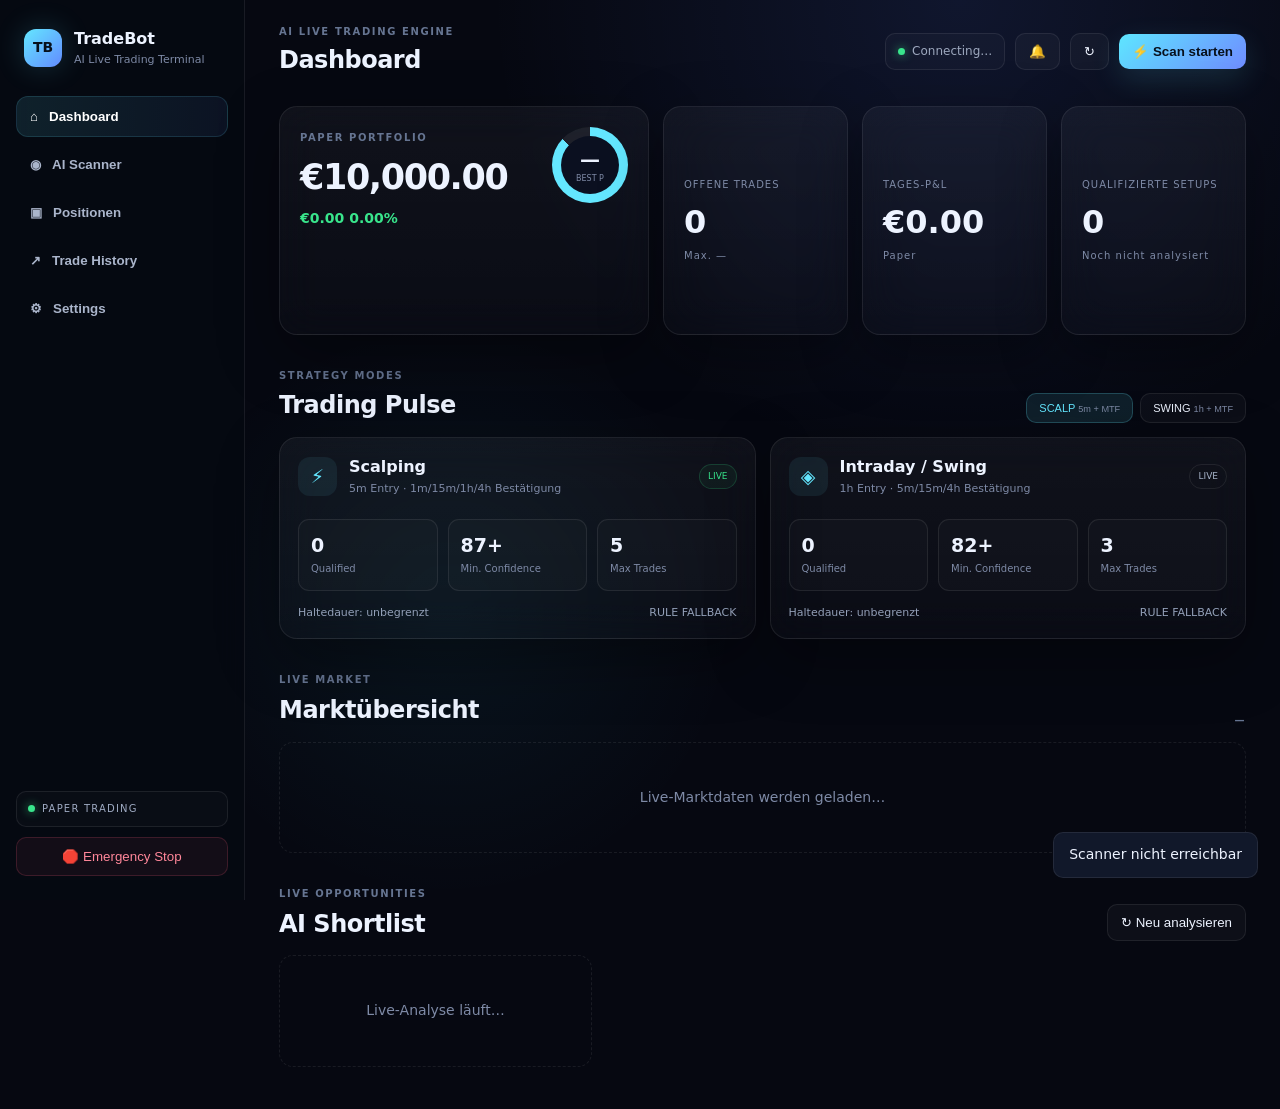
==== web/index.html @ 9dce6d99 "feat: replace demo dashboard with live terminal UI" ====
<!doctype html>
<html lang="de">
<head>
  <meta charset="utf-8" />
  <meta name="viewport" content="width=device-width, initial-scale=1" />
  <meta name="theme-color" content="#070912" />
  <title>TradeBot AI — Live Trading Terminal</title>
  <link rel="stylesheet" href="./styles.css" />
</head>
<body>
  <div class="app-shell">
    <aside class="sidebar">
      <div class="brand"><div class="brand-mark">TB</div><div><strong>TradeBot</strong><span>AI Live Trading Terminal</span></div></div>
      <nav>
        <button class="nav-item active" data-view="dashboard">⌂ <span>Dashboard</span></button>
        <button class="nav-item" data-view="scanner">◉ <span>AI Scanner</span></button>
        <button class="nav-item" data-view="positions">▣ <span>Positionen</span></button>
        <button class="nav-item" data-view="history">↗ <span>Trade History</span></button>
        <button class="nav-item" data-view="settings">⚙ <span>Settings</span></button>
      </nav>
      <div class="sidebar-footer"><div class="paper-badge"><span class="dot"></span><span id="paperLabel">PAPER TRADING</span></div><button id="killSwitch" class="kill-switch">🛑 Emergency Stop</button></div>
    </aside>
    <main class="main">
      <header class="topbar">
        <div><div class="eyebrow">AI LIVE TRADING ENGINE</div><h1 id="pageTitle">Dashboard</h1></div>
        <div class="top-actions">
          <div class="engine-status"><span class="pulse"></span><span id="engineLabel">Connecting…</span></div>
          <button id="notifyBtn" class="icon-btn" title="Benachrichtigungen">🔔</button>
          <button id="refreshBtn" class="icon-btn" title="Aktualisieren">↻</button>
          <button id="scanBtn" class="primary-btn">⚡ Live Scan</button>
        </div>
      </header>

      <section id="dashboard" class="view active">
        <div class="hero-grid">
          <div class="glass hero-card">
            <div class="hero-top"><div><span class="eyebrow">PAPER PORTFOLIO</span><div class="big-number" id="equity">€10,000.00</div><div class="profit positive" id="pnl">€0.00 <span>0.00%</span></div></div><div class="mini-ring" id="aiRing"><div><b id="confidence">—</b><span>BEST P</span></div></div></div>
            <div class="sparkline" id="equitySpark"></div>
          </div>
          <div class="glass metric-card"><span>OFFENE TRADES</span><strong id="openTrades">0</strong><small id="maxTrades">Max. —</small></div>
          <div class="glass metric-card"><span>TAGES-P&L</span><strong id="dailyPnl">€0.00</strong><small id="dailyPnlLabel">Paper</small></div>
          <div class="glass metric-card"><span>QUALIFIZIERTE SETUPS</span><strong id="setupCount">0</strong><small id="scanSummary">Noch nicht analysiert</small></div>
        </div>

        <div class="section-head"><div><span class="eyebrow">STRATEGY MODES</span><h2>Trading Pulse</h2></div><div class="mode-pills"><button class="mode active" data-mode="SCALP">SCALP <small>5m + MTF</small></button><button class="mode" data-mode="SWING">SWING <small>1h + MTF</small></button></div></div>
        <div class="mode-grid">
          <article class="glass strategy-card scalp-card"><div class="strategy-head"><div class="strategy-icon">⚡</div><div><h3>Scalping</h3><span>5m Entry · 1m/15m/1h/4h Bestätigung</span></div><span class="tag live" id="scalpStatus">LIVE</span></div><div class="strategy-stats"><div><b id="scalpSignals">0</b><span>Qualified</span></div><div><b id="scalpThreshold">87+</b><span>Min. Confidence</span></div><div><b id="scalpMax">5</b><span>Max Trades</span></div></div><div class="strategy-foot"><span>Haltedauer: unbegrenzt</span><span id="scalpModel">RULE FALLBACK</span></div></article>
          <article class="glass strategy-card swing-card"><div class="strategy-head"><div class="strategy-icon">◈</div><div><h3>Intraday / Swing</h3><span>1h Entry · 5m/15m/4h Bestätigung</span></div><span class="tag" id="swingStatus">LIVE</span></div><div class="strategy-stats"><div><b id="swingSignals">0</b><span>Qualified</span></div><div><b id="swingThreshold">82+</b><span>Min. Confidence</span></div><div><b id="swingMax">3</b><span>Max Trades</span></div></div><div class="strategy-foot"><span>Haltedauer: unbegrenzt</span><span id="swingModel">RULE FALLBACK</span></div></article>
        </div>

        <div class="section-head"><div><span class="eyebrow">LIVE MARKET</span><h2>Marktübersicht</h2></div><span id="marketUpdated" class="eyebrow">—</span></div>
        <div id="marketGrid" class="market-grid"><div class="empty-state">Live-Marktdaten werden geladen…</div></div>

        <div class="section-head"><div><span class="eyebrow">LIVE OPPORTUNITIES</span><h2>AI Shortlist</h2></div><button id="scanSecondary" class="ghost-btn">↻ Neu analysieren</button></div>
        <div id="setupGrid" class="setup-grid"><div class="empty-state">Live-Analyse läuft…</div></div>
      </section>

      <section id="scanner" class="view"><div class="glass scanner-panel"><div class="scanner-toolbar"><div><span class="eyebrow">MARKET SCANNER</span><h2>AI Opportunity Finder</h2><small id="scannerSummary" style="color:var(--muted)">—</small></div><div class="filter-row"><button class="filter active" data-filter="ALL">Alle</button><button class="filter" data-filter="LONG">Long</button><button class="filter" data-filter="SHORT">Short</button><button class="filter" data-filter="SCALP">Scalp</button><button class="filter" data-filter="SWING">Swing</button></div></div><div id="scannerTable" class="scanner-list"><div class="empty-state">Scanner startet automatisch.</div></div></div></section>
      <section id="positions" class="view"><div class="section-head"><div><span class="eyebrow">LIVE BOOK</span><h2>Offene Positionen</h2></div></div><div id="positionsGrid" class="positions-grid"><div class="empty-state">Keine offenen Paper-Trades.</div></div></section>
      <section id="history" class="view"><div class="glass history-panel"><div class="section-head"><div><span class="eyebrow">LIVE JOURNAL</span><h2>Trade History</h2></div></div><div id="historyGrid"><div class="empty-state">History wird aus der lokalen Trading-Datenbank geladen.</div></div></div></section>
      <section id="settings" class="view"><div class="settings-grid">
        <div class="glass setting-card"><span class="eyebrow">RISK</span><h3>Risk Engine</h3><label>Risk pro Trade <input type="number" value="0.5" step="0.1" /> %</label><label>Max. Tagesverlust <input type="number" value="2" step="0.1" /> %</label><label>Scalp Confidence <input id="settingsScalpConfidence" type="number" value="87" min="50" max="100" /></label><label>Swing Confidence <input id="settingsSwingConfidence" type="number" value="82" min="50" max="100" /></label></div>
        <div class="glass setting-card"><span class="eyebrow">ENGINE</span><h3>Live Engine</h3><div class="toggle-row"><span>Paper Mode</span><div class="toggle on"><i></i></div></div><div class="toggle-row"><span>Scalp Engine</span><div class="toggle on"><i></i></div></div><div class="toggle-row"><span>Swing Engine</span><div class="toggle on"><i></i></div></div><div class="toggle-row"><span>Live Binance Data</span><b id="settingsLiveData">CHECKING</b></div></div>
        <div class="glass setting-card"><span class="eyebrow">AI</span><h3>Model Status</h3><div class="toggle-row"><span>SCALP Model</span><b id="settingsScalpModel">—</b></div><div class="toggle-row"><span>SWING Model</span><b id="settingsSwingModel">—</b></div><div class="toggle-row"><span>Multi-Timeframe</span><b>ON</b></div><div class="toggle-row"><span>Dynamic Exit</span><b>ON</b></div></div>
        <div class="glass setting-card"><span class="eyebrow">ALERTS</span><h3>Benachrichtigungen</h3><div class="toggle-row"><span>Browser / OS Push</span><button id="notifySettingsBtn" class="ghost-btn">Aktivieren</button></div><div class="toggle-row"><span>Neue AI-Setups</span><div class="toggle on"><i></i></div></div><div class="toggle-row"><span>Neue Paper-Trades</span><div class="toggle on"><i></i></div></div><p style="color:var(--muted);font-size:11px;margin:12px 0 0">Push außerhalb des Dashboards benötigt Browser-Berechtigung und VAPID-Zugangsdaten auf dem Server.</p></div>
      </div></section>
    </main>
  </div>
  <div id="toast" class="toast"></div>
  <script src="./app.js"></script>
</body>
</html>
---- web/styles.css ----
/* TradeBot AI — dark-tech trading terminal */
:root{--bg:#060811;--panel:#0c1020;--line:rgba(255,255,255,.08);--text:#edf3ff;--muted:#7e8aa6;--cyan:#64e7ff;--blue:#628bff;--green:#39e58c;--red:#ff5d79;--shadow:0 20px 60px rgba(0,0,0,.35)}*{box-sizing:border-box}body{margin:0;background:radial-gradient(circle at 75% 0%,rgba(88,124,255,.12),transparent 32%),radial-gradient(circle at 35% 55%,rgba(56,224,255,.06),transparent 28%),var(--bg);color:var(--text);font:14px/1.4 Inter,ui-sans-serif,system-ui,-apple-system,BlinkMacSystemFont,"Segoe UI",sans-serif;min-height:100vh}.app-shell{display:flex;min-height:100vh}.sidebar{width:245px;border-right:1px solid var(--line);background:rgba(7,10,18,.85);backdrop-filter:blur(18px);padding:24px 16px;display:flex;flex-direction:column;position:sticky;top:0;height:100vh}.brand{display:flex;align-items:center;gap:12px;padding:4px 8px 28px}.brand-mark{width:38px;height:38px;border-radius:12px;display:grid;place-items:center;background:linear-gradient(135deg,var(--cyan),var(--blue));color:#07101b;font-weight:900;box-shadow:0 0 30px rgba(100,231,255,.18)}.brand strong{display:block;font-size:16px}.brand span{display:block;color:var(--muted);font-size:11px;margin-top:2px}.sidebar nav{display:grid;gap:7px}.nav-item{border:1px solid transparent;background:transparent;color:#aab5cb;padding:12px 13px;border-radius:12px;text-align:left;display:flex;align-items:center;gap:11px;cursor:pointer;transition:.2s;font-weight:600}.nav-item:hover{background:rgba(255,255,255,.035);color:var(--text)}.nav-item.active{background:linear-gradient(90deg,rgba(100,231,255,.11),rgba(98,139,255,.08));border-color:rgba(100,231,255,.14);color:#fff}.sidebar-footer{margin-top:auto;display:grid;gap:10px}.paper-badge{font-size:10px;letter-spacing:1.2px;color:#9eaac2;padding:10px 11px;border:1px solid var(--line);border-radius:10px;background:rgba(255,255,255,.02)}.dot,.pulse{display:inline-block;width:7px;height:7px;border-radius:50%;background:var(--green);box-shadow:0 0 10px rgba(57,229,140,.7);margin-right:7px}.kill-switch{border:1px solid rgba(255,93,121,.18);color:#ff879a;background:rgba(255,93,121,.06);padding:11px;border-radius:10px;cursor:pointer}.main{flex:1;padding:25px 34px 42px;min-width:0}.topbar{display:flex;justify-content:space-between;align-items:center;gap:20px;margin-bottom:28px}.eyebrow{color:#667592;font-size:10px;letter-spacing:1.6px;font-weight:800}.topbar h1,.section-head h2{margin:5px 0 0;font-size:24px;letter-spacing:-.5px}.top-actions{display:flex;align-items:center;gap:10px}.engine-status{border:1px solid var(--line);background:rgba(255,255,255,.025);padding:9px 12px;border-radius:10px;color:#9da8be;font-size:12px}.pulse{animation:pulse 1.8s infinite}.icon-btn,.ghost-btn,.primary-btn,.filter,.mode{border:1px solid var(--line);background:rgba(255,255,255,.03);color:var(--text);border-radius:10px;padding:10px 13px;cursor:pointer}.primary-btn{background:linear-gradient(135deg,#5ee6ff,#6f8cff);color:#07101c;border:0;font-weight:800;box-shadow:0 10px 30px rgba(100,231,255,.14)}.view{display:none}.view.active{display:block}.glass{background:linear-gradient(180deg,rgba(255,255,255,.045),rgba(255,255,255,.018));border:1px solid var(--line);box-shadow:var(--shadow);backdrop-filter:blur(20px);border-radius:18px}.hero-grid{display:grid;grid-template-columns:2fr repeat(3,1fr);gap:14px}.hero-card{padding:20px;min-height:200px}.hero-top{display:flex;justify-content:space-between;align-items:flex-start}.big-number{font-size:35px;font-weight:850;letter-spacing:-1.4px;margin-top:7px}.profit{margin-top:7px;font-weight:700}.positive{color:var(--green)}.mini-ring{width:76px;height:76px;border-radius:50%;background:conic-gradient(var(--cyan) 0 87%,rgba(255,255,255,.06) 87% 100%);display:grid;place-items:center}.mini-ring>div{width:58px;height:58px;border-radius:50%;background:#0b1020;display:grid;place-items:center;align-content:center}.mini-ring b{font-size:20px}.mini-ring span{font-size:8px;color:var(--muted)}.sparkline{height:55px;display:flex;align-items:flex-end;gap:5px;margin-top:30px}.sparkline i{width:8%;border-radius:6px 6px 2px 2px;background:linear-gradient(to top,rgba(98,139,255,.18),rgba(100,231,255,.9))}.sparkline i:nth-child(1){height:24%}.sparkline i:nth-child(2){height:32%}.sparkline i:nth-child(3){height:28%}.sparkline i:nth-child(4){height:47%}.sparkline i:nth-child(5){height:40%}.sparkline i:nth-child(6){height:58%}.sparkline i:nth-child(7){height:50%}.sparkline i:nth-child(8){height:66%}.sparkline i:nth-child(9){height:61%}.sparkline i:nth-child(10){height:77%}.sparkline i:nth-child(11){height:70%}.sparkline i:nth-child(12){height:89%}.metric-card{padding:20px;min-height:200px;display:flex;flex-direction:column;justify-content:center}.metric-card span,.metric-card small{color:var(--muted);font-size:10px;letter-spacing:1px}.metric-card strong{font-size:32px;margin:8px 0 4px}.section-head{display:flex;justify-content:space-between;align-items:flex-end;margin:30px 0 14px}.mode-pills,.filter-row{display:flex;gap:7px}.mode{padding:8px 12px;font-size:11px}.mode.active,.filter.active{background:rgba(100,231,255,.1);border-color:rgba(100,231,255,.22);color:var(--cyan)}.mode small{color:var(--muted)}.mode-grid{display:grid;grid-template-columns:1fr 1fr;gap:14px}.strategy-card{padding:18px}.strategy-head{display:flex;align-items:center;gap:12px}.strategy-icon{width:39px;height:39px;border-radius:12px;display:grid;place-items:center;background:rgba(100,231,255,.08);color:var(--cyan);font-size:19px}.strategy-head h3{margin:0;font-size:16px}.strategy-head span:not(.tag){display:block;color:var(--muted);font-size:11px;margin-top:3px}.tag{margin-left:auto;font-size:9px;padding:5px 8px;border-radius:999px;border:1px solid var(--line);color:#a9b5cb}.tag.live{color:var(--green);border-color:rgba(57,229,140,.18);background:rgba(57,229,140,.05)}.strategy-stats{display:grid;grid-template-columns:repeat(3,1fr);gap:10px;margin:22px 0 14px}.strategy-stats div{padding:12px;border:1px solid var(--line);background:rgba(255,255,255,.02);border-radius:11px}.strategy-stats b{display:block;font-size:19px}.strategy-stats span{color:var(--muted);font-size:10px}.strategy-foot{display:flex;justify-content:space-between;color:#93a0b8;font-size:11px}.status-dot i{width:6px;height:6px;border-radius:50%;background:var(--green);display:inline-block;margin-right:5px;box-shadow:0 0 9px rgba(57,229,140,.7)}.setup-grid{display:grid;grid-template-columns:repeat(3,1fr);gap:14px}.setup-card{padding:16px}.setup-top{display:flex;justify-content:space-between;align-items:center}.symbol{font-weight:800;font-size:15px}.side-long{color:var(--green)}.side-short{color:var(--red)}.score{font-weight:900;font-size:18px}.score span{font-size:9px;color:var(--muted);font-weight:500}.setup-price{font-size:24px;font-weight:800;margin:15px 0}.setup-meta{display:grid;grid-template-columns:1fr 1fr 1fr;gap:7px}.setup-meta div{padding:8px;border:1px solid var(--line);border-radius:8px}.setup-meta small{display:block;color:var(--muted);font-size:8px}.setup-meta b{font-size:11px}.setup-reason{margin:13px 0;color:#98a5bf;font-size:11px;min-height:31px}.trade-actions{display:flex;gap:7px}.trade-actions button{flex:1}.buy,.sell{border:0;padding:9px;border-radius:9px;font-weight:800;cursor:pointer}.buy{background:rgba(57,229,140,.1);color:var(--green)}.sell{background:rgba(255,93,121,.1);color:var(--red)}.scanner-panel,.history-panel{padding:20px}.scanner-toolbar{display:flex;justify-content:space-between;align-items:flex-end;gap:15px;margin-bottom:17px}.scanner-row{display:grid;grid-template-columns:1.2fr .7fr .7fr .8fr .8fr auto;gap:12px;align-items:center;padding:13px 10px;border-top:1px solid var(--line)}.scanner-row.header{color:var(--muted);font-size:9px;letter-spacing:1px}.badge{font-size:9px;padding:4px 7px;border-radius:999px;background:rgba(255,255,255,.04);border:1px solid var(--line)}.positions-grid{display:grid;grid-template-columns:repeat(3,1fr);gap:14px}.position-card{padding:18px}.position-top{display:flex;justify-content:space-between}.position-pnl{font-size:20px;font-weight:850;margin:18px 0}.position-bar{height:6px;border-radius:999px;background:#161d31;overflow:hidden}.position-bar i{display:block;height:100%;width:68%;background:linear-gradient(90deg,var(--cyan),var(--blue))}.settings-grid{display:grid;grid-template-columns:1fr 1fr;gap:14px}.setting-card{padding:20px}.setting-card h3{margin:7px 0 18px}.setting-card label{display:grid;grid-template-columns:1fr 100px;gap:15px;align-items:center;margin:12px 0;color:#b5bfd0}.setting-card input{width:100%;background:#0b1020;border:1px solid var(--line);color:#fff;border-radius:8px;padding:8px}.toggle-row{display:flex;justify-content:space-between;align-items:center;padding:12px 0;border-top:1px solid var(--line);color:#b9c2d2}.toggle{width:38px;height:21px;border-radius:999px;background:#1b2236;padding:3px;display:flex}.toggle i{width:15px;height:15px;border-radius:50%;background:#6c7892;transition:.2s}.toggle.on{background:rgba(100,231,255,.18)}.toggle.on i{margin-left:17px;background:var(--cyan);box-shadow:0 0 12px rgba(100,231,255,.35)}.empty-state{padding:45px;text-align:center;color:var(--muted);border:1px dashed var(--line);border-radius:14px}.toast{position:fixed;right:22px;bottom:22px;background:#11182a;color:#edf3ff;border:1px solid var(--line);padding:12px 15px;border-radius:10px;opacity:0;transform:translateY(10px);transition:.25s;pointer-events:none}.toast.show{opacity:1;transform:none}@keyframes pulse{0%,100%{opacity:1}50%{opacity:.35}}@media(max-width:1100px){.sidebar{width:205px}.hero-grid{grid-template-columns:1fr 1fr}.hero-card{grid-column:span 2}.setup-grid{grid-template-columns:1fr 1fr}.positions-grid{grid-template-columns:1fr 1fr}}@media(max-width:760px){.sidebar{display:none}.main{padding:18px}.hero-grid,.mode-grid,.setup-grid,.positions-grid,.settings-grid{grid-template-columns:1fr}.hero-card{grid-column:auto}.topbar{align-items:flex-start}.top-actions{flex-wrap:wrap}.scanner-toolbar{flex-direction:column;align-items:flex-start}.scanner-row{grid-template-columns:1fr 1fr}.scanner-row.header{display:none}}
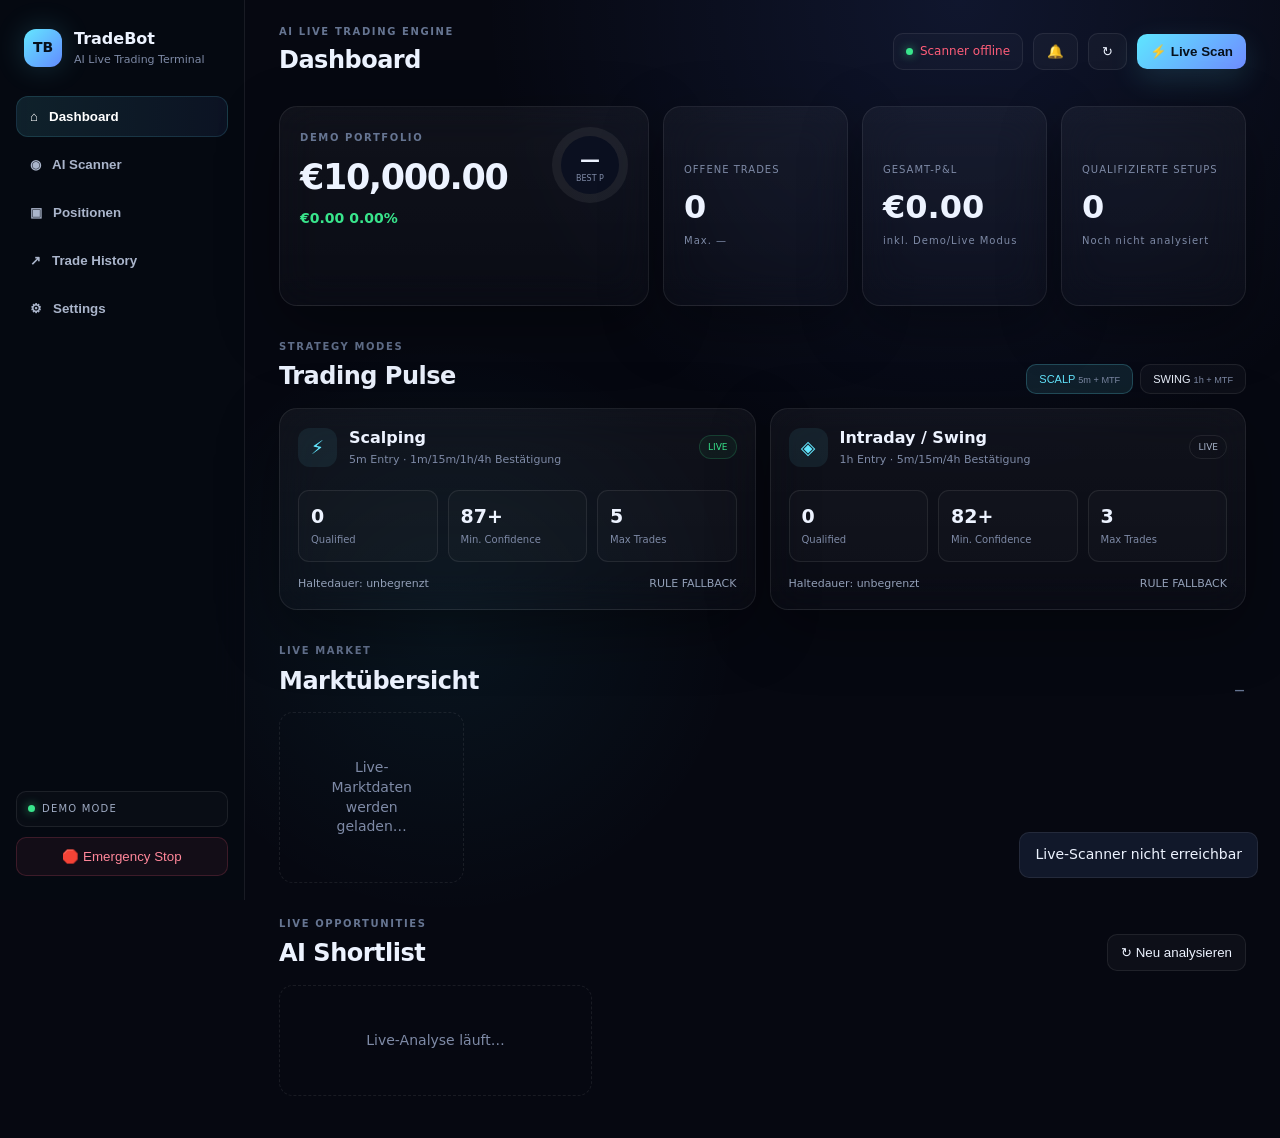
==== commit 7221a91c: "feat: add demo/live mode controls and history summary UI" ====
--- a/web/index.html
+++ b/web/index.html
@@ -1,72 +1 @@
-<!doctype html>
-<html lang="de">
-<head>
-  <meta charset="utf-8" />
-  <meta name="viewport" content="width=device-width, initial-scale=1" />
-  <meta name="theme-color" content="#070912" />
-  <title>TradeBot AI — Live Trading Terminal</title>
-  <link rel="stylesheet" href="./styles.css" />
-</head>
-<body>
-  <div class="app-shell">
-    <aside class="sidebar">
-      <div class="brand"><div class="brand-mark">TB</div><div><strong>TradeBot</strong><span>AI Live Trading Terminal</span></div></div>
-      <nav>
-        <button class="nav-item active" data-view="dashboard">⌂ <span>Dashboard</span></button>
-        <button class="nav-item" data-view="scanner">◉ <span>AI Scanner</span></button>
-        <button class="nav-item" data-view="positions">▣ <span>Positionen</span></button>
-        <button class="nav-item" data-view="history">↗ <span>Trade History</span></button>
-        <button class="nav-item" data-view="settings">⚙ <span>Settings</span></button>
-      </nav>
-      <div class="sidebar-footer"><div class="paper-badge"><span class="dot"></span><span id="paperLabel">PAPER TRADING</span></div><button id="killSwitch" class="kill-switch">🛑 Emergency Stop</button></div>
-    </aside>
-    <main class="main">
-      <header class="topbar">
-        <div><div class="eyebrow">AI LIVE TRADING ENGINE</div><h1 id="pageTitle">Dashboard</h1></div>
-        <div class="top-actions">
-          <div class="engine-status"><span class="pulse"></span><span id="engineLabel">Connecting…</span></div>
-          <button id="notifyBtn" class="icon-btn" title="Benachrichtigungen">🔔</button>
-          <button id="refreshBtn" class="icon-btn" title="Aktualisieren">↻</button>
-          <button id="scanBtn" class="primary-btn">⚡ Live Scan</button>
-        </div>
-      </header>
-
-      <section id="dashboard" class="view active">
-        <div class="hero-grid">
-          <div class="glass hero-card">
-            <div class="hero-top"><div><span class="eyebrow">PAPER PORTFOLIO</span><div class="big-number" id="equity">€10,000.00</div><div class="profit positive" id="pnl">€0.00 <span>0.00%</span></div></div><div class="mini-ring" id="aiRing"><div><b id="confidence">—</b><span>BEST P</span></div></div></div>
-            <div class="sparkline" id="equitySpark"></div>
-          </div>
-          <div class="glass metric-card"><span>OFFENE TRADES</span><strong id="openTrades">0</strong><small id="maxTrades">Max. —</small></div>
-          <div class="glass metric-card"><span>TAGES-P&L</span><strong id="dailyPnl">€0.00</strong><small id="dailyPnlLabel">Paper</small></div>
-          <div class="glass metric-card"><span>QUALIFIZIERTE SETUPS</span><strong id="setupCount">0</strong><small id="scanSummary">Noch nicht analysiert</small></div>
-        </div>
-
-        <div class="section-head"><div><span class="eyebrow">STRATEGY MODES</span><h2>Trading Pulse</h2></div><div class="mode-pills"><button class="mode active" data-mode="SCALP">SCALP <small>5m + MTF</small></button><button class="mode" data-mode="SWING">SWING <small>1h + MTF</small></button></div></div>
-        <div class="mode-grid">
-          <article class="glass strategy-card scalp-card"><div class="strategy-head"><div class="strategy-icon">⚡</div><div><h3>Scalping</h3><span>5m Entry · 1m/15m/1h/4h Bestätigung</span></div><span class="tag live" id="scalpStatus">LIVE</span></div><div class="strategy-stats"><div><b id="scalpSignals">0</b><span>Qualified</span></div><div><b id="scalpThreshold">87+</b><span>Min. Confidence</span></div><div><b id="scalpMax">5</b><span>Max Trades</span></div></div><div class="strategy-foot"><span>Haltedauer: unbegrenzt</span><span id="scalpModel">RULE FALLBACK</span></div></article>
-          <article class="glass strategy-card swing-card"><div class="strategy-head"><div class="strategy-icon">◈</div><div><h3>Intraday / Swing</h3><span>1h Entry · 5m/15m/4h Bestätigung</span></div><span class="tag" id="swingStatus">LIVE</span></div><div class="strategy-stats"><div><b id="swingSignals">0</b><span>Qualified</span></div><div><b id="swingThreshold">82+</b><span>Min. Confidence</span></div><div><b id="swingMax">3</b><span>Max Trades</span></div></div><div class="strategy-foot"><span>Haltedauer: unbegrenzt</span><span id="swingModel">RULE FALLBACK</span></div></article>
-        </div>
-
-        <div class="section-head"><div><span class="eyebrow">LIVE MARKET</span><h2>Marktübersicht</h2></div><span id="marketUpdated" class="eyebrow">—</span></div>
-        <div id="marketGrid" class="market-grid"><div class="empty-state">Live-Marktdaten werden geladen…</div></div>
-
-        <div class="section-head"><div><span class="eyebrow">LIVE OPPORTUNITIES</span><h2>AI Shortlist</h2></div><button id="scanSecondary" class="ghost-btn">↻ Neu analysieren</button></div>
-        <div id="setupGrid" class="setup-grid"><div class="empty-state">Live-Analyse läuft…</div></div>
-      </section>
-
-      <section id="scanner" class="view"><div class="glass scanner-panel"><div class="scanner-toolbar"><div><span class="eyebrow">MARKET SCANNER</span><h2>AI Opportunity Finder</h2><small id="scannerSummary" style="color:var(--muted)">—</small></div><div class="filter-row"><button class="filter active" data-filter="ALL">Alle</button><button class="filter" data-filter="LONG">Long</button><button class="filter" data-filter="SHORT">Short</button><button class="filter" data-filter="SCALP">Scalp</button><button class="filter" data-filter="SWING">Swing</button></div></div><div id="scannerTable" class="scanner-list"><div class="empty-state">Scanner startet automatisch.</div></div></div></section>
-      <section id="positions" class="view"><div class="section-head"><div><span class="eyebrow">LIVE BOOK</span><h2>Offene Positionen</h2></div></div><div id="positionsGrid" class="positions-grid"><div class="empty-state">Keine offenen Paper-Trades.</div></div></section>
-      <section id="history" class="view"><div class="glass history-panel"><div class="section-head"><div><span class="eyebrow">LIVE JOURNAL</span><h2>Trade History</h2></div></div><div id="historyGrid"><div class="empty-state">History wird aus der lokalen Trading-Datenbank geladen.</div></div></div></section>
-      <section id="settings" class="view"><div class="settings-grid">
-        <div class="glass setting-card"><span class="eyebrow">RISK</span><h3>Risk Engine</h3><label>Risk pro Trade <input type="number" value="0.5" step="0.1" /> %</label><label>Max. Tagesverlust <input type="number" value="2" step="0.1" /> %</label><label>Scalp Confidence <input id="settingsScalpConfidence" type="number" value="87" min="50" max="100" /></label><label>Swing Confidence <input id="settingsSwingConfidence" type="number" value="82" min="50" max="100" /></label></div>
-        <div class="glass setting-card"><span class="eyebrow">ENGINE</span><h3>Live Engine</h3><div class="toggle-row"><span>Paper Mode</span><div class="toggle on"><i></i></div></div><div class="toggle-row"><span>Scalp Engine</span><div class="toggle on"><i></i></div></div><div class="toggle-row"><span>Swing Engine</span><div class="toggle on"><i></i></div></div><div class="toggle-row"><span>Live Binance Data</span><b id="settingsLiveData">CHECKING</b></div></div>
-        <div class="glass setting-card"><span class="eyebrow">AI</span><h3>Model Status</h3><div class="toggle-row"><span>SCALP Model</span><b id="settingsScalpModel">—</b></div><div class="toggle-row"><span>SWING Model</span><b id="settingsSwingModel">—</b></div><div class="toggle-row"><span>Multi-Timeframe</span><b>ON</b></div><div class="toggle-row"><span>Dynamic Exit</span><b>ON</b></div></div>
-        <div class="glass setting-card"><span class="eyebrow">ALERTS</span><h3>Benachrichtigungen</h3><div class="toggle-row"><span>Browser / OS Push</span><button id="notifySettingsBtn" class="ghost-btn">Aktivieren</button></div><div class="toggle-row"><span>Neue AI-Setups</span><div class="toggle on"><i></i></div></div><div class="toggle-row"><span>Neue Paper-Trades</span><div class="toggle on"><i></i></div></div><p style="color:var(--muted);font-size:11px;margin:12px 0 0">Push außerhalb des Dashboards benötigt Browser-Berechtigung und VAPID-Zugangsdaten auf dem Server.</p></div>
-      </div></section>
-    </main>
-  </div>
-  <div id="toast" class="toast"></div>
-  <script src="./app.js"></script>
-</body>
-</html>+<!doctype html><html lang="de"><head><meta charset="utf-8"><meta name="viewport" content="width=device-width,initial-scale=1"><meta name="theme-color" content="#070912"><title>TradeBot AI — Live Trading Terminal</title><link rel="stylesheet" href="./styles.css"></head><body><div class="app-shell"><aside class="sidebar"><div class="brand"><div class="brand-mark">TB</div><div><strong>TradeBot</strong><span>AI Live Trading Terminal</span></div></div><nav><button class="nav-item active" data-view="dashboard">⌂ <span>Dashboard</span></button><button class="nav-item" data-view="scanner">◉ <span>AI Scanner</span></button><button class="nav-item" data-view="positions">▣ <span>Positionen</span></button><button class="nav-item" data-view="history">↗ <span>Trade History</span></button><button class="nav-item" data-view="settings">⚙ <span>Settings</span></button></nav><div class="sidebar-footer"><div class="paper-badge"><span class="dot"></span><span id="executionLabel">DEMO MODE</span></div><button id="killSwitch" class="kill-switch">🛑 Emergency Stop</button></div></aside><main class="main"><header class="topbar"><div><div class="eyebrow">AI LIVE TRADING ENGINE</div><h1 id="pageTitle">Dashboard</h1></div><div class="top-actions"><div class="engine-status"><span class="pulse"></span><span id="engineLabel">Connecting…</span></div><button id="notifyBtn" class="icon-btn">🔔</button><button id="refreshBtn" class="icon-btn">↻</button><button id="scanBtn" class="primary-btn">⚡ Live Scan</button></div></header><section id="dashboard" class="view active"><div class="hero-grid"><div class="glass hero-card"><div class="hero-top"><div><span class="eyebrow" id="portfolioLabel">DEMO PORTFOLIO</span><div class="big-number" id="equity">€10,000.00</div><div class="profit positive" id="pnl">€0.00 <span>0.00%</span></div></div><div class="mini-ring"><div><b id="confidence">—</b><span>BEST P</span></div></div></div></div><div class="glass metric-card"><span>OFFENE TRADES</span><strong id="openTrades">0</strong><small id="maxTrades">Max. —</small></div><div class="glass metric-card"><span>GESAMT-P&L</span><strong id="dailyPnl">€0.00</strong><small>inkl. Demo/Live Modus</small></div><div class="glass metric-card"><span>QUALIFIZIERTE SETUPS</span><strong id="setupCount">0</strong><small id="scanSummary">Noch nicht analysiert</small></div></div><div class="section-head"><div><span class="eyebrow">STRATEGY MODES</span><h2>Trading Pulse</h2></div><div class="mode-pills"><button class="mode active" data-mode="SCALP">SCALP <small>5m + MTF</small></button><button class="mode" data-mode="SWING">SWING <small>1h + MTF</small></button></div></div><div class="mode-grid"><article class="glass strategy-card"><div class="strategy-head"><div class="strategy-icon">⚡</div><div><h3>Scalping</h3><span>5m Entry · 1m/15m/1h/4h Bestätigung</span></div><span class="tag live">LIVE</span></div><div class="strategy-stats"><div><b id="scalpSignals">0</b><span>Qualified</span></div><div><b id="scalpThreshold">87+</b><span>Min. Confidence</span></div><div><b id="scalpMax">5</b><span>Max Trades</span></div></div><div class="strategy-foot"><span>Haltedauer: unbegrenzt</span><span id="scalpModel">RULE FALLBACK</span></div></article><article class="glass strategy-card"><div class="strategy-head"><div class="strategy-icon">◈</div><div><h3>Intraday / Swing</h3><span>1h Entry · 5m/15m/4h Bestätigung</span></div><span class="tag">LIVE</span></div><div class="strategy-stats"><div><b id="swingSignals">0</b><span>Qualified</span></div><div><b id="swingThreshold">82+</b><span>Min. Confidence</span></div><div><b id="swingMax">3</b><span>Max Trades</span></div></div><div class="strategy-foot"><span>Haltedauer: unbegrenzt</span><span id="swingModel">RULE FALLBACK</span></div></article></div><div class="section-head"><div><span class="eyebrow">LIVE MARKET</span><h2>Marktübersicht</h2></div><span id="marketUpdated" class="eyebrow">—</span></div><div id="marketGrid" class="market-grid"><div class="empty-state">Live-Marktdaten werden geladen…</div></div><div class="section-head"><div><span class="eyebrow">LIVE OPPORTUNITIES</span><h2>AI Shortlist</h2></div><button id="scanSecondary" class="ghost-btn">↻ Neu analysieren</button></div><div id="setupGrid" class="setup-grid"><div class="empty-state">Live-Analyse läuft…</div></div></section><section id="scanner" class="view"><div class="glass scanner-panel"><div class="scanner-toolbar"><div><span class="eyebrow">MARKET SCANNER</span><h2>AI Opportunity Finder</h2><small id="scannerSummary" style="color:var(--muted)">—</small></div><div class="filter-row"><button class="filter active" data-filter="ALL">Alle</button><button class="filter" data-filter="LONG">Long</button><button class="filter" data-filter="SHORT">Short</button><button class="filter" data-filter="SCALP">Scalp</button><button class="filter" data-filter="SWING">Swing</button></div></div><div id="scannerTable" class="scanner-list"><div class="empty-state">Scanner startet automatisch.</div></div></div></section><section id="positions" class="view"><div class="section-head"><div><span class="eyebrow">LIVE BOOK</span><h2>Offene Positionen</h2></div></div><div id="positionsGrid" class="positions-grid"><div class="empty-state">Keine offenen Trades.</div></div></section><section id="history" class="view"><div class="section-head"><div><span class="eyebrow">LIVE JOURNAL</span><h2>Trade History</h2></div></div><div class="hero-grid"><div class="glass metric-card"><span>GESAMTGEWINN</span><strong id="historyProfit">€0.00</strong><small>Nur positive Abschlüsse</small></div><div class="glass metric-card"><span>GESAMTVERLUST</span><strong id="historyLoss">€0.00</strong><small>Nur negative Abschlüsse</small></div><div class="glass metric-card"><span>NETTO-P&L</span><strong id="historyNet">€0.00</strong><small>Gewinn + Verlust</small></div><div class="glass metric-card"><span>WINRATE</span><strong id="historyWinrate">—</strong><small id="historyCount">0 Trades</small></div></div><div id="historyGrid" class="glass history-panel" style="margin-top:16px"><div class="empty-state">History wird geladen.</div></div></section><section id="settings" class="view"><div class="settings-grid"><div class="glass setting-card"><span class="eyebrow">EXECUTION</span><h3>Betriebsmodus</h3><div class="toggle-row"><span>DEMO</span><button id="demoModeBtn" class="primary-btn">Aktiv</button></div><div class="toggle-row"><span>LIVE</span><button id="liveModeBtn" class="ghost-btn">Auswählen</button></div><p id="liveStatus" style="color:var(--muted);font-size:11px">LIVE ist gesperrt, bis eine Exchange-Execution konfiguriert wurde.</p><a class="ghost-btn" href="./demo.html" style="display:inline-block;text-decoration:none">🧪 Demo Lab öffnen</a></div><div class="glass setting-card"><span class="eyebrow">RISK</span><h3>Risk Engine</h3><label>Risk pro Trade <input type="number" value="0.5" step="0.1"> %</label><label>Max. Tagesverlust <input type="number" value="2" step="0.1"> %</label><label>Scalp Confidence <input id="settingsScalpConfidence" type="number" value="87" min="50" max="100"></label><label>Swing Confidence <input id="settingsSwingConfidence" type="number" value="82" min="50" max="100"></label></div><div class="glass setting-card"><span class="eyebrow">ENGINE</span><h3>Live Engine</h3><div class="toggle-row"><span>Live Binance Data</span><b id="settingsLiveData">CHECKING</b></div><div class="toggle-row"><span>Multi-Timeframe</span><b>ON</b></div><div class="toggle-row"><span>Dynamic Exit</span><b>ON</b></div></div><div class="glass setting-card"><span class="eyebrow">ALERTS</span><h3>Benachrichtigungen</h3><div class="toggle-row"><span>Browser / OS Push</span><button id="notifySettingsBtn" class="ghost-btn">Aktivieren</button></div><div class="toggle-row"><span>Neue AI-Setups</span><div class="toggle on"><i></i></div></div><div class="toggle-row"><span>Neue Trades</span><div class="toggle on"><i></i></div></div></div></div></section></main></div><div id="toast" class="toast"></div><script src="./app.js"></script></body></html>
--- a/web/styles.css
+++ b/web/styles.css
@@ -1,2 +1,2 @@
 /* TradeBot AI — dark-tech trading terminal */
-:root{--bg:#060811;--panel:#0c1020;--line:rgba(255,255,255,.08);--text:#edf3ff;--muted:#7e8aa6;--cyan:#64e7ff;--blue:#628bff;--green:#39e58c;--red:#ff5d79;--shadow:0 20px 60px rgba(0,0,0,.35)}*{box-sizing:border-box}body{margin:0;background:radial-gradient(circle at 75% 0%,rgba(88,124,255,.12),transparent 32%),radial-gradient(circle at 35% 55%,rgba(56,224,255,.06),transparent 28%),var(--bg);color:var(--text);font:14px/1.4 Inter,ui-sans-serif,system-ui,-apple-system,BlinkMacSystemFont,"Segoe UI",sans-serif;min-height:100vh}.app-shell{display:flex;min-height:100vh}.sidebar{width:245px;border-right:1px solid var(--line);background:rgba(7,10,18,.85);backdrop-filter:blur(18px);padding:24px 16px;display:flex;flex-direction:column;position:sticky;top:0;height:100vh}.brand{display:flex;align-items:center;gap:12px;padding:4px 8px 28px}.brand-mark{width:38px;height:38px;border-radius:12px;display:grid;place-items:center;background:linear-gradient(135deg,var(--cyan),var(--blue));color:#07101b;font-weight:900;box-shadow:0 0 30px rgba(100,231,255,.18)}.brand strong{display:block;font-size:16px}.brand span{display:block;color:var(--muted);font-size:11px;margin-top:2px}.sidebar nav{display:grid;gap:7px}.nav-item{border:1px solid transparent;background:transparent;color:#aab5cb;padding:12px 13px;border-radius:12px;text-align:left;display:flex;align-items:center;gap:11px;cursor:pointer;transition:.2s;font-weight:600}.nav-item:hover{background:rgba(255,255,255,.035);color:var(--text)}.nav-item.active{background:linear-gradient(90deg,rgba(100,231,255,.11),rgba(98,139,255,.08));border-color:rgba(100,231,255,.14);color:#fff}.sidebar-footer{margin-top:auto;display:grid;gap:10px}.paper-badge{font-size:10px;letter-spacing:1.2px;color:#9eaac2;padding:10px 11px;border:1px solid var(--line);border-radius:10px;background:rgba(255,255,255,.02)}.dot,.pulse{display:inline-block;width:7px;height:7px;border-radius:50%;background:var(--green);box-shadow:0 0 10px rgba(57,229,140,.7);margin-right:7px}.kill-switch{border:1px solid rgba(255,93,121,.18);color:#ff879a;background:rgba(255,93,121,.06);padding:11px;border-radius:10px;cursor:pointer}.main{flex:1;padding:25px 34px 42px;min-width:0}.topbar{display:flex;justify-content:space-between;align-items:center;gap:20px;margin-bottom:28px}.eyebrow{color:#667592;font-size:10px;letter-spacing:1.6px;font-weight:800}.topbar h1,.section-head h2{margin:5px 0 0;font-size:24px;letter-spacing:-.5px}.top-actions{display:flex;align-items:center;gap:10px}.engine-status{border:1px solid var(--line);background:rgba(255,255,255,.025);padding:9px 12px;border-radius:10px;color:#9da8be;font-size:12px}.pulse{animation:pulse 1.8s infinite}.icon-btn,.ghost-btn,.primary-btn,.filter,.mode{border:1px solid var(--line);background:rgba(255,255,255,.03);color:var(--text);border-radius:10px;padding:10px 13px;cursor:pointer}.primary-btn{background:linear-gradient(135deg,#5ee6ff,#6f8cff);color:#07101c;border:0;font-weight:800;box-shadow:0 10px 30px rgba(100,231,255,.14)}.view{display:none}.view.active{display:block}.glass{background:linear-gradient(180deg,rgba(255,255,255,.045),rgba(255,255,255,.018));border:1px solid var(--line);box-shadow:var(--shadow);backdrop-filter:blur(20px);border-radius:18px}.hero-grid{display:grid;grid-template-columns:2fr repeat(3,1fr);gap:14px}.hero-card{padding:20px;min-height:200px}.hero-top{display:flex;justify-content:space-between;align-items:flex-start}.big-number{font-size:35px;font-weight:850;letter-spacing:-1.4px;margin-top:7px}.profit{margin-top:7px;font-weight:700}.positive{color:var(--green)}.mini-ring{width:76px;height:76px;border-radius:50%;background:conic-gradient(var(--cyan) 0 87%,rgba(255,255,255,.06) 87% 100%);display:grid;place-items:center}.mini-ring>div{width:58px;height:58px;border-radius:50%;background:#0b1020;display:grid;place-items:center;align-content:center}.mini-ring b{font-size:20px}.mini-ring span{font-size:8px;color:var(--muted)}.sparkline{height:55px;display:flex;align-items:flex-end;gap:5px;margin-top:30px}.sparkline i{width:8%;border-radius:6px 6px 2px 2px;background:linear-gradient(to top,rgba(98,139,255,.18),rgba(100,231,255,.9))}.sparkline i:nth-child(1){height:24%}.sparkline i:nth-child(2){height:32%}.sparkline i:nth-child(3){height:28%}.sparkline i:nth-child(4){height:47%}.sparkline i:nth-child(5){height:40%}.sparkline i:nth-child(6){height:58%}.sparkline i:nth-child(7){height:50%}.sparkline i:nth-child(8){height:66%}.sparkline i:nth-child(9){height:61%}.sparkline i:nth-child(10){height:77%}.sparkline i:nth-child(11){height:70%}.sparkline i:nth-child(12){height:89%}.metric-card{padding:20px;min-height:200px;display:flex;flex-direction:column;justify-content:center}.metric-card span,.metric-card small{color:var(--muted);font-size:10px;letter-spacing:1px}.metric-card strong{font-size:32px;margin:8px 0 4px}.section-head{display:flex;justify-content:space-between;align-items:flex-end;margin:30px 0 14px}.mode-pills,.filter-row{display:flex;gap:7px}.mode{padding:8px 12px;font-size:11px}.mode.active,.filter.active{background:rgba(100,231,255,.1);border-color:rgba(100,231,255,.22);color:var(--cyan)}.mode small{color:var(--muted)}.mode-grid{display:grid;grid-template-columns:1fr 1fr;gap:14px}.strategy-card{padding:18px}.strategy-head{display:flex;align-items:center;gap:12px}.strategy-icon{width:39px;height:39px;border-radius:12px;display:grid;place-items:center;background:rgba(100,231,255,.08);color:var(--cyan);font-size:19px}.strategy-head h3{margin:0;font-size:16px}.strategy-head span:not(.tag){display:block;color:var(--muted);font-size:11px;margin-top:3px}.tag{margin-left:auto;font-size:9px;padding:5px 8px;border-radius:999px;border:1px solid var(--line);color:#a9b5cb}.tag.live{color:var(--green);border-color:rgba(57,229,140,.18);background:rgba(57,229,140,.05)}.strategy-stats{display:grid;grid-template-columns:repeat(3,1fr);gap:10px;margin:22px 0 14px}.strategy-stats div{padding:12px;border:1px solid var(--line);background:rgba(255,255,255,.02);border-radius:11px}.strategy-stats b{display:block;font-size:19px}.strategy-stats span{color:var(--muted);font-size:10px}.strategy-foot{display:flex;justify-content:space-between;color:#93a0b8;font-size:11px}.status-dot i{width:6px;height:6px;border-radius:50%;background:var(--green);display:inline-block;margin-right:5px;box-shadow:0 0 9px rgba(57,229,140,.7)}.setup-grid{display:grid;grid-template-columns:repeat(3,1fr);gap:14px}.setup-card{padding:16px}.setup-top{display:flex;justify-content:space-between;align-items:center}.symbol{font-weight:800;font-size:15px}.side-long{color:var(--green)}.side-short{color:var(--red)}.score{font-weight:900;font-size:18px}.score span{font-size:9px;color:var(--muted);font-weight:500}.setup-price{font-size:24px;font-weight:800;margin:15px 0}.setup-meta{display:grid;grid-template-columns:1fr 1fr 1fr;gap:7px}.setup-meta div{padding:8px;border:1px solid var(--line);border-radius:8px}.setup-meta small{display:block;color:var(--muted);font-size:8px}.setup-meta b{font-size:11px}.setup-reason{margin:13px 0;color:#98a5bf;font-size:11px;min-height:31px}.trade-actions{display:flex;gap:7px}.trade-actions button{flex:1}.buy,.sell{border:0;padding:9px;border-radius:9px;font-weight:800;cursor:pointer}.buy{background:rgba(57,229,140,.1);color:var(--green)}.sell{background:rgba(255,93,121,.1);color:var(--red)}.scanner-panel,.history-panel{padding:20px}.scanner-toolbar{display:flex;justify-content:space-between;align-items:flex-end;gap:15px;margin-bottom:17px}.scanner-row{display:grid;grid-template-columns:1.2fr .7fr .7fr .8fr .8fr auto;gap:12px;align-items:center;padding:13px 10px;border-top:1px solid var(--line)}.scanner-row.header{color:var(--muted);font-size:9px;letter-spacing:1px}.badge{font-size:9px;padding:4px 7px;border-radius:999px;background:rgba(255,255,255,.04);border:1px solid var(--line)}.positions-grid{display:grid;grid-template-columns:repeat(3,1fr);gap:14px}.position-card{padding:18px}.position-top{display:flex;justify-content:space-between}.position-pnl{font-size:20px;font-weight:850;margin:18px 0}.position-bar{height:6px;border-radius:999px;background:#161d31;overflow:hidden}.position-bar i{display:block;height:100%;width:68%;background:linear-gradient(90deg,var(--cyan),var(--blue))}.settings-grid{display:grid;grid-template-columns:1fr 1fr;gap:14px}.setting-card{padding:20px}.setting-card h3{margin:7px 0 18px}.setting-card label{display:grid;grid-template-columns:1fr 100px;gap:15px;align-items:center;margin:12px 0;color:#b5bfd0}.setting-card input{width:100%;background:#0b1020;border:1px solid var(--line);color:#fff;border-radius:8px;padding:8px}.toggle-row{display:flex;justify-content:space-between;align-items:center;padding:12px 0;border-top:1px solid var(--line);color:#b9c2d2}.toggle{width:38px;height:21px;border-radius:999px;background:#1b2236;padding:3px;display:flex}.toggle i{width:15px;height:15px;border-radius:50%;background:#6c7892;transition:.2s}.toggle.on{background:rgba(100,231,255,.18)}.toggle.on i{margin-left:17px;background:var(--cyan);box-shadow:0 0 12px rgba(100,231,255,.35)}.empty-state{padding:45px;text-align:center;color:var(--muted);border:1px dashed var(--line);border-radius:14px}.toast{position:fixed;right:22px;bottom:22px;background:#11182a;color:#edf3ff;border:1px solid var(--line);padding:12px 15px;border-radius:10px;opacity:0;transform:translateY(10px);transition:.25s;pointer-events:none}.toast.show{opacity:1;transform:none}@keyframes pulse{0%,100%{opacity:1}50%{opacity:.35}}@media(max-width:1100px){.sidebar{width:205px}.hero-grid{grid-template-columns:1fr 1fr}.hero-card{grid-column:span 2}.setup-grid{grid-template-columns:1fr 1fr}.positions-grid{grid-template-columns:1fr 1fr}}@media(max-width:760px){.sidebar{display:none}.main{padding:18px}.hero-grid,.mode-grid,.setup-grid,.positions-grid,.settings-grid{grid-template-columns:1fr}.hero-card{grid-column:auto}.topbar{align-items:flex-start}.top-actions{flex-wrap:wrap}.scanner-toolbar{flex-direction:column;align-items:flex-start}.scanner-row{grid-template-columns:1fr 1fr}.scanner-row.header{display:none}}+:root{--bg:#060811;--panel:#0c1020;--line:rgba(255,255,255,.08);--text:#edf3ff;--muted:#7e8aa6;--cyan:#64e7ff;--blue:#628bff;--green:#39e58c;--red:#ff5d79;--shadow:0 20px 60px rgba(0,0,0,.35)}*{box-sizing:border-box}body{margin:0;background:radial-gradient(circle at 75% 0%,rgba(88,124,255,.12),transparent 32%),radial-gradient(circle at 35% 55%,rgba(56,224,255,.06),transparent 28%),var(--bg);color:var(--text);font:14px/1.4 Inter,ui-sans-serif,system-ui,-apple-system,BlinkMacSystemFont,"Segoe UI",sans-serif;min-height:100vh}.app-shell{display:flex;min-height:100vh}.sidebar{width:245px;border-right:1px solid var(--line);background:rgba(7,10,18,.85);backdrop-filter:blur(18px);padding:24px 16px;display:flex;flex-direction:column;position:sticky;top:0;height:100vh}.brand{display:flex;align-items:center;gap:12px;padding:4px 8px 28px}.brand-mark{width:38px;height:38px;border-radius:12px;display:grid;place-items:center;background:linear-gradient(135deg,var(--cyan),var(--blue));color:#07101b;font-weight:900;box-shadow:0 0 30px rgba(100,231,255,.18)}.brand strong{display:block;font-size:16px}.brand span{display:block;color:var(--muted);font-size:11px;margin-top:2px}.sidebar nav{display:grid;gap:7px}.nav-item{border:1px solid transparent;background:transparent;color:#aab5cb;padding:12px 13px;border-radius:12px;text-align:left;display:flex;align-items:center;gap:11px;cursor:pointer;transition:.2s;font-weight:600}.nav-item:hover{background:rgba(255,255,255,.035);color:var(--text)}.nav-item.active{background:linear-gradient(90deg,rgba(100,231,255,.11),rgba(98,139,255,.08));border-color:rgba(100,231,255,.14);color:#fff}.sidebar-footer{margin-top:auto;display:grid;gap:10px}.paper-badge{font-size:10px;letter-spacing:1.2px;color:#9eaac2;padding:10px 11px;border:1px solid var(--line);border-radius:10px;background:rgba(255,255,255,.02)}.dot,.pulse{display:inline-block;width:7px;height:7px;border-radius:50%;background:var(--green);box-shadow:0 0 10px rgba(57,229,140,.7);margin-right:7px}.kill-switch{border:1px solid rgba(255,93,121,.18);color:#ff879a;background:rgba(255,93,121,.06);padding:11px;border-radius:10px;cursor:pointer}.main{flex:1;padding:25px 34px 42px;min-width:0}.topbar{display:flex;justify-content:space-between;align-items:center;gap:20px;margin-bottom:28px}.eyebrow{color:#667592;font-size:10px;letter-spacing:1.6px;font-weight:800}.topbar h1,.section-head h2{margin:5px 0 0;font-size:24px;letter-spacing:-.5px}.top-actions{display:flex;align-items:center;gap:10px}.engine-status{border:1px solid var(--line);background:rgba(255,255,255,.025);padding:9px 12px;border-radius:10px;color:#9da8be;font-size:12px}.pulse{animation:pulse 1.8s infinite}.icon-btn,.ghost-btn,.primary-btn,.filter,.mode{border:1px solid var(--line);background:rgba(255,255,255,.03);color:var(--text);border-radius:10px;padding:10px 13px;cursor:pointer}.primary-btn{background:linear-gradient(135deg,#5ee6ff,#6f8cff);color:#07101c;border:0;font-weight:800;box-shadow:0 10px 30px rgba(100,231,255,.14)}.view{display:none}.view.active{display:block}.glass{background:linear-gradient(180deg,rgba(255,255,255,.045),rgba(255,255,255,.018));border:1px solid var(--line);box-shadow:var(--shadow);backdrop-filter:blur(20px);border-radius:18px}.hero-grid{display:grid;grid-template-columns:2fr repeat(3,1fr);gap:14px}.hero-card{padding:20px;min-height:200px}.hero-top{display:flex;justify-content:space-between;align-items:flex-start}.big-number{font-size:35px;font-weight:850;letter-spacing:-1.4px;margin-top:7px}.profit{margin-top:7px;font-weight:700}.positive{color:var(--green)}.mini-ring{width:76px;height:76px;border-radius:50%;background:conic-gradient(var(--cyan) 0 0%,rgba(255,255,255,.06) 0 100%);display:grid;place-items:center}.mini-ring>div{width:58px;height:58px;border-radius:50%;background:#0b1020;display:grid;place-items:center;align-content:center}.mini-ring b{font-size:20px}.mini-ring span{font-size:8px;color:var(--muted)}.sparkline{height:55px;display:flex;align-items:flex-end;gap:5px;margin-top:30px}.sparkline i{width:8%;border-radius:6px 6px 2px 2px;background:linear-gradient(to top,rgba(98,139,255,.18),rgba(100,231,255,.9))}.sparkline i:nth-child(1){height:24%}.sparkline i:nth-child(2){height:32%}.sparkline i:nth-child(3){height:28%}.sparkline i:nth-child(4){height:47%}.sparkline i:nth-child(5){height:40%}.sparkline i:nth-child(6){height:58%}.sparkline i:nth-child(7){height:50%}.sparkline i:nth-child(8){height:66%}.sparkline i:nth-child(9){height:61%}.sparkline i:nth-child(10){height:77%}.sparkline i:nth-child(11){height:70%}.sparkline i:nth-child(12){height:89%}.metric-card{padding:20px;min-height:200px;display:flex;flex-direction:column;justify-content:center}.metric-card span,.metric-card small{color:var(--muted);font-size:10px;letter-spacing:1px}.metric-card strong{font-size:32px;margin:8px 0 4px}.section-head{display:flex;justify-content:space-between;align-items:flex-end;margin:30px 0 14px}.mode-pills,.filter-row{display:flex;gap:7px}.mode{padding:8px 12px;font-size:11px}.mode.active,.filter.active{background:rgba(100,231,255,.1);border-color:rgba(100,231,255,.22);color:var(--cyan)}.mode small{color:var(--muted)}.mode-grid{display:grid;grid-template-columns:1fr 1fr;gap:14px}.strategy-card{padding:18px}.strategy-head{display:flex;align-items:center;gap:12px}.strategy-icon{width:39px;height:39px;border-radius:12px;display:grid;place-items:center;background:rgba(100,231,255,.08);color:var(--cyan);font-size:19px}.strategy-head h3{margin:0;font-size:16px}.strategy-head span:not(.tag){display:block;color:var(--muted);font-size:11px;margin-top:3px}.tag{margin-left:auto;font-size:9px;padding:5px 8px;border-radius:999px;border:1px solid var(--line);color:#a9b5cb}.tag.live{color:var(--green);border-color:rgba(57,229,140,.18);background:rgba(57,229,140,.05)}.strategy-stats{display:grid;grid-template-columns:repeat(3,1fr);gap:10px;margin:22px 0 14px}.strategy-stats div{padding:12px;border:1px solid var(--line);background:rgba(255,255,255,.02);border-radius:11px}.strategy-stats b{display:block;font-size:19px}.strategy-stats span{color:var(--muted);font-size:10px}.strategy-foot{display:flex;justify-content:space-between;color:#93a0b8;font-size:11px}.status-dot i{width:6px;height:6px;border-radius:50%;background:var(--green);display:inline-block;margin-right:5px;box-shadow:0 0 9px rgba(57,229,140,.7)}.market-grid{display:grid;grid-template-columns:repeat(5,1fr);gap:10px}.market-card{padding:14px;display:flex;justify-content:space-between;align-items:center;min-width:0}.market-card>div{min-width:0}.market-card strong{display:block;font-size:12px}.market-price{display:block;margin-top:5px;font-weight:800;font-size:16px;white-space:nowrap}.setup-grid{display:grid;grid-template-columns:repeat(3,1fr);gap:14px}.setup-card{padding:16px}.setup-top{display:flex;justify-content:space-between;align-items:center}.symbol{font-weight:800;font-size:15px}.side-long{color:var(--green)}.side-short{color:var(--red)}.score{font-weight:900;font-size:18px}.score span{font-size:9px;color:var(--muted);font-weight:500}.setup-price{font-size:24px;font-weight:800;margin:15px 0}.setup-meta{display:grid;grid-template-columns:1fr 1fr 1fr;gap:7px;margin-top:7px}.setup-meta div{padding:8px;border:1px solid var(--line);border-radius:8px}.setup-meta small{display:block;color:var(--muted);font-size:8px}.setup-meta b{font-size:11px;white-space:nowrap;overflow:hidden;text-overflow:ellipsis;display:block}.setup-reason{margin:13px 0;color:#98a5bf;font-size:11px;min-height:42px}.trade-actions{display:flex;gap:7px}.trade-actions button{flex:1}.buy,.sell{border:0;padding:9px;border-radius:9px;font-weight:800;cursor:pointer}.buy{background:rgba(57,229,140,.1);color:var(--green)}.sell{background:rgba(255,93,121,.1);color:var(--red)}.scanner-panel,.history-panel{padding:20px}.scanner-toolbar{display:flex;justify-content:space-between;align-items:flex-end;gap:15px;margin-bottom:17px}.scanner-row{display:grid;grid-template-columns:1.2fr .7fr .7fr .8fr .8fr 1fr auto;gap:12px;align-items:center;padding:13px 10px;border-top:1px solid var(--line)}.scanner-row.header{color:var(--muted);font-size:9px;letter-spacing:1px}.badge{font-size:9px;padding:4px 7px;border-radius:999px;background:rgba(255,255,255,.04);border:1px solid var(--line)}.positions-grid{display:grid;grid-template-columns:repeat(3,1fr);gap:14px}.position-card{padding:18px}.position-top{display:flex;justify-content:space-between}.position-pnl{font-size:20px;font-weight:850;margin:18px 0}.position-bar{height:6px;border-radius:999px;background:#161d31;overflow:hidden}.position-bar i{display:block;height:100%;width:68%;background:linear-gradient(90deg,var(--cyan),var(--blue))}.settings-grid{display:grid;grid-template-columns:1fr 1fr;gap:14px}.setting-card{padding:20px}.setting-card h3{margin:7px 0 18px}.setting-card label{display:grid;grid-template-columns:1fr 100px;gap:15px;align-items:center;margin:12px 0;color:#b5bfd0}.setting-card input{width:100%;background:#0b1020;border:1px solid var(--line);color:#fff;border-radius:8px;padding:8px}.toggle-row{display:flex;justify-content:space-between;align-items:center;padding:12px 0;border-top:1px solid var(--line);color:#b9c2d2}.toggle{width:38px;height:21px;border-radius:999px;background:#1b2236;padding:3px;display:flex}.toggle i{width:15px;height:15px;border-radius:50%;background:#6c7892;transition:.2s}.toggle.on{background:rgba(100,231,255,.18)}.toggle.on i{margin-left:17px;background:var(--cyan);box-shadow:0 0 12px rgba(100,231,255,.35)}.empty-state{padding:45px;text-align:center;color:var(--muted);border:1px dashed var(--line);border-radius:14px}.toast{position:fixed;right:22px;bottom:22px;background:#11182a;color:#edf3ff;border:1px solid var(--line);padding:12px 15px;border-radius:10px;opacity:0;transform:translateY(10px);transition:.25s;pointer-events:none}.toast.show{opacity:1;transform:none}@keyframes pulse{0%,100%{opacity:1}50%{opacity:.35}}@media(max-width:1100px){.sidebar{width:205px}.hero-grid{grid-template-columns:1fr 1fr}.hero-card{grid-column:span 2}.setup-grid{grid-template-columns:1fr 1fr}.positions-grid,.market-grid{grid-template-columns:1fr 1fr}}@media(max-width:760px){.sidebar{display:none}.main{padding:18px}.hero-grid,.mode-grid,.setup-grid,.positions-grid,.settings-grid,.market-grid{grid-template-columns:1fr}.hero-card{grid-column:auto}.topbar{align-items:flex-start}.top-actions{flex-wrap:wrap}.scanner-toolbar{flex-direction:column;align-items:flex-start}.scanner-row{grid-template-columns:1fr 1fr}.scanner-row.header{display:none}}
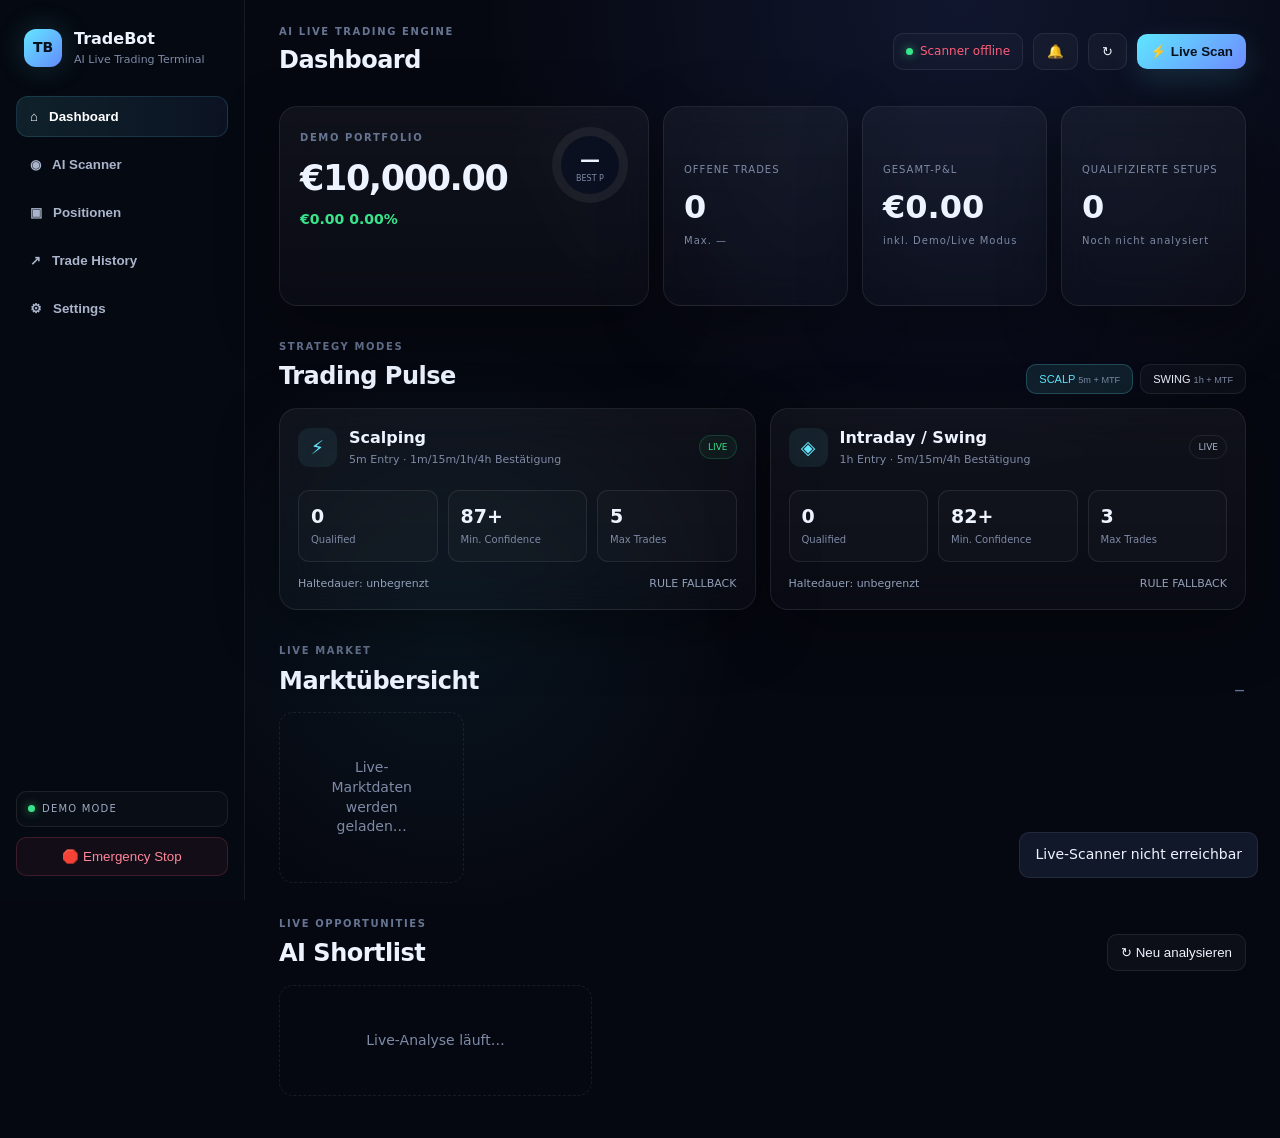
==== commit a0635643: "fix: wire demo live switch and timestamped history summary" ====
--- a/web/index.html
+++ b/web/index.html
@@ -1 +1 @@
-<!doctype html><html lang="de"><head><meta charset="utf-8"><meta name="viewport" content="width=device-width,initial-scale=1"><meta name="theme-color" content="#070912"><title>TradeBot AI — Live Trading Terminal</title><link rel="stylesheet" href="./styles.css"></head><body><div class="app-shell"><aside class="sidebar"><div class="brand"><div class="brand-mark">TB</div><div><strong>TradeBot</strong><span>AI Live Trading Terminal</span></div></div><nav><button class="nav-item active" data-view="dashboard">⌂ <span>Dashboard</span></button><button class="nav-item" data-view="scanner">◉ <span>AI Scanner</span></button><button class="nav-item" data-view="positions">▣ <span>Positionen</span></button><button class="nav-item" data-view="history">↗ <span>Trade History</span></button><button class="nav-item" data-view="settings">⚙ <span>Settings</span></button></nav><div class="sidebar-footer"><div class="paper-badge"><span class="dot"></span><span id="executionLabel">DEMO MODE</span></div><button id="killSwitch" class="kill-switch">🛑 Emergency Stop</button></div></aside><main class="main"><header class="topbar"><div><div class="eyebrow">AI LIVE TRADING ENGINE</div><h1 id="pageTitle">Dashboard</h1></div><div class="top-actions"><div class="engine-status"><span class="pulse"></span><span id="engineLabel">Connecting…</span></div><button id="notifyBtn" class="icon-btn">🔔</button><button id="refreshBtn" class="icon-btn">↻</button><button id="scanBtn" class="primary-btn">⚡ Live Scan</button></div></header><section id="dashboard" class="view active"><div class="hero-grid"><div class="glass hero-card"><div class="hero-top"><div><span class="eyebrow" id="portfolioLabel">DEMO PORTFOLIO</span><div class="big-number" id="equity">€10,000.00</div><div class="profit positive" id="pnl">€0.00 <span>0.00%</span></div></div><div class="mini-ring"><div><b id="confidence">—</b><span>BEST P</span></div></div></div></div><div class="glass metric-card"><span>OFFENE TRADES</span><strong id="openTrades">0</strong><small id="maxTrades">Max. —</small></div><div class="glass metric-card"><span>GESAMT-P&L</span><strong id="dailyPnl">€0.00</strong><small>inkl. Demo/Live Modus</small></div><div class="glass metric-card"><span>QUALIFIZIERTE SETUPS</span><strong id="setupCount">0</strong><small id="scanSummary">Noch nicht analysiert</small></div></div><div class="section-head"><div><span class="eyebrow">STRATEGY MODES</span><h2>Trading Pulse</h2></div><div class="mode-pills"><button class="mode active" data-mode="SCALP">SCALP <small>5m + MTF</small></button><button class="mode" data-mode="SWING">SWING <small>1h + MTF</small></button></div></div><div class="mode-grid"><article class="glass strategy-card"><div class="strategy-head"><div class="strategy-icon">⚡</div><div><h3>Scalping</h3><span>5m Entry · 1m/15m/1h/4h Bestätigung</span></div><span class="tag live">LIVE</span></div><div class="strategy-stats"><div><b id="scalpSignals">0</b><span>Qualified</span></div><div><b id="scalpThreshold">87+</b><span>Min. Confidence</span></div><div><b id="scalpMax">5</b><span>Max Trades</span></div></div><div class="strategy-foot"><span>Haltedauer: unbegrenzt</span><span id="scalpModel">RULE FALLBACK</span></div></article><article class="glass strategy-card"><div class="strategy-head"><div class="strategy-icon">◈</div><div><h3>Intraday / Swing</h3><span>1h Entry · 5m/15m/4h Bestätigung</span></div><span class="tag">LIVE</span></div><div class="strategy-stats"><div><b id="swingSignals">0</b><span>Qualified</span></div><div><b id="swingThreshold">82+</b><span>Min. Confidence</span></div><div><b id="swingMax">3</b><span>Max Trades</span></div></div><div class="strategy-foot"><span>Haltedauer: unbegrenzt</span><span id="swingModel">RULE FALLBACK</span></div></article></div><div class="section-head"><div><span class="eyebrow">LIVE MARKET</span><h2>Marktübersicht</h2></div><span id="marketUpdated" class="eyebrow">—</span></div><div id="marketGrid" class="market-grid"><div class="empty-state">Live-Marktdaten werden geladen…</div></div><div class="section-head"><div><span class="eyebrow">LIVE OPPORTUNITIES</span><h2>AI Shortlist</h2></div><button id="scanSecondary" class="ghost-btn">↻ Neu analysieren</button></div><div id="setupGrid" class="setup-grid"><div class="empty-state">Live-Analyse läuft…</div></div></section><section id="scanner" class="view"><div class="glass scanner-panel"><div class="scanner-toolbar"><div><span class="eyebrow">MARKET SCANNER</span><h2>AI Opportunity Finder</h2><small id="scannerSummary" style="color:var(--muted)">—</small></div><div class="filter-row"><button class="filter active" data-filter="ALL">Alle</button><button class="filter" data-filter="LONG">Long</button><button class="filter" data-filter="SHORT">Short</button><button class="filter" data-filter="SCALP">Scalp</button><button class="filter" data-filter="SWING">Swing</button></div></div><div id="scannerTable" class="scanner-list"><div class="empty-state">Scanner startet automatisch.</div></div></div></section><section id="positions" class="view"><div class="section-head"><div><span class="eyebrow">LIVE BOOK</span><h2>Offene Positionen</h2></div></div><div id="positionsGrid" class="positions-grid"><div class="empty-state">Keine offenen Trades.</div></div></section><section id="history" class="view"><div class="section-head"><div><span class="eyebrow">LIVE JOURNAL</span><h2>Trade History</h2></div></div><div class="hero-grid"><div class="glass metric-card"><span>GESAMTGEWINN</span><strong id="historyProfit">€0.00</strong><small>Nur positive Abschlüsse</small></div><div class="glass metric-card"><span>GESAMTVERLUST</span><strong id="historyLoss">€0.00</strong><small>Nur negative Abschlüsse</small></div><div class="glass metric-card"><span>NETTO-P&L</span><strong id="historyNet">€0.00</strong><small>Gewinn + Verlust</small></div><div class="glass metric-card"><span>WINRATE</span><strong id="historyWinrate">—</strong><small id="historyCount">0 Trades</small></div></div><div id="historyGrid" class="glass history-panel" style="margin-top:16px"><div class="empty-state">History wird geladen.</div></div></section><section id="settings" class="view"><div class="settings-grid"><div class="glass setting-card"><span class="eyebrow">EXECUTION</span><h3>Betriebsmodus</h3><div class="toggle-row"><span>DEMO</span><button id="demoModeBtn" class="primary-btn">Aktiv</button></div><div class="toggle-row"><span>LIVE</span><button id="liveModeBtn" class="ghost-btn">Auswählen</button></div><p id="liveStatus" style="color:var(--muted);font-size:11px">LIVE ist gesperrt, bis eine Exchange-Execution konfiguriert wurde.</p><a class="ghost-btn" href="./demo.html" style="display:inline-block;text-decoration:none">🧪 Demo Lab öffnen</a></div><div class="glass setting-card"><span class="eyebrow">RISK</span><h3>Risk Engine</h3><label>Risk pro Trade <input type="number" value="0.5" step="0.1"> %</label><label>Max. Tagesverlust <input type="number" value="2" step="0.1"> %</label><label>Scalp Confidence <input id="settingsScalpConfidence" type="number" value="87" min="50" max="100"></label><label>Swing Confidence <input id="settingsSwingConfidence" type="number" value="82" min="50" max="100"></label></div><div class="glass setting-card"><span class="eyebrow">ENGINE</span><h3>Live Engine</h3><div class="toggle-row"><span>Live Binance Data</span><b id="settingsLiveData">CHECKING</b></div><div class="toggle-row"><span>Multi-Timeframe</span><b>ON</b></div><div class="toggle-row"><span>Dynamic Exit</span><b>ON</b></div></div><div class="glass setting-card"><span class="eyebrow">ALERTS</span><h3>Benachrichtigungen</h3><div class="toggle-row"><span>Browser / OS Push</span><button id="notifySettingsBtn" class="ghost-btn">Aktivieren</button></div><div class="toggle-row"><span>Neue AI-Setups</span><div class="toggle on"><i></i></div></div><div class="toggle-row"><span>Neue Trades</span><div class="toggle on"><i></i></div></div></div></div></section></main></div><div id="toast" class="toast"></div><script src="./app.js"></script></body></html>+<!doctype html><html lang="de"><head><meta charset="utf-8"><meta name="viewport" content="width=device-width,initial-scale=1"><meta name="theme-color" content="#070912"><title>TradeBot AI — Live Trading Terminal</title><link rel="stylesheet" href="./styles.css"></head><body><div class="app-shell"><aside class="sidebar"><div class="brand"><div class="brand-mark">TB</div><div><strong>TradeBot</strong><span>AI Live Trading Terminal</span></div></div><nav><button class="nav-item active" data-view="dashboard">⌂ <span>Dashboard</span></button><button class="nav-item" data-view="scanner">◉ <span>AI Scanner</span></button><button class="nav-item" data-view="positions">▣ <span>Positionen</span></button><button class="nav-item" data-view="history">↗ <span>Trade History</span></button><button class="nav-item" data-view="settings">⚙ <span>Settings</span></button></nav><div class="sidebar-footer"><div class="paper-badge"><span class="dot"></span><span id="executionLabel">DEMO MODE</span></div><button id="killSwitch" class="kill-switch">🛑 Emergency Stop</button></div></aside><main class="main"><header class="topbar"><div><div class="eyebrow">AI LIVE TRADING ENGINE</div><h1 id="pageTitle">Dashboard</h1></div><div class="top-actions"><div class="engine-status"><span class="pulse"></span><span id="engineLabel">Connecting…</span></div><button id="notifyBtn" class="icon-btn">🔔</button><button id="refreshBtn" class="icon-btn">↻</button><button id="scanBtn" class="primary-btn">⚡ Live Scan</button></div></header><section id="dashboard" class="view active"><div class="hero-grid"><div class="glass hero-card"><div class="hero-top"><div><span class="eyebrow" id="portfolioLabel">DEMO PORTFOLIO</span><div class="big-number" id="equity">€10,000.00</div><div class="profit positive" id="pnl">€0.00 <span>0.00%</span></div></div><div class="mini-ring"><div><b id="confidence">—</b><span>BEST P</span></div></div></div></div><div class="glass metric-card"><span>OFFENE TRADES</span><strong id="openTrades">0</strong><small id="maxTrades">Max. —</small></div><div class="glass metric-card"><span>GESAMT-P&L</span><strong id="dailyPnl">€0.00</strong><small>inkl. Demo/Live Modus</small></div><div class="glass metric-card"><span>QUALIFIZIERTE SETUPS</span><strong id="setupCount">0</strong><small id="scanSummary">Noch nicht analysiert</small></div></div><div class="section-head"><div><span class="eyebrow">STRATEGY MODES</span><h2>Trading Pulse</h2></div><div class="mode-pills"><button class="mode active" data-mode="SCALP">SCALP <small>5m + MTF</small></button><button class="mode" data-mode="SWING">SWING <small>1h + MTF</small></button></div></div><div class="mode-grid"><article class="glass strategy-card"><div class="strategy-head"><div class="strategy-icon">⚡</div><div><h3>Scalping</h3><span>5m Entry · 1m/15m/1h/4h Bestätigung</span></div><span class="tag live">LIVE</span></div><div class="strategy-stats"><div><b id="scalpSignals">0</b><span>Qualified</span></div><div><b id="scalpThreshold">87+</b><span>Min. Confidence</span></div><div><b id="scalpMax">5</b><span>Max Trades</span></div></div><div class="strategy-foot"><span>Haltedauer: unbegrenzt</span><span id="scalpModel">RULE FALLBACK</span></div></article><article class="glass strategy-card"><div class="strategy-head"><div class="strategy-icon">◈</div><div><h3>Intraday / Swing</h3><span>1h Entry · 5m/15m/4h Bestätigung</span></div><span class="tag">LIVE</span></div><div class="strategy-stats"><div><b id="swingSignals">0</b><span>Qualified</span></div><div><b id="swingThreshold">82+</b><span>Min. Confidence</span></div><div><b id="swingMax">3</b><span>Max Trades</span></div></div><div class="strategy-foot"><span>Haltedauer: unbegrenzt</span><span id="swingModel">RULE FALLBACK</span></div></article></div><div class="section-head"><div><span class="eyebrow">LIVE MARKET</span><h2>Marktübersicht</h2></div><span id="marketUpdated" class="eyebrow">—</span></div><div id="marketGrid" class="market-grid"><div class="empty-state">Live-Marktdaten werden geladen…</div></div><div class="section-head"><div><span class="eyebrow">LIVE OPPORTUNITIES</span><h2>AI Shortlist</h2></div><button id="scanSecondary" class="ghost-btn">↻ Neu analysieren</button></div><div id="setupGrid" class="setup-grid"><div class="empty-state">Live-Analyse läuft…</div></div></section><section id="scanner" class="view"><div class="glass scanner-panel"><div class="scanner-toolbar"><div><span class="eyebrow">MARKET SCANNER</span><h2>AI Opportunity Finder</h2><small id="scannerSummary" style="color:var(--muted)">—</small></div><div class="filter-row"><button class="filter active" data-filter="ALL">Alle</button><button class="filter" data-filter="LONG">Long</button><button class="filter" data-filter="SHORT">Short</button><button class="filter" data-filter="SCALP">Scalp</button><button class="filter" data-filter="SWING">Swing</button></div></div><div id="scannerTable" class="scanner-list"><div class="empty-state">Scanner startet automatisch.</div></div></div></section><section id="positions" class="view"><div class="section-head"><div><span class="eyebrow">LIVE BOOK</span><h2>Offene Positionen</h2></div></div><div id="positionsGrid" class="positions-grid"><div class="empty-state">Keine offenen Trades.</div></div></section><section id="history" class="view"><div class="section-head"><div><span class="eyebrow">LIVE JOURNAL</span><h2>Trade History</h2></div></div><div class="hero-grid"><div class="glass metric-card"><span>GESAMTGEWINN</span><strong id="historyProfit">€0.00</strong><small>Nur positive Abschlüsse</small></div><div class="glass metric-card"><span>GESAMTVERLUST</span><strong id="historyLoss">€0.00</strong><small>Nur negative Abschlüsse</small></div><div class="glass metric-card"><span>NETTO-P&L</span><strong id="historyNet">€0.00</strong><small>Gewinn + Verlust</small></div><div class="glass metric-card"><span>WINRATE</span><strong id="historyWinrate">—</strong><small id="historyCount">0 Trades</small></div></div><div id="historyGrid" class="glass history-panel" style="margin-top:16px"><div class="empty-state">History wird geladen.</div></div></section><section id="settings" class="view"><div class="settings-grid"><div class="glass setting-card"><span class="eyebrow">EXECUTION</span><h3>Betriebsmodus</h3><div class="toggle-row"><span>DEMO</span><button id="demoModeBtn" class="primary-btn">Aktiv</button></div><div class="toggle-row"><span>LIVE</span><button id="liveModeBtn" class="ghost-btn">Auswählen</button></div><p id="liveStatus" style="color:var(--muted);font-size:11px">LIVE ist gesperrt, bis eine Exchange-Execution konfiguriert wurde.</p><a class="ghost-btn" href="./demo.html" style="display:inline-block;text-decoration:none">🧪 Demo Lab öffnen</a></div><div class="glass setting-card"><span class="eyebrow">RISK</span><h3>Risk Engine</h3><label>Risk pro Trade <input type="number" value="0.5" step="0.1"> %</label><label>Max. Tagesverlust <input type="number" value="2" step="0.1"> %</label><label>Scalp Confidence <input id="settingsScalpConfidence" type="number" value="87" min="50" max="100"></label><label>Swing Confidence <input id="settingsSwingConfidence" type="number" value="82" min="50" max="100"></label></div><div class="glass setting-card"><span class="eyebrow">ENGINE</span><h3>Live Engine</h3><div class="toggle-row"><span>Live Binance Data</span><b id="settingsLiveData">CHECKING</b></div><div class="toggle-row"><span>Multi-Timeframe</span><b>ON</b></div><div class="toggle-row"><span>Dynamic Exit</span><b>ON</b></div></div><div class="glass setting-card"><span class="eyebrow">ALERTS</span><h3>Benachrichtigungen</h3><div class="toggle-row"><span>Browser / OS Push</span><button id="notifySettingsBtn" class="ghost-btn">Aktivieren</button></div><div class="toggle-row"><span>Neue AI-Setups</span><div class="toggle on"><i></i></div></div><div class="toggle-row"><span>Neue Trades</span><div class="toggle on"><i></i></div></div></div></div></section></main></div><div id="toast" class="toast"></div><script src="./app.js"></script><script>(async()=>{const $=s=>document.querySelector(s);const money=v=>new Intl.NumberFormat('de-DE',{style:'currency',currency:'EUR'}).format(Number(v||0));const dt=v=>v?new Date(v).toLocaleString('de-DE',{dateStyle:'short',timeStyle:'medium'}):'—';async function execution(){try{const r=await fetch('/execution',{cache:'no-store'}),d=await r.json();const live=d.mode==='LIVE';$('#executionLabel').textContent=live?'LIVE MODE':'DEMO MODE';$('#portfolioLabel').textContent=live?'LIVE PORTFOLIO':'DEMO PORTFOLIO';$('#demoModeBtn').className=live?'ghost-btn':'primary-btn';$('#demoModeBtn').textContent=live?'DEMO auswählen':'Aktiv';$('#liveModeBtn').className=live?'primary-btn':'ghost-btn';$('#liveModeBtn').textContent=live?'LIVE aktiv':'Auswählen';$('#liveStatus').textContent=d.live_ready?'LIVE Execution bereit':'LIVE ist gesperrt, bis eine Exchange-Execution konfiguriert wurde.';window.__execution=d}catch{}}async function setMode(mode){const r=await fetch('/execution',{method:'POST',headers:{'Content-Type':'application/json'},body:JSON.stringify({mode})}),d=await r.json();if(!r.ok){alert(d.detail||'Betriebsmodus konnte nicht geändert werden');return}await execution()}async function history(){try{const [s,h]=await Promise.all([fetch('/demo/status',{cache:'no-store'}).then(r=>r.json()),fetch('/data/analyses?limit=50',{cache:'no-store'}).then(r=>r.json())]);$('#historyProfit').textContent='+'+money(s.gross_profit||0);$('#historyLoss').textContent=money(s.gross_loss||0);$('#historyNet').textContent=(s.net_pnl>=0?'+':'')+money(s.net_pnl||0);$('#historyWinrate').textContent=s.trades?Number(s.win_rate).toFixed(1)+'%':'—';$('#historyCount').textContent=(s.trades||0)+' Demo-Trades';const items=h.items||[];$('#historyGrid').innerHTML=items.length?'<div class="scanner-list">'+items.map(x=>'<div class="scanner-row"><strong>'+String(x.symbol)+'</strong><span class="'+(x.side==='LONG'?'side-long':'side-short')+'">'+x.side+'</span><span>'+x.mode+'</span><span>'+((Number(x.probability||0))*100).toFixed(1)+'%</span><span>'+((Number(x.expected_value_r||0)>=0?'+':''))+Number(x.expected_value_r||0).toFixed(2)+'R</span><span>'+String(x.model_version||'')+'</span><span>'+dt(x.analyzed_at)+'</span></div>').join('')+'</div>':'<div class="empty-state">Noch keine gespeicherten Analysen.</div>'}catch{}}$('#demoModeBtn').onclick=()=>setMode('DEMO');$('#liveModeBtn').onclick=()=>setMode('LIVE');document.querySelector('[data-view="history"]').addEventListener('click',()=>setTimeout(history,50));await execution();})();</script></body></html>
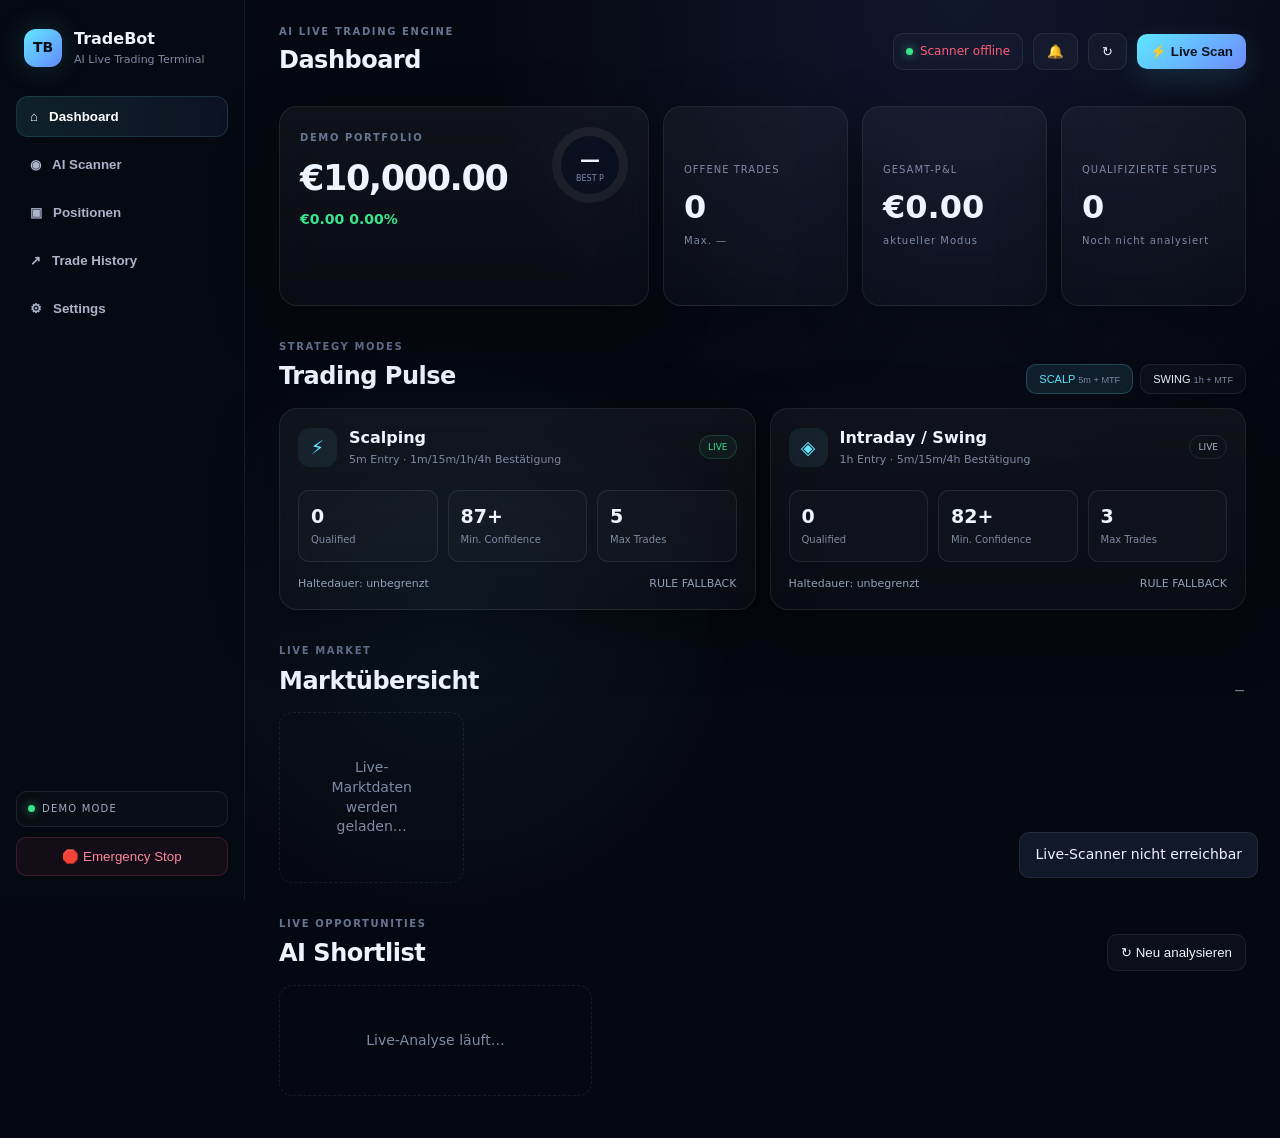
==== commit 3391fa11: "fix: connect mode switch settings and history" ====
--- a/web/index.html
+++ b/web/index.html
@@ -1 +1 @@
-<!doctype html><html lang="de"><head><meta charset="utf-8"><meta name="viewport" content="width=device-width,initial-scale=1"><meta name="theme-color" content="#070912"><title>TradeBot AI — Live Trading Terminal</title><link rel="stylesheet" href="./styles.css"></head><body><div class="app-shell"><aside class="sidebar"><div class="brand"><div class="brand-mark">TB</div><div><strong>TradeBot</strong><span>AI Live Trading Terminal</span></div></div><nav><button class="nav-item active" data-view="dashboard">⌂ <span>Dashboard</span></button><button class="nav-item" data-view="scanner">◉ <span>AI Scanner</span></button><button class="nav-item" data-view="positions">▣ <span>Positionen</span></button><button class="nav-item" data-view="history">↗ <span>Trade History</span></button><button class="nav-item" data-view="settings">⚙ <span>Settings</span></button></nav><div class="sidebar-footer"><div class="paper-badge"><span class="dot"></span><span id="executionLabel">DEMO MODE</span></div><button id="killSwitch" class="kill-switch">🛑 Emergency Stop</button></div></aside><main class="main"><header class="topbar"><div><div class="eyebrow">AI LIVE TRADING ENGINE</div><h1 id="pageTitle">Dashboard</h1></div><div class="top-actions"><div class="engine-status"><span class="pulse"></span><span id="engineLabel">Connecting…</span></div><button id="notifyBtn" class="icon-btn">🔔</button><button id="refreshBtn" class="icon-btn">↻</button><button id="scanBtn" class="primary-btn">⚡ Live Scan</button></div></header><section id="dashboard" class="view active"><div class="hero-grid"><div class="glass hero-card"><div class="hero-top"><div><span class="eyebrow" id="portfolioLabel">DEMO PORTFOLIO</span><div class="big-number" id="equity">€10,000.00</div><div class="profit positive" id="pnl">€0.00 <span>0.00%</span></div></div><div class="mini-ring"><div><b id="confidence">—</b><span>BEST P</span></div></div></div></div><div class="glass metric-card"><span>OFFENE TRADES</span><strong id="openTrades">0</strong><small id="maxTrades">Max. —</small></div><div class="glass metric-card"><span>GESAMT-P&L</span><strong id="dailyPnl">€0.00</strong><small>inkl. Demo/Live Modus</small></div><div class="glass metric-card"><span>QUALIFIZIERTE SETUPS</span><strong id="setupCount">0</strong><small id="scanSummary">Noch nicht analysiert</small></div></div><div class="section-head"><div><span class="eyebrow">STRATEGY MODES</span><h2>Trading Pulse</h2></div><div class="mode-pills"><button class="mode active" data-mode="SCALP">SCALP <small>5m + MTF</small></button><button class="mode" data-mode="SWING">SWING <small>1h + MTF</small></button></div></div><div class="mode-grid"><article class="glass strategy-card"><div class="strategy-head"><div class="strategy-icon">⚡</div><div><h3>Scalping</h3><span>5m Entry · 1m/15m/1h/4h Bestätigung</span></div><span class="tag live">LIVE</span></div><div class="strategy-stats"><div><b id="scalpSignals">0</b><span>Qualified</span></div><div><b id="scalpThreshold">87+</b><span>Min. Confidence</span></div><div><b id="scalpMax">5</b><span>Max Trades</span></div></div><div class="strategy-foot"><span>Haltedauer: unbegrenzt</span><span id="scalpModel">RULE FALLBACK</span></div></article><article class="glass strategy-card"><div class="strategy-head"><div class="strategy-icon">◈</div><div><h3>Intraday / Swing</h3><span>1h Entry · 5m/15m/4h Bestätigung</span></div><span class="tag">LIVE</span></div><div class="strategy-stats"><div><b id="swingSignals">0</b><span>Qualified</span></div><div><b id="swingThreshold">82+</b><span>Min. Confidence</span></div><div><b id="swingMax">3</b><span>Max Trades</span></div></div><div class="strategy-foot"><span>Haltedauer: unbegrenzt</span><span id="swingModel">RULE FALLBACK</span></div></article></div><div class="section-head"><div><span class="eyebrow">LIVE MARKET</span><h2>Marktübersicht</h2></div><span id="marketUpdated" class="eyebrow">—</span></div><div id="marketGrid" class="market-grid"><div class="empty-state">Live-Marktdaten werden geladen…</div></div><div class="section-head"><div><span class="eyebrow">LIVE OPPORTUNITIES</span><h2>AI Shortlist</h2></div><button id="scanSecondary" class="ghost-btn">↻ Neu analysieren</button></div><div id="setupGrid" class="setup-grid"><div class="empty-state">Live-Analyse läuft…</div></div></section><section id="scanner" class="view"><div class="glass scanner-panel"><div class="scanner-toolbar"><div><span class="eyebrow">MARKET SCANNER</span><h2>AI Opportunity Finder</h2><small id="scannerSummary" style="color:var(--muted)">—</small></div><div class="filter-row"><button class="filter active" data-filter="ALL">Alle</button><button class="filter" data-filter="LONG">Long</button><button class="filter" data-filter="SHORT">Short</button><button class="filter" data-filter="SCALP">Scalp</button><button class="filter" data-filter="SWING">Swing</button></div></div><div id="scannerTable" class="scanner-list"><div class="empty-state">Scanner startet automatisch.</div></div></div></section><section id="positions" class="view"><div class="section-head"><div><span class="eyebrow">LIVE BOOK</span><h2>Offene Positionen</h2></div></div><div id="positionsGrid" class="positions-grid"><div class="empty-state">Keine offenen Trades.</div></div></section><section id="history" class="view"><div class="section-head"><div><span class="eyebrow">LIVE JOURNAL</span><h2>Trade History</h2></div></div><div class="hero-grid"><div class="glass metric-card"><span>GESAMTGEWINN</span><strong id="historyProfit">€0.00</strong><small>Nur positive Abschlüsse</small></div><div class="glass metric-card"><span>GESAMTVERLUST</span><strong id="historyLoss">€0.00</strong><small>Nur negative Abschlüsse</small></div><div class="glass metric-card"><span>NETTO-P&L</span><strong id="historyNet">€0.00</strong><small>Gewinn + Verlust</small></div><div class="glass metric-card"><span>WINRATE</span><strong id="historyWinrate">—</strong><small id="historyCount">0 Trades</small></div></div><div id="historyGrid" class="glass history-panel" style="margin-top:16px"><div class="empty-state">History wird geladen.</div></div></section><section id="settings" class="view"><div class="settings-grid"><div class="glass setting-card"><span class="eyebrow">EXECUTION</span><h3>Betriebsmodus</h3><div class="toggle-row"><span>DEMO</span><button id="demoModeBtn" class="primary-btn">Aktiv</button></div><div class="toggle-row"><span>LIVE</span><button id="liveModeBtn" class="ghost-btn">Auswählen</button></div><p id="liveStatus" style="color:var(--muted);font-size:11px">LIVE ist gesperrt, bis eine Exchange-Execution konfiguriert wurde.</p><a class="ghost-btn" href="./demo.html" style="display:inline-block;text-decoration:none">🧪 Demo Lab öffnen</a></div><div class="glass setting-card"><span class="eyebrow">RISK</span><h3>Risk Engine</h3><label>Risk pro Trade <input type="number" value="0.5" step="0.1"> %</label><label>Max. Tagesverlust <input type="number" value="2" step="0.1"> %</label><label>Scalp Confidence <input id="settingsScalpConfidence" type="number" value="87" min="50" max="100"></label><label>Swing Confidence <input id="settingsSwingConfidence" type="number" value="82" min="50" max="100"></label></div><div class="glass setting-card"><span class="eyebrow">ENGINE</span><h3>Live Engine</h3><div class="toggle-row"><span>Live Binance Data</span><b id="settingsLiveData">CHECKING</b></div><div class="toggle-row"><span>Multi-Timeframe</span><b>ON</b></div><div class="toggle-row"><span>Dynamic Exit</span><b>ON</b></div></div><div class="glass setting-card"><span class="eyebrow">ALERTS</span><h3>Benachrichtigungen</h3><div class="toggle-row"><span>Browser / OS Push</span><button id="notifySettingsBtn" class="ghost-btn">Aktivieren</button></div><div class="toggle-row"><span>Neue AI-Setups</span><div class="toggle on"><i></i></div></div><div class="toggle-row"><span>Neue Trades</span><div class="toggle on"><i></i></div></div></div></div></section></main></div><div id="toast" class="toast"></div><script src="./app.js"></script><script>(async()=>{const $=s=>document.querySelector(s);const money=v=>new Intl.NumberFormat('de-DE',{style:'currency',currency:'EUR'}).format(Number(v||0));const dt=v=>v?new Date(v).toLocaleString('de-DE',{dateStyle:'short',timeStyle:'medium'}):'—';async function execution(){try{const r=await fetch('/execution',{cache:'no-store'}),d=await r.json();const live=d.mode==='LIVE';$('#executionLabel').textContent=live?'LIVE MODE':'DEMO MODE';$('#portfolioLabel').textContent=live?'LIVE PORTFOLIO':'DEMO PORTFOLIO';$('#demoModeBtn').className=live?'ghost-btn':'primary-btn';$('#demoModeBtn').textContent=live?'DEMO auswählen':'Aktiv';$('#liveModeBtn').className=live?'primary-btn':'ghost-btn';$('#liveModeBtn').textContent=live?'LIVE aktiv':'Auswählen';$('#liveStatus').textContent=d.live_ready?'LIVE Execution bereit':'LIVE ist gesperrt, bis eine Exchange-Execution konfiguriert wurde.';window.__execution=d}catch{}}async function setMode(mode){const r=await fetch('/execution',{method:'POST',headers:{'Content-Type':'application/json'},body:JSON.stringify({mode})}),d=await r.json();if(!r.ok){alert(d.detail||'Betriebsmodus konnte nicht geändert werden');return}await execution()}async function history(){try{const [s,h]=await Promise.all([fetch('/demo/status',{cache:'no-store'}).then(r=>r.json()),fetch('/data/analyses?limit=50',{cache:'no-store'}).then(r=>r.json())]);$('#historyProfit').textContent='+'+money(s.gross_profit||0);$('#historyLoss').textContent=money(s.gross_loss||0);$('#historyNet').textContent=(s.net_pnl>=0?'+':'')+money(s.net_pnl||0);$('#historyWinrate').textContent=s.trades?Number(s.win_rate).toFixed(1)+'%':'—';$('#historyCount').textContent=(s.trades||0)+' Demo-Trades';const items=h.items||[];$('#historyGrid').innerHTML=items.length?'<div class="scanner-list">'+items.map(x=>'<div class="scanner-row"><strong>'+String(x.symbol)+'</strong><span class="'+(x.side==='LONG'?'side-long':'side-short')+'">'+x.side+'</span><span>'+x.mode+'</span><span>'+((Number(x.probability||0))*100).toFixed(1)+'%</span><span>'+((Number(x.expected_value_r||0)>=0?'+':''))+Number(x.expected_value_r||0).toFixed(2)+'R</span><span>'+String(x.model_version||'')+'</span><span>'+dt(x.analyzed_at)+'</span></div>').join('')+'</div>':'<div class="empty-state">Noch keine gespeicherten Analysen.</div>'}catch{}}$('#demoModeBtn').onclick=()=>setMode('DEMO');$('#liveModeBtn').onclick=()=>setMode('LIVE');document.querySelector('[data-view="history"]').addEventListener('click',()=>setTimeout(history,50));await execution();})();</script></body></html>+<!doctype html><html lang="de"><head><meta charset="utf-8"><meta name="viewport" content="width=device-width,initial-scale=1"><meta name="theme-color" content="#070912"><title>TradeBot AI — Live Trading Terminal</title><link rel="stylesheet" href="./styles.css"></head><body><div class="app-shell"><aside class="sidebar"><div class="brand"><div class="brand-mark">TB</div><div><strong>TradeBot</strong><span>AI Live Trading Terminal</span></div></div><nav><button class="nav-item active" data-view="dashboard">⌂ <span>Dashboard</span></button><button class="nav-item" data-view="scanner">◉ <span>AI Scanner</span></button><button class="nav-item" data-view="positions">▣ <span>Positionen</span></button><button class="nav-item" data-view="history">↗ <span>Trade History</span></button><button class="nav-item" data-view="settings">⚙ <span>Settings</span></button></nav><div class="sidebar-footer"><div class="paper-badge"><span class="dot"></span><span id="executionLabel">DEMO MODE</span></div><button id="killSwitch" class="kill-switch">🛑 Emergency Stop</button></div></aside><main class="main"><header class="topbar"><div><div class="eyebrow">AI LIVE TRADING ENGINE</div><h1 id="pageTitle">Dashboard</h1></div><div class="top-actions"><div class="engine-status"><span class="pulse"></span><span id="engineLabel">Connecting…</span></div><button id="notifyBtn" class="icon-btn">🔔</button><button id="refreshBtn" class="icon-btn">↻</button><button id="scanBtn" class="primary-btn">⚡ Live Scan</button></div></header><section id="dashboard" class="view active"><div class="hero-grid"><div class="glass hero-card"><div class="hero-top"><div><span class="eyebrow" id="portfolioLabel">DEMO PORTFOLIO</span><div class="big-number" id="equity">€10,000.00</div><div class="profit positive" id="pnl">€0.00 <span>0.00%</span></div></div><div class="mini-ring"><div><b id="confidence">—</b><span>BEST P</span></div></div></div></div><div class="glass metric-card"><span>OFFENE TRADES</span><strong id="openTrades">0</strong><small id="maxTrades">Max. —</small></div><div class="glass metric-card"><span>GESAMT-P&L</span><strong id="dailyPnl">€0.00</strong><small>aktueller Modus</small></div><div class="glass metric-card"><span>QUALIFIZIERTE SETUPS</span><strong id="setupCount">0</strong><small id="scanSummary">Noch nicht analysiert</small></div></div><div class="section-head"><div><span class="eyebrow">STRATEGY MODES</span><h2>Trading Pulse</h2></div><div class="mode-pills"><button class="mode active" data-mode="SCALP">SCALP <small>5m + MTF</small></button><button class="mode" data-mode="SWING">SWING <small>1h + MTF</small></button></div></div><div class="mode-grid"><article class="glass strategy-card"><div class="strategy-head"><div class="strategy-icon">⚡</div><div><h3>Scalping</h3><span>5m Entry · 1m/15m/1h/4h Bestätigung</span></div><span class="tag live">LIVE</span></div><div class="strategy-stats"><div><b id="scalpSignals">0</b><span>Qualified</span></div><div><b id="scalpThreshold">87+</b><span>Min. Confidence</span></div><div><b id="scalpMax">5</b><span>Max Trades</span></div></div><div class="strategy-foot"><span>Haltedauer: unbegrenzt</span><span id="scalpModel">RULE FALLBACK</span></div></article><article class="glass strategy-card"><div class="strategy-head"><div class="strategy-icon">◈</div><div><h3>Intraday / Swing</h3><span>1h Entry · 5m/15m/4h Bestätigung</span></div><span class="tag">LIVE</span></div><div class="strategy-stats"><div><b id="swingSignals">0</b><span>Qualified</span></div><div><b id="swingThreshold">82+</b><span>Min. Confidence</span></div><div><b id="swingMax">3</b><span>Max Trades</span></div></div><div class="strategy-foot"><span>Haltedauer: unbegrenzt</span><span id="swingModel">RULE FALLBACK</span></div></article></div><div class="section-head"><div><span class="eyebrow">LIVE MARKET</span><h2>Marktübersicht</h2></div><span id="marketUpdated" class="eyebrow">—</span></div><div id="marketGrid" class="market-grid"><div class="empty-state">Live-Marktdaten werden geladen…</div></div><div class="section-head"><div><span class="eyebrow">LIVE OPPORTUNITIES</span><h2>AI Shortlist</h2></div><button id="scanSecondary" class="ghost-btn">↻ Neu analysieren</button></div><div id="setupGrid" class="setup-grid"><div class="empty-state">Live-Analyse läuft…</div></div></section><section id="scanner" class="view"><div class="glass scanner-panel"><div class="scanner-toolbar"><div><span class="eyebrow">MARKET SCANNER</span><h2>AI Opportunity Finder</h2><small id="scannerSummary" style="color:var(--muted)">—</small></div><div class="filter-row"><button class="filter active" data-filter="ALL">Alle</button><button class="filter" data-filter="LONG">Long</button><button class="filter" data-filter="SHORT">Short</button><button class="filter" data-filter="SCALP">Scalp</button><button class="filter" data-filter="SWING">Swing</button></div></div><div id="scannerTable" class="scanner-list"><div class="empty-state">Scanner startet automatisch.</div></div></div></section><section id="positions" class="view"><div class="section-head"><div><span class="eyebrow">LIVE BOOK</span><h2>Offene Positionen</h2></div></div><div id="positionsGrid" class="positions-grid"><div class="empty-state">Keine offenen Trades.</div></div></section><section id="history" class="view"><div class="section-head"><div><span class="eyebrow">LIVE JOURNAL</span><h2>Trade History</h2></div></div><div class="hero-grid"><div class="glass metric-card"><span>GESAMTGEWINN</span><strong id="historyProfit">€0.00</strong><small>positive Abschlüsse</small></div><div class="glass metric-card"><span>GESAMTVERLUST</span><strong id="historyLoss">€0.00</strong><small>negative Abschlüsse</small></div><div class="glass metric-card"><span>NETTO-P&L</span><strong id="historyNet">€0.00</strong><small>Gewinn + Verlust</small></div><div class="glass metric-card"><span>WINRATE</span><strong id="historyWinrate">—</strong><small id="historyCount">0 Trades</small></div></div><div id="historyGrid" class="glass history-panel" style="margin-top:16px"><div class="empty-state">History wird geladen.</div></div></section><section id="settings" class="view"><div class="settings-grid"><div class="glass setting-card"><span class="eyebrow">EXECUTION</span><h3>Betriebsmodus</h3><div class="toggle-row"><span>DEMO</span><button id="demoModeBtn" class="primary-btn">Aktiv</button></div><div class="toggle-row"><span>LIVE</span><button id="liveModeBtn" class="ghost-btn">Live wählen</button></div><p id="liveStatus" style="color:var(--muted);font-size:11px">DEMO aktiv – virtuelles Budget verwenden.</p><a class="ghost-btn" href="./demo.html" style="display:inline-block;text-decoration:none">🧪 Demo Lab öffnen</a></div><div class="glass setting-card"><span class="eyebrow">RISK</span><h3>Risk Engine</h3><label>Risk pro Trade <input id="riskInput" type="number" value="0.5" step="0.1"> %</label><label>Max. Tagesverlust <input id="dailyLossInput" type="number" value="2" step="0.1"> %</label><label>Scalp Confidence <input id="settingsScalpConfidence" type="number" value="87" min="50" max="100"></label><label>Swing Confidence <input id="settingsSwingConfidence" type="number" value="82" min="50" max="100"></label></div><div class="glass setting-card"><span class="eyebrow">ENGINE</span><h3>Analyse-Einstellungen</h3><div class="toggle-row"><span>Scalp Engine</span><input id="scalpEnabled" type="checkbox" checked></div><div class="toggle-row"><span>Swing Engine</span><input id="swingEnabled" type="checkbox" checked></div><div class="toggle-row"><span>Live Binance Data</span><b id="settingsLiveData">CHECKING</b></div><div class="toggle-row"><span>Multi-Timeframe</span><b>ON</b></div><div class="toggle-row"><span>Dynamic Exit</span><b>ON</b></div></div><div class="glass setting-card"><span class="eyebrow">ALERTS</span><h3>Benachrichtigungen</h3><div class="toggle-row"><span>Browser / OS Push</span><button id="notifySettingsBtn" class="ghost-btn">Aktivieren</button></div><div class="toggle-row"><span>Neue AI-Setups</span><input id="newSetups" type="checkbox" checked></div><div class="toggle-row"><span>Neue Trades</span><input id="newTrades" type="checkbox" checked></div></div></div></section></main></div><div id="toast" class="toast"></div><script src="./app.js"></script><script>(async()=>{const $=s=>document.querySelector(s),money=v=>new Intl.NumberFormat('de-DE',{style:'currency',currency:'EUR'}).format(Number(v||0));async function execution(){try{const e=await(await fetch('/notifications/execution',{cache:'no-store'})).json(),live=e.mode==='LIVE';$('#executionLabel').textContent=live?'LIVE MODE':'DEMO MODE';$('#portfolioLabel').textContent=live?'LIVE PORTFOLIO':'DEMO PORTFOLIO';$('#demoModeBtn').className=live?'ghost-btn':'primary-btn';$('#demoModeBtn').textContent=live?'DEMO auswählen':'Aktiv';$('#liveModeBtn').className=live?'primary-btn':'ghost-btn';$('#liveModeBtn').textContent=live?'LIVE aktiv':'Live wählen';$('#liveStatus').textContent=live?'LIVE ausgewählt – Echtgeld-Execution bleibt gesperrt, bis eine Exchange konfiguriert wurde.':'DEMO aktiv – virtuelle Trades verwenden.'}catch{}}async function setMode(mode){const r=await fetch('/notifications/execution',{method:'POST',headers:{'Content-Type':'application/json'},body:JSON.stringify({mode})}),d=await r.json();if(!r.ok){alert(d.detail||'Modus konnte nicht geändert werden');return}await execution()}async function settings(){try{const s=await(await fetch('/notifications/settings',{cache:'no-store'})).json();$('#scalpEnabled').checked=s.scalp_enabled;$('#swingEnabled').checked=s.swing_enabled;$('#newSetups').checked=s.new_setups;$('#newTrades').checked=s.new_trades;$('#riskInput').value=(s.risk_per_trade*100).toFixed(2);$('#dailyLossInput').value=(s.max_daily_loss*100).toFixed(2)}catch{}}async function saveSettings(){const body={scalp_enabled:$('#scalpEnabled').checked,swing_enabled:$('#swingEnabled').checked,new_setups:$('#newSetups').checked,new_trades:$('#newTrades').checked,risk_per_trade:Number($('#riskInput').value)/100,max_daily_loss:Number($('#dailyLossInput').value)/100};const r=await fetch('/notifications/settings',{method:'POST',headers:{'Content-Type':'application/json'},body:JSON.stringify(body)});if(!r.ok)alert((await r.json()).detail||'Settings konnten nicht gespeichert werden')}async function history(){try{const [s,h]=await Promise.all([fetch('/demo/status',{cache:'no-store'}).then(r=>r.json()),fetch('/data/analyses?limit=50',{cache:'no-store'}).then(r=>r.json())]);$('#historyProfit').textContent='+'+money(s.gross_profit||0);$('#historyLoss').textContent=money(s.gross_loss||0);$('#historyNet').textContent=(s.net_pnl>=0?'+':'')+money(s.net_pnl||0);$('#historyWinrate').textContent=s.trades?Number(s.win_rate).toFixed(1)+'%':'—';$('#historyCount').textContent=`${s.trades||0} Demo-Trades · ${s.wins||0} W / ${s.losses||0} L`;const items=h.items||[];$('#historyGrid').innerHTML=items.length?'<div class="scanner-list"><div class="scanner-row header"><span>SYMBOL</span><span>SEITE</span><span>MODE</span><span>PROB.</span><span>EV</span><span>STATUS</span><span>DATUM / UHRZEIT</span></div>'+items.map(x=>`<div class="scanner-row"><strong>${x.symbol}</strong><span>${x.side}</span><span>${x.mode}</span><span>${(Number(x.probability||0)*100).toFixed(1)}%</span><span>${Number(x.expected_value_r||0).toFixed(2)}R</span><span>${x.model_version}</span><span>${new Date(x.analyzed_at).toLocaleString('de-DE')}</span></div>`).join('')+'</div>':'<div class="empty-state">Noch keine gespeicherten Analysen.</div>'}catch{}}$('#demoModeBtn').onclick=()=>setMode('DEMO');$('#liveModeBtn').onclick=()=>setMode('LIVE');['scalpEnabled','swingEnabled','newSetups','newTrades','riskInput','dailyLossInput'].forEach(id=>$('#'+id).addEventListener('change',saveSettings));document.querySelector('[data-view="history"]').addEventListener('click',()=>setTimeout(history,50));await execution();await settings();})();</script></body></html>
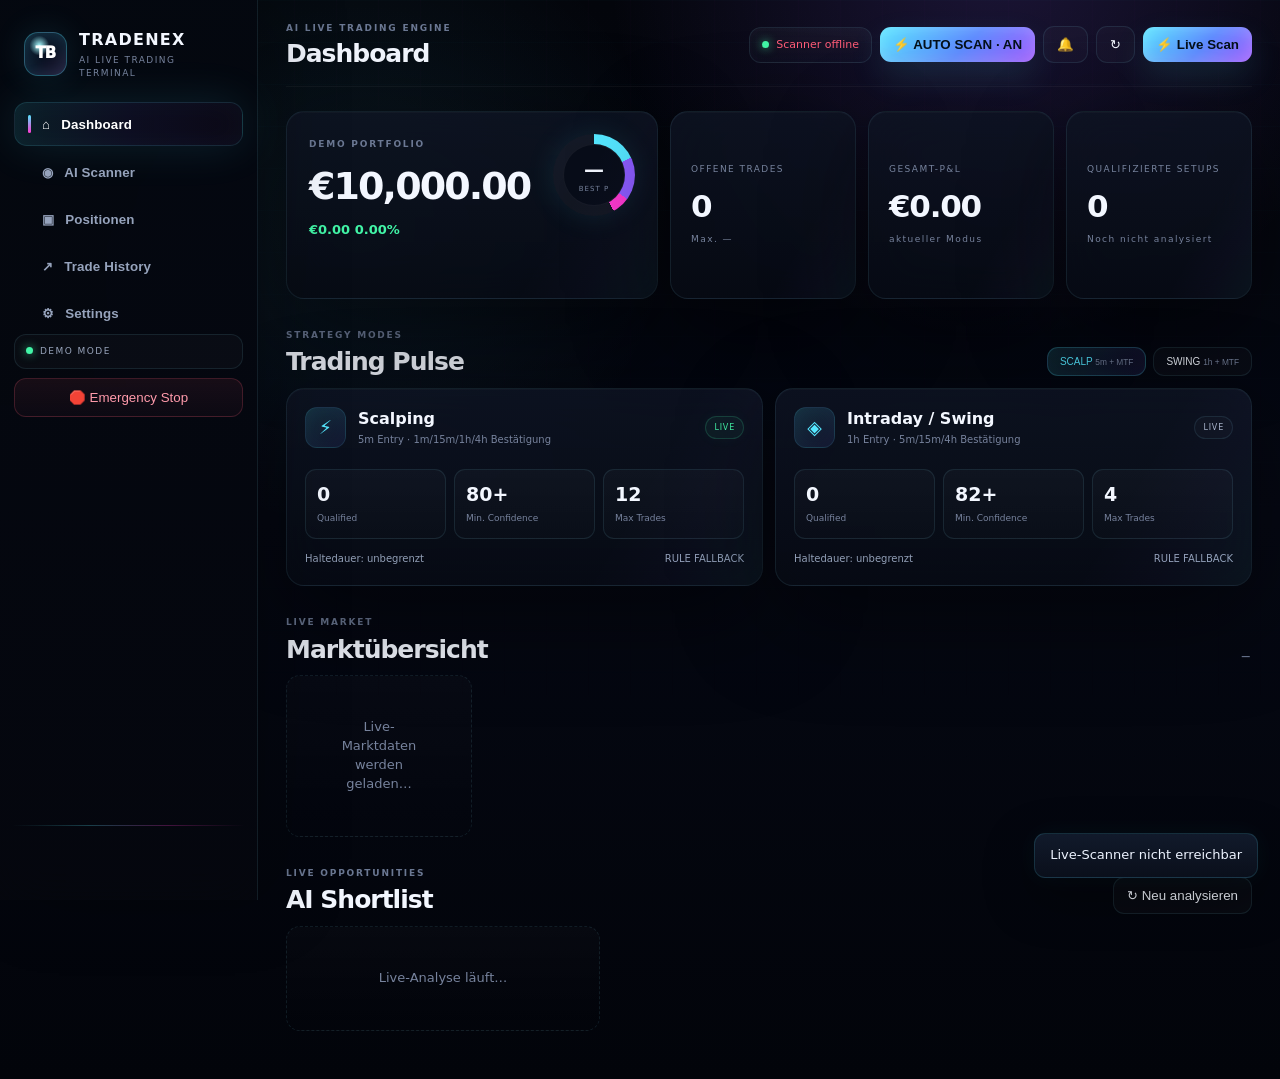
==== commit b3e37537: "feat: add visible auto scan toggle to dashboard" ====
--- a/web/index.html
+++ b/web/index.html
@@ -1 +1 @@
-<!doctype html><html lang="de"><head><meta charset="utf-8"><meta name="viewport" content="width=device-width,initial-scale=1"><meta name="theme-color" content="#070912"><title>TradeBot AI — Live Trading Terminal</title><link rel="stylesheet" href="./styles.css"></head><body><div class="app-shell"><aside class="sidebar"><div class="brand"><div class="brand-mark">TB</div><div><strong>TradeBot</strong><span>AI Live Trading Terminal</span></div></div><nav><button class="nav-item active" data-view="dashboard">⌂ <span>Dashboard</span></button><button class="nav-item" data-view="scanner">◉ <span>AI Scanner</span></button><button class="nav-item" data-view="positions">▣ <span>Positionen</span></button><button class="nav-item" data-view="history">↗ <span>Trade History</span></button><button class="nav-item" data-view="settings">⚙ <span>Settings</span></button></nav><div class="sidebar-footer"><div class="paper-badge"><span class="dot"></span><span id="executionLabel">DEMO MODE</span></div><button id="killSwitch" class="kill-switch">🛑 Emergency Stop</button></div></aside><main class="main"><header class="topbar"><div><div class="eyebrow">AI LIVE TRADING ENGINE</div><h1 id="pageTitle">Dashboard</h1></div><div class="top-actions"><div class="engine-status"><span class="pulse"></span><span id="engineLabel">Connecting…</span></div><button id="notifyBtn" class="icon-btn">🔔</button><button id="refreshBtn" class="icon-btn">↻</button><button id="scanBtn" class="primary-btn">⚡ Live Scan</button></div></header><section id="dashboard" class="view active"><div class="hero-grid"><div class="glass hero-card"><div class="hero-top"><div><span class="eyebrow" id="portfolioLabel">DEMO PORTFOLIO</span><div class="big-number" id="equity">€10,000.00</div><div class="profit positive" id="pnl">€0.00 <span>0.00%</span></div></div><div class="mini-ring"><div><b id="confidence">—</b><span>BEST P</span></div></div></div></div><div class="glass metric-card"><span>OFFENE TRADES</span><strong id="openTrades">0</strong><small id="maxTrades">Max. —</small></div><div class="glass metric-card"><span>GESAMT-P&L</span><strong id="dailyPnl">€0.00</strong><small>aktueller Modus</small></div><div class="glass metric-card"><span>QUALIFIZIERTE SETUPS</span><strong id="setupCount">0</strong><small id="scanSummary">Noch nicht analysiert</small></div></div><div class="section-head"><div><span class="eyebrow">STRATEGY MODES</span><h2>Trading Pulse</h2></div><div class="mode-pills"><button class="mode active" data-mode="SCALP">SCALP <small>5m + MTF</small></button><button class="mode" data-mode="SWING">SWING <small>1h + MTF</small></button></div></div><div class="mode-grid"><article class="glass strategy-card"><div class="strategy-head"><div class="strategy-icon">⚡</div><div><h3>Scalping</h3><span>5m Entry · 1m/15m/1h/4h Bestätigung</span></div><span class="tag live">LIVE</span></div><div class="strategy-stats"><div><b id="scalpSignals">0</b><span>Qualified</span></div><div><b id="scalpThreshold">87+</b><span>Min. Confidence</span></div><div><b id="scalpMax">5</b><span>Max Trades</span></div></div><div class="strategy-foot"><span>Haltedauer: unbegrenzt</span><span id="scalpModel">RULE FALLBACK</span></div></article><article class="glass strategy-card"><div class="strategy-head"><div class="strategy-icon">◈</div><div><h3>Intraday / Swing</h3><span>1h Entry · 5m/15m/4h Bestätigung</span></div><span class="tag">LIVE</span></div><div class="strategy-stats"><div><b id="swingSignals">0</b><span>Qualified</span></div><div><b id="swingThreshold">82+</b><span>Min. Confidence</span></div><div><b id="swingMax">3</b><span>Max Trades</span></div></div><div class="strategy-foot"><span>Haltedauer: unbegrenzt</span><span id="swingModel">RULE FALLBACK</span></div></article></div><div class="section-head"><div><span class="eyebrow">LIVE MARKET</span><h2>Marktübersicht</h2></div><span id="marketUpdated" class="eyebrow">—</span></div><div id="marketGrid" class="market-grid"><div class="empty-state">Live-Marktdaten werden geladen…</div></div><div class="section-head"><div><span class="eyebrow">LIVE OPPORTUNITIES</span><h2>AI Shortlist</h2></div><button id="scanSecondary" class="ghost-btn">↻ Neu analysieren</button></div><div id="setupGrid" class="setup-grid"><div class="empty-state">Live-Analyse läuft…</div></div></section><section id="scanner" class="view"><div class="glass scanner-panel"><div class="scanner-toolbar"><div><span class="eyebrow">MARKET SCANNER</span><h2>AI Opportunity Finder</h2><small id="scannerSummary" style="color:var(--muted)">—</small></div><div class="filter-row"><button class="filter active" data-filter="ALL">Alle</button><button class="filter" data-filter="LONG">Long</button><button class="filter" data-filter="SHORT">Short</button><button class="filter" data-filter="SCALP">Scalp</button><button class="filter" data-filter="SWING">Swing</button></div></div><div id="scannerTable" class="scanner-list"><div class="empty-state">Scanner startet automatisch.</div></div></div></section><section id="positions" class="view"><div class="section-head"><div><span class="eyebrow">LIVE BOOK</span><h2>Offene Positionen</h2></div></div><div id="positionsGrid" class="positions-grid"><div class="empty-state">Keine offenen Trades.</div></div></section><section id="history" class="view"><div class="section-head"><div><span class="eyebrow">LIVE JOURNAL</span><h2>Trade History</h2></div></div><div class="hero-grid"><div class="glass metric-card"><span>GESAMTGEWINN</span><strong id="historyProfit">€0.00</strong><small>positive Abschlüsse</small></div><div class="glass metric-card"><span>GESAMTVERLUST</span><strong id="historyLoss">€0.00</strong><small>negative Abschlüsse</small></div><div class="glass metric-card"><span>NETTO-P&L</span><strong id="historyNet">€0.00</strong><small>Gewinn + Verlust</small></div><div class="glass metric-card"><span>WINRATE</span><strong id="historyWinrate">—</strong><small id="historyCount">0 Trades</small></div></div><div id="historyGrid" class="glass history-panel" style="margin-top:16px"><div class="empty-state">History wird geladen.</div></div></section><section id="settings" class="view"><div class="settings-grid"><div class="glass setting-card"><span class="eyebrow">EXECUTION</span><h3>Betriebsmodus</h3><div class="toggle-row"><span>DEMO</span><button id="demoModeBtn" class="primary-btn">Aktiv</button></div><div class="toggle-row"><span>LIVE</span><button id="liveModeBtn" class="ghost-btn">Live wählen</button></div><p id="liveStatus" style="color:var(--muted);font-size:11px">DEMO aktiv – virtuelles Budget verwenden.</p><a class="ghost-btn" href="./demo.html" style="display:inline-block;text-decoration:none">🧪 Demo Lab öffnen</a></div><div class="glass setting-card"><span class="eyebrow">RISK</span><h3>Risk Engine</h3><label>Risk pro Trade <input id="riskInput" type="number" value="0.5" step="0.1"> %</label><label>Max. Tagesverlust <input id="dailyLossInput" type="number" value="2" step="0.1"> %</label><label>Scalp Confidence <input id="settingsScalpConfidence" type="number" value="87" min="50" max="100"></label><label>Swing Confidence <input id="settingsSwingConfidence" type="number" value="82" min="50" max="100"></label></div><div class="glass setting-card"><span class="eyebrow">ENGINE</span><h3>Analyse-Einstellungen</h3><div class="toggle-row"><span>Scalp Engine</span><input id="scalpEnabled" type="checkbox" checked></div><div class="toggle-row"><span>Swing Engine</span><input id="swingEnabled" type="checkbox" checked></div><div class="toggle-row"><span>Live Binance Data</span><b id="settingsLiveData">CHECKING</b></div><div class="toggle-row"><span>Multi-Timeframe</span><b>ON</b></div><div class="toggle-row"><span>Dynamic Exit</span><b>ON</b></div></div><div class="glass setting-card"><span class="eyebrow">ALERTS</span><h3>Benachrichtigungen</h3><div class="toggle-row"><span>Browser / OS Push</span><button id="notifySettingsBtn" class="ghost-btn">Aktivieren</button></div><div class="toggle-row"><span>Neue AI-Setups</span><input id="newSetups" type="checkbox" checked></div><div class="toggle-row"><span>Neue Trades</span><input id="newTrades" type="checkbox" checked></div></div></div></section></main></div><div id="toast" class="toast"></div><script src="./app.js"></script><script>(async()=>{const $=s=>document.querySelector(s),money=v=>new Intl.NumberFormat('de-DE',{style:'currency',currency:'EUR'}).format(Number(v||0));async function execution(){try{const e=await(await fetch('/notifications/execution',{cache:'no-store'})).json(),live=e.mode==='LIVE';$('#executionLabel').textContent=live?'LIVE MODE':'DEMO MODE';$('#portfolioLabel').textContent=live?'LIVE PORTFOLIO':'DEMO PORTFOLIO';$('#demoModeBtn').className=live?'ghost-btn':'primary-btn';$('#demoModeBtn').textContent=live?'DEMO auswählen':'Aktiv';$('#liveModeBtn').className=live?'primary-btn':'ghost-btn';$('#liveModeBtn').textContent=live?'LIVE aktiv':'Live wählen';$('#liveStatus').textContent=live?'LIVE ausgewählt – Echtgeld-Execution bleibt gesperrt, bis eine Exchange konfiguriert wurde.':'DEMO aktiv – virtuelle Trades verwenden.'}catch{}}async function setMode(mode){const r=await fetch('/notifications/execution',{method:'POST',headers:{'Content-Type':'application/json'},body:JSON.stringify({mode})}),d=await r.json();if(!r.ok){alert(d.detail||'Modus konnte nicht geändert werden');return}await execution()}async function settings(){try{const s=await(await fetch('/notifications/settings',{cache:'no-store'})).json();$('#scalpEnabled').checked=s.scalp_enabled;$('#swingEnabled').checked=s.swing_enabled;$('#newSetups').checked=s.new_setups;$('#newTrades').checked=s.new_trades;$('#riskInput').value=(s.risk_per_trade*100).toFixed(2);$('#dailyLossInput').value=(s.max_daily_loss*100).toFixed(2)}catch{}}async function saveSettings(){const body={scalp_enabled:$('#scalpEnabled').checked,swing_enabled:$('#swingEnabled').checked,new_setups:$('#newSetups').checked,new_trades:$('#newTrades').checked,risk_per_trade:Number($('#riskInput').value)/100,max_daily_loss:Number($('#dailyLossInput').value)/100};const r=await fetch('/notifications/settings',{method:'POST',headers:{'Content-Type':'application/json'},body:JSON.stringify(body)});if(!r.ok)alert((await r.json()).detail||'Settings konnten nicht gespeichert werden')}async function history(){try{const [s,h]=await Promise.all([fetch('/demo/status',{cache:'no-store'}).then(r=>r.json()),fetch('/data/analyses?limit=50',{cache:'no-store'}).then(r=>r.json())]);$('#historyProfit').textContent='+'+money(s.gross_profit||0);$('#historyLoss').textContent=money(s.gross_loss||0);$('#historyNet').textContent=(s.net_pnl>=0?'+':'')+money(s.net_pnl||0);$('#historyWinrate').textContent=s.trades?Number(s.win_rate).toFixed(1)+'%':'—';$('#historyCount').textContent=`${s.trades||0} Demo-Trades · ${s.wins||0} W / ${s.losses||0} L`;const items=h.items||[];$('#historyGrid').innerHTML=items.length?'<div class="scanner-list"><div class="scanner-row header"><span>SYMBOL</span><span>SEITE</span><span>MODE</span><span>PROB.</span><span>EV</span><span>STATUS</span><span>DATUM / UHRZEIT</span></div>'+items.map(x=>`<div class="scanner-row"><strong>${x.symbol}</strong><span>${x.side}</span><span>${x.mode}</span><span>${(Number(x.probability||0)*100).toFixed(1)}%</span><span>${Number(x.expected_value_r||0).toFixed(2)}R</span><span>${x.model_version}</span><span>${new Date(x.analyzed_at).toLocaleString('de-DE')}</span></div>`).join('')+'</div>':'<div class="empty-state">Noch keine gespeicherten Analysen.</div>'}catch{}}$('#demoModeBtn').onclick=()=>setMode('DEMO');$('#liveModeBtn').onclick=()=>setMode('LIVE');['scalpEnabled','swingEnabled','newSetups','newTrades','riskInput','dailyLossInput'].forEach(id=>$('#'+id).addEventListener('change',saveSettings));document.querySelector('[data-view="history"]').addEventListener('click',()=>setTimeout(history,50));await execution();await settings();})();</script></body></html>+<!doctype html><html lang="de"><head><meta charset="utf-8"><meta name="viewport" content="width=device-width,initial-scale=1"><meta name="theme-color" content="#070912"><title>TRADENEX AI — Live Trading Terminal</title><link rel="stylesheet" href="./styles.css"></head><body><div class="app-shell"><aside class="sidebar"><div class="brand"><div class="brand-mark">TB</div><div><strong>TRADENEX</strong><span>AI Live Trading Terminal</span></div></div><nav><button class="nav-item active" data-view="dashboard">⌂ <span>Dashboard</span></button><button class="nav-item" data-view="scanner">◉ <span>AI Scanner</span></button><button class="nav-item" data-view="positions">▣ <span>Positionen</span></button><button class="nav-item" data-view="history">↗ <span>Trade History</span></button><button class="nav-item" data-view="settings">⚙ <span>Settings</span></button></nav><div class="sidebar-footer"><div class="paper-badge"><span class="dot"></span><span id="executionLabel">DEMO MODE</span></div><button id="killSwitch" class="kill-switch">🛑 Emergency Stop</button></div></aside><main class="main"><header class="topbar"><div><div class="eyebrow">AI LIVE TRADING ENGINE</div><h1 id="pageTitle">Dashboard</h1></div><div class="top-actions"><div class="engine-status"><span class="pulse"></span><span id="engineLabel">Connecting…</span></div><button id="autoScanBtn" class="primary-btn" title="Automatische Analyse">⚡ AUTO SCAN · AN</button><button id="notifyBtn" class="icon-btn">🔔</button><button id="refreshBtn" class="icon-btn">↻</button><button id="scanBtn" class="primary-btn">⚡ Live Scan</button></div></header><section id="dashboard" class="view active"><div class="hero-grid"><div class="glass hero-card"><div class="hero-top"><div><span class="eyebrow" id="portfolioLabel">DEMO PORTFOLIO</span><div class="big-number" id="equity">€10,000.00</div><div class="profit positive" id="pnl">€0.00 <span>0.00%</span></div></div><div class="mini-ring"><div><b id="confidence">—</b><span>BEST P</span></div></div></div></div><div class="glass metric-card"><span>OFFENE TRADES</span><strong id="openTrades">0</strong><small id="maxTrades">Max. —</small></div><div class="glass metric-card"><span>GESAMT-P&L</span><strong id="dailyPnl">€0.00</strong><small>aktueller Modus</small></div><div class="glass metric-card"><span>QUALIFIZIERTE SETUPS</span><strong id="setupCount">0</strong><small id="scanSummary">Noch nicht analysiert</small></div></div><div class="section-head"><div><span class="eyebrow">STRATEGY MODES</span><h2>Trading Pulse</h2></div><div class="mode-pills"><button class="mode active" data-mode="SCALP">SCALP <small>5m + MTF</small></button><button class="mode" data-mode="SWING">SWING <small>1h + MTF</small></button></div></div><div class="mode-grid"><article class="glass strategy-card"><div class="strategy-head"><div class="strategy-icon">⚡</div><div><h3>Scalping</h3><span>5m Entry · 1m/15m/1h/4h Bestätigung</span></div><span class="tag live">LIVE</span></div><div class="strategy-stats"><div><b id="scalpSignals">0</b><span>Qualified</span></div><div><b id="scalpThreshold">80+</b><span>Min. Confidence</span></div><div><b id="scalpMax">12</b><span>Max Trades</span></div></div><div class="strategy-foot"><span>Haltedauer: unbegrenzt</span><span id="scalpModel">RULE FALLBACK</span></div></article><article class="glass strategy-card"><div class="strategy-head"><div class="strategy-icon">◈</div><div><h3>Intraday / Swing</h3><span>1h Entry · 5m/15m/4h Bestätigung</span></div><span class="tag">LIVE</span></div><div class="strategy-stats"><div><b id="swingSignals">0</b><span>Qualified</span></div><div><b id="swingThreshold">82+</b><span>Min. Confidence</span></div><div><b id="swingMax">4</b><span>Max Trades</span></div></div><div class="strategy-foot"><span>Haltedauer: unbegrenzt</span><span id="swingModel">RULE FALLBACK</span></div></article></div><div class="section-head"><div><span class="eyebrow">LIVE MARKET</span><h2>Marktübersicht</h2></div><span id="marketUpdated" class="eyebrow">—</span></div><div id="marketGrid" class="market-grid"><div class="empty-state">Live-Marktdaten werden geladen…</div></div><div class="section-head"><div><span class="eyebrow">LIVE OPPORTUNITIES</span><h2>AI Shortlist</h2></div><button id="scanSecondary" class="ghost-btn">↻ Neu analysieren</button></div><div id="setupGrid" class="setup-grid"><div class="empty-state">Live-Analyse läuft…</div></div></section><section id="scanner" class="view"><div class="glass scanner-panel"><div class="scanner-toolbar"><div><span class="eyebrow">MARKET SCANNER</span><h2>AI Opportunity Finder</h2><small id="scannerSummary" style="color:var(--muted)">—</small></div><div class="filter-row"><button class="filter active" data-filter="ALL">Alle</button><button class="filter" data-filter="LONG">Long</button><button class="filter" data-filter="SHORT">Short</button><button class="filter" data-filter="SCALP">Scalp</button><button class="filter" data-filter="SWING">Swing</button></div></div><div id="scannerTable" class="scanner-list"><div class="empty-state">Scanner startet automatisch.</div></div></div></section><section id="positions" class="view"><div class="section-head"><div><span class="eyebrow">LIVE BOOK</span><h2>Offene Positionen</h2></div></div><div id="positionsGrid" class="positions-grid"><div class="empty-state">Keine offenen Trades.</div></div></section><section id="history" class="view"><div class="section-head"><div><span class="eyebrow">LIVE JOURNAL</span><h2>Trade History</h2></div></div><div class="hero-grid"><div class="glass metric-card"><span>GESAMTGEWINN</span><strong id="historyProfit">€0.00</strong><small>positive Abschlüsse</small></div><div class="glass metric-card"><span>GESAMTVERLUST</span><strong id="historyLoss">€0.00</strong><small>negative Abschlüsse</small></div><div class="glass metric-card"><span>NETTO-P&L</span><strong id="historyNet">€0.00</strong><small>Gewinn + Verlust</small></div><div class="glass metric-card"><span>WINRATE</span><strong id="historyWinrate">—</strong><small id="historyCount">0 Trades</small></div></div><div id="historyGrid" class="glass history-panel" style="margin-top:16px"><div class="empty-state">History wird geladen.</div></div></section><section id="settings" class="view"><div class="settings-grid"><div class="glass setting-card"><span class="eyebrow">EXECUTION</span><h3>Betriebsmodus</h3><div class="toggle-row"><span>DEMO</span><button id="demoModeBtn" class="primary-btn">Aktiv</button></div><div class="toggle-row"><span>LIVE</span><button id="liveModeBtn" class="ghost-btn">Live wählen</button></div><p id="liveStatus" style="color:var(--muted);font-size:11px">DEMO aktiv – virtuelles Budget verwenden.</p><a class="ghost-btn" href="./demo.html" style="display:inline-block;text-decoration:none">🧪 Demo Lab öffnen</a></div><div class="glass setting-card"><span class="eyebrow">RISK</span><h3>Risk Engine</h3><label>Risk pro Trade <input id="riskInput" type="number" value="0.5" step="0.1"> %</label><label>Max. Tagesverlust <input id="dailyLossInput" type="number" value="2" step="0.1"> %</label><label>Scalp Confidence <input id="settingsScalpConfidence" type="number" value="80" min="50" max="100"></label><label>Swing Confidence <input id="settingsSwingConfidence" type="number" value="82" min="50" max="100"></label></div><div class="glass setting-card"><span class="eyebrow">ENGINE</span><h3>Analyse-Einstellungen</h3><div class="toggle-row"><span>Scalp Engine</span><input id="scalpEnabled" type="checkbox" checked></div><div class="toggle-row"><span>Swing Engine</span><input id="swingEnabled" type="checkbox" checked></div><div class="toggle-row"><span>Live Binance Data</span><b id="settingsLiveData">CHECKING</b></div><div class="toggle-row"><span>Multi-Timeframe</span><b>ON</b></div><div class="toggle-row"><span>Dynamic Exit</span><b>ON</b></div></div><div class="glass setting-card"><span class="eyebrow">ALERTS</span><h3>Benachrichtigungen</h3><div class="toggle-row"><span>Browser / OS Push</span><button id="notifySettingsBtn" class="ghost-btn">Aktivieren</button></div><div class="toggle-row"><span>Neue AI-Setups</span><input id="newSetups" type="checkbox" checked></div><div class="toggle-row"><span>Neue Trades</span><input id="newTrades" type="checkbox" checked></div></div></div></section></main></div><div id="toast" class="toast"></div><script src="./app.js"></script><script src="./autoscan.js"></script><script>(async()=>{const $=s=>document.querySelector(s),money=v=>new Intl.NumberFormat('de-DE',{style:'currency',currency:'EUR'}).format(Number(v||0));async function execution(){try{const e=await(await fetch('/notifications/execution',{cache:'no-store'})).json(),live=e.mode==='LIVE';$('#executionLabel').textContent=live?'LIVE MODE':'DEMO MODE';$('#portfolioLabel').textContent=live?'LIVE PORTFOLIO':'DEMO PORTFOLIO';$('#demoModeBtn').className=live?'ghost-btn':'primary-btn';$('#demoModeBtn').textContent=live?'DEMO auswählen':'Aktiv';$('#liveModeBtn').className=live?'primary-btn':'ghost-btn';$('#liveModeBtn').textContent=live?'LIVE aktiv':'Live wählen';$('#liveStatus').textContent=live?'LIVE ausgewählt – Echtgeld-Execution bleibt gesperrt, bis eine Exchange konfiguriert wurde.':'DEMO aktiv – virtuelle Trades verwenden.'}catch{}}async function setMode(mode){const r=await fetch('/notifications/execution',{method:'POST',headers:{'Content-Type':'application/json'},body:JSON.stringify({mode})}),d=await r.json();if(!r.ok){alert(d.detail||'Modus konnte nicht geändert werden');return}await execution()}async function settings(){try{const s=await(await fetch('/notifications/settings',{cache:'no-store'})).json();$('#scalpEnabled').checked=s.scalp_enabled;$('#swingEnabled').checked=s.swing_enabled;$('#newSetups').checked=s.new_setups;$('#newTrades').checked=s.new_trades;$('#riskInput').value=(s.risk_per_trade*100).toFixed(2);$('#dailyLossInput').value=(s.max_daily_loss*100).toFixed(2)}catch{}}async function saveSettings(){const body={scalp_enabled:$('#scalpEnabled').checked,swing_enabled:$('#swingEnabled').checked,new_setups:$('#newSetups').checked,new_trades:$('#newTrades').checked,auto_scan_enabled:$('#autoScanBtn')?.dataset.enabled!=='false',risk_per_trade:Number($('#riskInput').value)/100,max_daily_loss:Number($('#dailyLossInput').value)/100,scalp_sl_atr:0.75,scalp_tp1_rr:1.8,scalp_tp2_rr:2.7,swing_sl_atr:1.35,swing_tp1_rr:2.2,swing_tp2_rr:4};const r=await fetch('/notifications/settings',{method:'POST',headers:{'Content-Type':'application/json'},body:JSON.stringify(body)});if(!r.ok)alert((await r.json()).detail||'Settings konnten nicht gespeichert werden')}async function history(){try{const [s,h]=await Promise.all([fetch('/demo/status',{cache:'no-store'}).then(r=>r.json()),fetch('/data/analyses?limit=50',{cache:'no-store'}).then(r=>r.json())]);$('#historyProfit').textContent='+'+money(s.gross_profit||0);$('#historyLoss').textContent=money(s.gross_loss||0);$('#historyNet').textContent=(s.net_pnl>=0?'+':'')+money(s.net_pnl||0);$('#historyWinrate').textContent=s.trades?Number(s.win_rate).toFixed(1)+'%':'—';$('#historyCount').textContent=`${s.trades||0} Demo-Trades · ${s.wins||0} W / ${s.losses||0} L`;const items=h.items||[];$('#historyGrid').innerHTML=items.length?'<div class="scanner-list"><div class="scanner-row header"><span>SYMBOL</span><span>SEITE</span><span>MODE</span><span>PROB.</span><span>EV</span><span>STATUS</span><span>DATUM / UHRZEIT</span></div>'+items.map(x=>`<div class="scanner-row"><strong>${x.symbol}</strong><span>${x.side}</span><span>${x.mode}</span><span>${(Number(x.probability||0)*100).toFixed(1)}%</span><span>${Number(x.expected_value_r||0).toFixed(2)}R</span><span>${x.model_version}</span><span>${new Date(x.analyzed_at).toLocaleString('de-DE')}</span></div>`).join('')+'</div>':'<div class="empty-state">Noch keine gespeicherten Analysen.</div>'}catch{}}$('#demoModeBtn').onclick=()=>setMode('DEMO');$('#liveModeBtn').onclick=()=>setMode('LIVE');['scalpEnabled','swingEnabled','newSetups','newTrades','riskInput','dailyLossInput'].forEach(id=>$('#'+id).addEventListener('change',saveSettings));document.querySelector('[data-view="history"]').addEventListener('click',()=>setTimeout(history,50));await execution();await settings();})();</script></body></html>
--- a/web/styles.css
+++ b/web/styles.css
@@ -1,2 +1 @@
-/* TradeBot AI — dark-tech trading terminal */
-:root{--bg:#060811;--panel:#0c1020;--line:rgba(255,255,255,.08);--text:#edf3ff;--muted:#7e8aa6;--cyan:#64e7ff;--blue:#628bff;--green:#39e58c;--red:#ff5d79;--shadow:0 20px 60px rgba(0,0,0,.35)}*{box-sizing:border-box}body{margin:0;background:radial-gradient(circle at 75% 0%,rgba(88,124,255,.12),transparent 32%),radial-gradient(circle at 35% 55%,rgba(56,224,255,.06),transparent 28%),var(--bg);color:var(--text);font:14px/1.4 Inter,ui-sans-serif,system-ui,-apple-system,BlinkMacSystemFont,"Segoe UI",sans-serif;min-height:100vh}.app-shell{display:flex;min-height:100vh}.sidebar{width:245px;border-right:1px solid var(--line);background:rgba(7,10,18,.85);backdrop-filter:blur(18px);padding:24px 16px;display:flex;flex-direction:column;position:sticky;top:0;height:100vh}.brand{display:flex;align-items:center;gap:12px;padding:4px 8px 28px}.brand-mark{width:38px;height:38px;border-radius:12px;display:grid;place-items:center;background:linear-gradient(135deg,var(--cyan),var(--blue));color:#07101b;font-weight:900;box-shadow:0 0 30px rgba(100,231,255,.18)}.brand strong{display:block;font-size:16px}.brand span{display:block;color:var(--muted);font-size:11px;margin-top:2px}.sidebar nav{display:grid;gap:7px}.nav-item{border:1px solid transparent;background:transparent;color:#aab5cb;padding:12px 13px;border-radius:12px;text-align:left;display:flex;align-items:center;gap:11px;cursor:pointer;transition:.2s;font-weight:600}.nav-item:hover{background:rgba(255,255,255,.035);color:var(--text)}.nav-item.active{background:linear-gradient(90deg,rgba(100,231,255,.11),rgba(98,139,255,.08));border-color:rgba(100,231,255,.14);color:#fff}.sidebar-footer{margin-top:auto;display:grid;gap:10px}.paper-badge{font-size:10px;letter-spacing:1.2px;color:#9eaac2;padding:10px 11px;border:1px solid var(--line);border-radius:10px;background:rgba(255,255,255,.02)}.dot,.pulse{display:inline-block;width:7px;height:7px;border-radius:50%;background:var(--green);box-shadow:0 0 10px rgba(57,229,140,.7);margin-right:7px}.kill-switch{border:1px solid rgba(255,93,121,.18);color:#ff879a;background:rgba(255,93,121,.06);padding:11px;border-radius:10px;cursor:pointer}.main{flex:1;padding:25px 34px 42px;min-width:0}.topbar{display:flex;justify-content:space-between;align-items:center;gap:20px;margin-bottom:28px}.eyebrow{color:#667592;font-size:10px;letter-spacing:1.6px;font-weight:800}.topbar h1,.section-head h2{margin:5px 0 0;font-size:24px;letter-spacing:-.5px}.top-actions{display:flex;align-items:center;gap:10px}.engine-status{border:1px solid var(--line);background:rgba(255,255,255,.025);padding:9px 12px;border-radius:10px;color:#9da8be;font-size:12px}.pulse{animation:pulse 1.8s infinite}.icon-btn,.ghost-btn,.primary-btn,.filter,.mode{border:1px solid var(--line);background:rgba(255,255,255,.03);color:var(--text);border-radius:10px;padding:10px 13px;cursor:pointer}.primary-btn{background:linear-gradient(135deg,#5ee6ff,#6f8cff);color:#07101c;border:0;font-weight:800;box-shadow:0 10px 30px rgba(100,231,255,.14)}.view{display:none}.view.active{display:block}.glass{background:linear-gradient(180deg,rgba(255,255,255,.045),rgba(255,255,255,.018));border:1px solid var(--line);box-shadow:var(--shadow);backdrop-filter:blur(20px);border-radius:18px}.hero-grid{display:grid;grid-template-columns:2fr repeat(3,1fr);gap:14px}.hero-card{padding:20px;min-height:200px}.hero-top{display:flex;justify-content:space-between;align-items:flex-start}.big-number{font-size:35px;font-weight:850;letter-spacing:-1.4px;margin-top:7px}.profit{margin-top:7px;font-weight:700}.positive{color:var(--green)}.mini-ring{width:76px;height:76px;border-radius:50%;background:conic-gradient(var(--cyan) 0 0%,rgba(255,255,255,.06) 0 100%);display:grid;place-items:center}.mini-ring>div{width:58px;height:58px;border-radius:50%;background:#0b1020;display:grid;place-items:center;align-content:center}.mini-ring b{font-size:20px}.mini-ring span{font-size:8px;color:var(--muted)}.sparkline{height:55px;display:flex;align-items:flex-end;gap:5px;margin-top:30px}.sparkline i{width:8%;border-radius:6px 6px 2px 2px;background:linear-gradient(to top,rgba(98,139,255,.18),rgba(100,231,255,.9))}.sparkline i:nth-child(1){height:24%}.sparkline i:nth-child(2){height:32%}.sparkline i:nth-child(3){height:28%}.sparkline i:nth-child(4){height:47%}.sparkline i:nth-child(5){height:40%}.sparkline i:nth-child(6){height:58%}.sparkline i:nth-child(7){height:50%}.sparkline i:nth-child(8){height:66%}.sparkline i:nth-child(9){height:61%}.sparkline i:nth-child(10){height:77%}.sparkline i:nth-child(11){height:70%}.sparkline i:nth-child(12){height:89%}.metric-card{padding:20px;min-height:200px;display:flex;flex-direction:column;justify-content:center}.metric-card span,.metric-card small{color:var(--muted);font-size:10px;letter-spacing:1px}.metric-card strong{font-size:32px;margin:8px 0 4px}.section-head{display:flex;justify-content:space-between;align-items:flex-end;margin:30px 0 14px}.mode-pills,.filter-row{display:flex;gap:7px}.mode{padding:8px 12px;font-size:11px}.mode.active,.filter.active{background:rgba(100,231,255,.1);border-color:rgba(100,231,255,.22);color:var(--cyan)}.mode small{color:var(--muted)}.mode-grid{display:grid;grid-template-columns:1fr 1fr;gap:14px}.strategy-card{padding:18px}.strategy-head{display:flex;align-items:center;gap:12px}.strategy-icon{width:39px;height:39px;border-radius:12px;display:grid;place-items:center;background:rgba(100,231,255,.08);color:var(--cyan);font-size:19px}.strategy-head h3{margin:0;font-size:16px}.strategy-head span:not(.tag){display:block;color:var(--muted);font-size:11px;margin-top:3px}.tag{margin-left:auto;font-size:9px;padding:5px 8px;border-radius:999px;border:1px solid var(--line);color:#a9b5cb}.tag.live{color:var(--green);border-color:rgba(57,229,140,.18);background:rgba(57,229,140,.05)}.strategy-stats{display:grid;grid-template-columns:repeat(3,1fr);gap:10px;margin:22px 0 14px}.strategy-stats div{padding:12px;border:1px solid var(--line);background:rgba(255,255,255,.02);border-radius:11px}.strategy-stats b{display:block;font-size:19px}.strategy-stats span{color:var(--muted);font-size:10px}.strategy-foot{display:flex;justify-content:space-between;color:#93a0b8;font-size:11px}.status-dot i{width:6px;height:6px;border-radius:50%;background:var(--green);display:inline-block;margin-right:5px;box-shadow:0 0 9px rgba(57,229,140,.7)}.market-grid{display:grid;grid-template-columns:repeat(5,1fr);gap:10px}.market-card{padding:14px;display:flex;justify-content:space-between;align-items:center;min-width:0}.market-card>div{min-width:0}.market-card strong{display:block;font-size:12px}.market-price{display:block;margin-top:5px;font-weight:800;font-size:16px;white-space:nowrap}.setup-grid{display:grid;grid-template-columns:repeat(3,1fr);gap:14px}.setup-card{padding:16px}.setup-top{display:flex;justify-content:space-between;align-items:center}.symbol{font-weight:800;font-size:15px}.side-long{color:var(--green)}.side-short{color:var(--red)}.score{font-weight:900;font-size:18px}.score span{font-size:9px;color:var(--muted);font-weight:500}.setup-price{font-size:24px;font-weight:800;margin:15px 0}.setup-meta{display:grid;grid-template-columns:1fr 1fr 1fr;gap:7px;margin-top:7px}.setup-meta div{padding:8px;border:1px solid var(--line);border-radius:8px}.setup-meta small{display:block;color:var(--muted);font-size:8px}.setup-meta b{font-size:11px;white-space:nowrap;overflow:hidden;text-overflow:ellipsis;display:block}.setup-reason{margin:13px 0;color:#98a5bf;font-size:11px;min-height:42px}.trade-actions{display:flex;gap:7px}.trade-actions button{flex:1}.buy,.sell{border:0;padding:9px;border-radius:9px;font-weight:800;cursor:pointer}.buy{background:rgba(57,229,140,.1);color:var(--green)}.sell{background:rgba(255,93,121,.1);color:var(--red)}.scanner-panel,.history-panel{padding:20px}.scanner-toolbar{display:flex;justify-content:space-between;align-items:flex-end;gap:15px;margin-bottom:17px}.scanner-row{display:grid;grid-template-columns:1.2fr .7fr .7fr .8fr .8fr 1fr auto;gap:12px;align-items:center;padding:13px 10px;border-top:1px solid var(--line)}.scanner-row.header{color:var(--muted);font-size:9px;letter-spacing:1px}.badge{font-size:9px;padding:4px 7px;border-radius:999px;background:rgba(255,255,255,.04);border:1px solid var(--line)}.positions-grid{display:grid;grid-template-columns:repeat(3,1fr);gap:14px}.position-card{padding:18px}.position-top{display:flex;justify-content:space-between}.position-pnl{font-size:20px;font-weight:850;margin:18px 0}.position-bar{height:6px;border-radius:999px;background:#161d31;overflow:hidden}.position-bar i{display:block;height:100%;width:68%;background:linear-gradient(90deg,var(--cyan),var(--blue))}.settings-grid{display:grid;grid-template-columns:1fr 1fr;gap:14px}.setting-card{padding:20px}.setting-card h3{margin:7px 0 18px}.setting-card label{display:grid;grid-template-columns:1fr 100px;gap:15px;align-items:center;margin:12px 0;color:#b5bfd0}.setting-card input{width:100%;background:#0b1020;border:1px solid var(--line);color:#fff;border-radius:8px;padding:8px}.toggle-row{display:flex;justify-content:space-between;align-items:center;padding:12px 0;border-top:1px solid var(--line);color:#b9c2d2}.toggle{width:38px;height:21px;border-radius:999px;background:#1b2236;padding:3px;display:flex}.toggle i{width:15px;height:15px;border-radius:50%;background:#6c7892;transition:.2s}.toggle.on{background:rgba(100,231,255,.18)}.toggle.on i{margin-left:17px;background:var(--cyan);box-shadow:0 0 12px rgba(100,231,255,.35)}.empty-state{padding:45px;text-align:center;color:var(--muted);border:1px dashed var(--line);border-radius:14px}.toast{position:fixed;right:22px;bottom:22px;background:#11182a;color:#edf3ff;border:1px solid var(--line);padding:12px 15px;border-radius:10px;opacity:0;transform:translateY(10px);transition:.25s;pointer-events:none}.toast.show{opacity:1;transform:none}@keyframes pulse{0%,100%{opacity:1}50%{opacity:.35}}@media(max-width:1100px){.sidebar{width:205px}.hero-grid{grid-template-columns:1fr 1fr}.hero-card{grid-column:span 2}.setup-grid{grid-template-columns:1fr 1fr}.positions-grid,.market-grid{grid-template-columns:1fr 1fr}}@media(max-width:760px){.sidebar{display:none}.main{padding:18px}.hero-grid,.mode-grid,.setup-grid,.positions-grid,.settings-grid,.market-grid{grid-template-columns:1fr}.hero-card{grid-column:auto}.topbar{align-items:flex-start}.top-actions{flex-wrap:wrap}.scanner-toolbar{flex-direction:column;align-items:flex-start}.scanner-row{grid-template-columns:1fr 1fr}.scanner-row.header{display:none}}+:root{--bg:#03050b;--bg2:#070b16;--panel:#090e1b;--panel2:#0d1324;--line:rgba(142,231,255,.10);--line2:rgba(184,88,255,.18);--text:#f3f7ff;--muted:#77839d;--cyan:#55e7ff;--blue:#4f7cff;--violet:#8c5cff;--magenta:#ff39d1;--green:#42f5a7;--red:#ff5c78;--silver:#c8d0df;--shadow:0 30px 100px rgba(0,0,0,.48);--glow:0 0 45px rgba(85,231,255,.12);--radius:18px}*{box-sizing:border-box}html{scroll-behavior:smooth}body{margin:0;min-height:100vh;background:radial-gradient(circle at 78% -5%,rgba(140,92,255,.18),transparent 26%),radial-gradient(circle at 28% 20%,rgba(85,231,255,.08),transparent 25%),linear-gradient(180deg,#03050b,#050813 48%,#02040a);color:var(--text);font:13px/1.45 Inter,ui-sans-serif,system-ui,-apple-system,BlinkMacSystemFont,"Segoe UI",sans-serif;overflow-x:hidden}body:before{content:"";position:fixed;inset:0;pointer-events:none;background-image:linear-gradient(rgba(85,231,255,.025) 1px,transparent 1px),linear-gradient(90deg,rgba(255,57,209,.02) 1px,transparent 1px);background-size:42px 42px;mask-image:linear-gradient(to bottom,rgba(0,0,0,.7),transparent 90%);z-index:-1}.app-shell{display:flex;min-height:100vh}.sidebar{width:258px;flex:0 0 258px;position:sticky;top:0;height:100vh;padding:18px 14px;border-right:1px solid var(--line);background:linear-gradient(180deg,rgba(4,8,16,.96),rgba(5,7,14,.92));backdrop-filter:blur(24px);box-shadow:18px 0 70px rgba(0,0,0,.22);z-index:5}.sidebar:after{content:"";position:absolute;inset:auto 12px 74px 12px;height:1px;background:linear-gradient(90deg,transparent,var(--cyan),var(--magenta),transparent);opacity:.25}.brand{display:flex;align-items:center;gap:12px;padding:10px 10px 22px}.brand-mark{width:44px;height:44px;border-radius:14px;display:grid;place-items:center;background:radial-gradient(circle at 35% 30%,#a8fbff,transparent 25%),linear-gradient(145deg,#0b1b2b,#0a1021 55%,#24102d);border:1px solid rgba(85,231,255,.35);box-shadow:inset 0 0 20px rgba(85,231,255,.16),0 0 34px rgba(85,231,255,.12);color:#fff;font-size:15px;font-weight:950;letter-spacing:-.06em}.brand strong{display:block;font-size:16px;letter-spacing:.08em}.brand span{display:block;color:var(--muted);font-size:9px;letter-spacing:.16em;text-transform:uppercase;margin-top:3px}.sidebar nav{display:grid;gap:6px}.nav-item{position:relative;border:1px solid transparent;background:transparent;color:#96a3bc;padding:12px 13px;border-radius:13px;text-align:left;display:flex;align-items:center;gap:11px;cursor:pointer;transition:.24s ease;font-weight:700;letter-spacing:.01em}.nav-item:before{content:"";width:3px;height:0;border-radius:9px;background:linear-gradient(var(--cyan),var(--magenta));transition:.24s ease}.nav-item:hover{background:rgba(255,255,255,.035);color:#fff;transform:translateX(2px)}.nav-item.active{background:linear-gradient(90deg,rgba(85,231,255,.10),rgba(140,92,255,.08),rgba(255,57,209,.035));border-color:rgba(85,231,255,.14);color:#fff;box-shadow:inset 0 0 30px rgba(85,231,255,.04),var(--glow)}.nav-item.active:before{height:18px}.sidebar-footer{margin-top:auto;display:grid;gap:9px}.paper-badge{font-size:9px;letter-spacing:.16em;color:#98a4bb;padding:10px 11px;border:1px solid var(--line);border-radius:12px;background:rgba(255,255,255,.025)}.dot,.pulse{display:inline-block;width:7px;height:7px;border-radius:50%;background:var(--green);box-shadow:0 0 10px rgba(66,245,167,.75);margin-right:7px}.kill-switch{border:1px solid rgba(255,92,120,.20);color:#ff9aab;background:linear-gradient(180deg,rgba(255,92,120,.08),rgba(255,92,120,.035));padding:11px;border-radius:12px;cursor:pointer;transition:.2s}.kill-switch:hover{box-shadow:0 0 24px rgba(255,92,120,.10);transform:translateY(-1px)}.main{flex:1;padding:22px 28px 48px;min-width:0}.topbar{display:flex;justify-content:space-between;align-items:center;gap:20px;margin-bottom:24px;padding-bottom:18px;border-bottom:1px solid rgba(255,255,255,.045)}.eyebrow{color:#6b7893;font-size:9px;letter-spacing:.20em;font-weight:900;text-transform:uppercase}.topbar h1,.section-head h2{margin:5px 0 0;font-size:25px;line-height:1.1;letter-spacing:-.04em}.top-actions{display:flex;align-items:center;gap:8px;flex-wrap:wrap}.engine-status{border:1px solid var(--line);background:linear-gradient(180deg,rgba(255,255,255,.04),rgba(255,255,255,.015));padding:9px 12px;border-radius:12px;color:#b2bdd0;font-size:11px;box-shadow:inset 0 0 18px rgba(85,231,255,.025)}.icon-btn,.ghost-btn,.primary-btn,.filter,.mode{border:1px solid var(--line);background:rgba(255,255,255,.025);color:var(--text);border-radius:11px;padding:10px 13px;cursor:pointer;transition:.22s ease}.icon-btn:hover,.ghost-btn:hover,.filter:hover,.mode:hover{border-color:rgba(85,231,255,.22);box-shadow:0 0 22px rgba(85,231,255,.06);transform:translateY(-1px)}.primary-btn{background:linear-gradient(135deg,#59e6ff 0%,#5d8bff 55%,#a15cff 100%);color:#04101a;border:0;font-weight:900;box-shadow:0 14px 34px rgba(85,231,255,.12),inset 0 0 18px rgba(255,255,255,.22)}.primary-btn:hover{transform:translateY(-1px);box-shadow:0 18px 42px rgba(85,231,255,.17),inset 0 0 20px rgba(255,255,255,.24)}.view{display:none}.view.active{display:block}.glass{background:linear-gradient(180deg,rgba(14,20,35,.82),rgba(7,11,20,.88));border:1px solid rgba(142,231,255,.09);box-shadow:var(--shadow),inset 0 1px 0 rgba(255,255,255,.025);backdrop-filter:blur(22px);border-radius:var(--radius);position:relative;overflow:hidden}.glass:after{content:"";position:absolute;inset:0;pointer-events:none;background:linear-gradient(120deg,transparent 0 70%,rgba(140,92,255,.025) 84%,rgba(85,231,255,.045) 100%)}.hero-grid{display:grid;grid-template-columns:2fr repeat(3,1fr);gap:12px}.hero-card{padding:22px;min-height:188px}.hero-top{display:flex;justify-content:space-between;align-items:flex-start}.big-number{font-size:38px;font-weight:900;letter-spacing:-.05em;margin-top:7px}.profit{margin-top:7px;font-weight:800}.positive{color:var(--green)}.mini-ring{width:82px;height:82px;border-radius:50%;background:conic-gradient(var(--cyan) 0 18%,var(--violet) 18% 35%,var(--magenta) 35% 42%,rgba(255,255,255,.04) 42% 100%);display:grid;place-items:center;box-shadow:0 0 30px rgba(85,231,255,.10)}.mini-ring>div{width:62px;height:62px;border-radius:50%;background:#080d19;display:grid;place-items:center;align-content:center;border:1px solid rgba(255,255,255,.06)}.mini-ring b{font-size:20px}.mini-ring span{font-size:7px;color:var(--muted);letter-spacing:.15em}.metric-card{padding:20px;min-height:188px;display:flex;flex-direction:column;justify-content:center}.metric-card span,.metric-card small{color:var(--muted);font-size:9px;letter-spacing:.16em}.metric-card strong{font-size:31px;margin:8px 0 4px;letter-spacing:-.04em}.section-head{display:flex;justify-content:space-between;align-items:flex-end;margin:26px 0 12px}.mode-pills,.filter-row{display:flex;gap:7px;flex-wrap:wrap}.mode{padding:8px 12px;font-size:10px}.mode.active,.filter.active{background:linear-gradient(90deg,rgba(85,231,255,.12),rgba(140,92,255,.10));border-color:rgba(85,231,255,.23);color:var(--cyan);box-shadow:inset 0 0 18px rgba(85,231,255,.035)}.mode small{color:var(--muted)}.mode-grid{display:grid;grid-template-columns:1fr 1fr;gap:12px}.strategy-card{padding:18px}.strategy-head{display:flex;align-items:center;gap:12px}.strategy-icon{width:41px;height:41px;border-radius:12px;display:grid;place-items:center;background:linear-gradient(145deg,rgba(85,231,255,.14),rgba(140,92,255,.08));border:1px solid rgba(85,231,255,.12);color:var(--cyan);font-size:19px;box-shadow:inset 0 0 18px rgba(85,231,255,.04)}.strategy-head h3{margin:0;font-size:16px}.strategy-head span:not(.tag){display:block;color:var(--muted);font-size:10px;margin-top:3px}.tag{margin-left:auto;font-size:8px;letter-spacing:.10em;padding:5px 8px;border-radius:999px;border:1px solid var(--line);color:#a9b5cb;background:rgba(255,255,255,.02)}.tag.live{color:var(--green);border-color:rgba(66,245,167,.18);background:rgba(66,245,167,.05);box-shadow:0 0 14px rgba(66,245,167,.04)}.strategy-stats{display:grid;grid-template-columns:repeat(3,1fr);gap:8px;margin:21px 0 13px}.strategy-stats div{padding:11px;border:1px solid var(--line);background:linear-gradient(180deg,rgba(255,255,255,.026),rgba(255,255,255,.012));border-radius:11px}.strategy-stats b{display:block;font-size:19px}.strategy-stats span{color:var(--muted);font-size:9px}.strategy-foot{display:flex;justify-content:space-between;color:#93a0b8;font-size:10px}.status-dot i{width:6px;height:6px;border-radius:50%;background:var(--green);display:inline-block;margin-right:5px;box-shadow:0 0 9px rgba(66,245,167,.7)}.market-grid{display:grid;grid-template-columns:repeat(5,1fr);gap:9px}.market-card{padding:13px;display:flex;justify-content:space-between;align-items:center;min-width:0}.market-card:before{content:"";position:absolute;left:0;top:0;bottom:0;width:2px;background:linear-gradient(var(--cyan),var(--magenta));opacity:.65}.market-card strong{display:block;font-size:11px;letter-spacing:.04em}.market-price{display:block;margin-top:4px;font-weight:900;font-size:15px;white-space:nowrap}.setup-grid{display:grid;grid-template-columns:repeat(3,1fr);gap:12px}.setup-card{padding:16px}.setup-card:hover{border-color:rgba(85,231,255,.18);box-shadow:var(--shadow),0 0 42px rgba(85,231,255,.055);transform:translateY(-2px);transition:.22s ease}.setup-top{display:flex;justify-content:space-between;align-items:center}.symbol{font-weight:900;font-size:15px;letter-spacing:.02em}.side-long{color:var(--green)}.side-short{color:var(--red)}.score{font-weight:950;font-size:18px}.score span{font-size:8px;color:var(--muted);font-weight:500}.setup-price{font-size:24px;font-weight:900;margin:14px 0;letter-spacing:-.03em}.setup-meta{display:grid;grid-template-columns:1fr 1fr 1fr;gap:6px;margin-top:6px}.setup-meta div{padding:8px;border:1px solid var(--line);border-radius:9px;background:rgba(255,255,255,.016)}.setup-meta small{display:block;color:var(--muted);font-size:7px;letter-spacing:.10em}.setup-meta b{font-size:11px;white-space:nowrap;overflow:hidden;text-overflow:ellipsis;display:block}.setup-reason{margin:12px 0;color:#98a5bf;font-size:10px;min-height:40px}.trade-actions{display:flex;gap:6px}.trade-actions button{flex:1}.buy,.sell{border:0;padding:9px;border-radius:9px;font-weight:850;cursor:pointer}.buy{background:rgba(66,245,167,.10);color:var(--green);border:1px solid rgba(66,245,167,.10)}.sell{background:rgba(255,92,120,.10);color:var(--red);border:1px solid rgba(255,92,120,.10)}.scanner-panel,.history-panel{padding:18px}.scanner-toolbar{display:flex;justify-content:space-between;align-items:flex-end;gap:15px;margin-bottom:16px}.scanner-row{display:grid;grid-template-columns:1.2fr .7fr .7fr .8fr .8fr 1fr auto;gap:12px;align-items:center;padding:12px 10px;border-top:1px solid rgba(255,255,255,.05)}.scanner-row.header{color:var(--muted);font-size:8px;letter-spacing:.14em}.badge{font-size:8px;padding:4px 7px;border-radius:999px;background:rgba(255,255,255,.04);border:1px solid var(--line)}.positions-grid{display:grid;grid-template-columns:repeat(3,1fr);gap:12px}.position-card{padding:18px}.position-top{display:flex;justify-content:space-between}.position-pnl{font-size:20px;font-weight:900;margin:18px 0}.position-bar{height:5px;border-radius:999px;background:#151d2e;overflow:hidden}.position-bar i{display:block;height:100%;width:68%;background:linear-gradient(90deg,var(--cyan),var(--violet),var(--magenta));box-shadow:0 0 14px rgba(85,231,255,.12)}.settings-grid{display:grid;grid-template-columns:1fr 1fr;gap:12px}.setting-card{padding:19px}.setting-card h3{margin:7px 0 18px}.setting-card label{display:grid;grid-template-columns:1fr 110px;gap:15px;align-items:center;margin:12px 0;color:#b5bfd0}.setting-card input{width:100%;background:#070c16;border:1px solid var(--line);color:#fff;border-radius:9px;padding:8px}.toggle-row{display:flex;justify-content:space-between;align-items:center;padding:12px 0;border-top:1px solid rgba(255,255,255,.05);color:#b9c2d2}.toggle{width:38px;height:21px;border-radius:999px;background:#1b2236;padding:3px;display:flex}.toggle i{width:15px;height:15px;border-radius:50%;background:#6c7892;transition:.2s}.toggle.on{background:linear-gradient(90deg,rgba(85,231,255,.20),rgba(140,92,255,.18))}.toggle.on i{margin-left:17px;background:var(--cyan);box-shadow:0 0 12px rgba(85,231,255,.35)}.empty-state{padding:42px;text-align:center;color:var(--muted);border:1px dashed rgba(142,231,255,.10);border-radius:14px;background:linear-gradient(180deg,rgba(255,255,255,.018),transparent)}.toast{position:fixed;right:22px;bottom:22px;background:linear-gradient(180deg,#111a2b,#0a0f1b);color:#edf3ff;border:1px solid rgba(85,231,255,.14);padding:12px 15px;border-radius:11px;opacity:0;transform:translateY(10px);transition:.25s;pointer-events:none;box-shadow:0 18px 50px rgba(0,0,0,.4),0 0 26px rgba(85,231,255,.05);z-index:30}.toast.show{opacity:1;transform:none}@keyframes pulse{0%,100%{opacity:1;box-shadow:0 0 9px rgba(66,245,167,.7)}50%{opacity:.45;box-shadow:0 0 18px rgba(66,245,167,.25)}}@media(max-width:1200px){.sidebar{width:220px;flex-basis:220px}.hero-grid{grid-template-columns:1fr 1fr}.hero-card{grid-column:span 2}.setup-grid{grid-template-columns:1fr 1fr}.positions-grid,.market-grid{grid-template-columns:1fr 1fr}}@media(max-width:760px){.sidebar{display:none}.main{padding:16px}.hero-grid,.mode-grid,.setup-grid,.positions-grid,.settings-grid,.market-grid{grid-template-columns:1fr}.hero-card{grid-column:auto}.topbar{align-items:flex-start}.top-actions{flex-wrap:wrap}.scanner-toolbar{flex-direction:column;align-items:flex-start}.scanner-row{grid-template-columns:1fr 1fr}.scanner-row.header{display:none}}
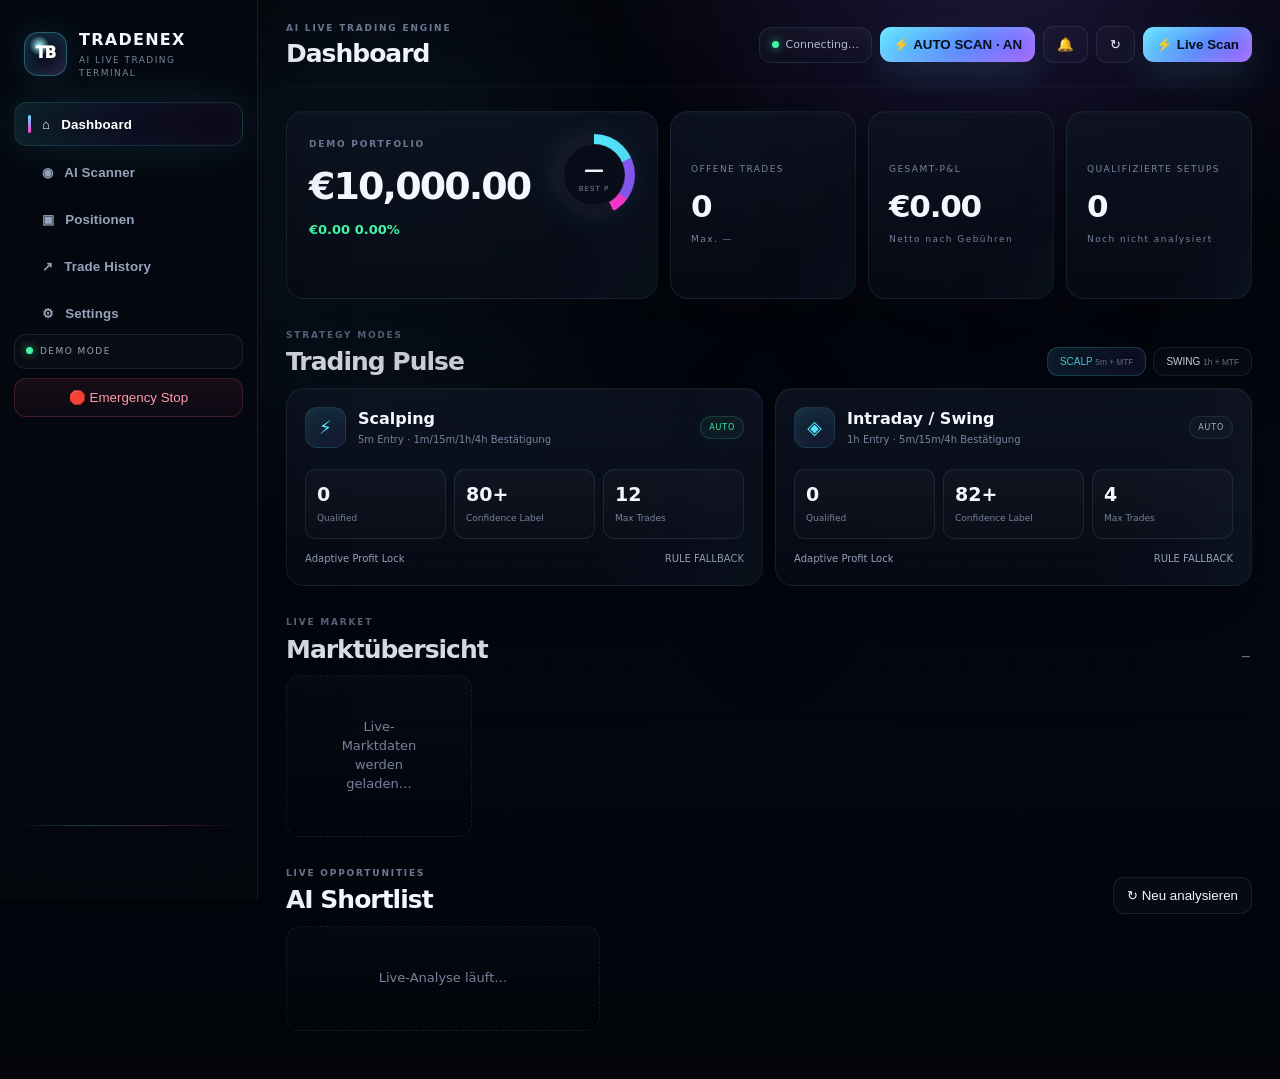
==== commit 07e8225f: "ui: rebuild trade history with net pnl and demo controls" ====
--- a/web/index.html
+++ b/web/index.html
@@ -1 +1 @@
-<!doctype html><html lang="de"><head><meta charset="utf-8"><meta name="viewport" content="width=device-width,initial-scale=1"><meta name="theme-color" content="#070912"><title>TRADENEX AI — Live Trading Terminal</title><link rel="stylesheet" href="./styles.css"></head><body><div class="app-shell"><aside class="sidebar"><div class="brand"><div class="brand-mark">TB</div><div><strong>TRADENEX</strong><span>AI Live Trading Terminal</span></div></div><nav><button class="nav-item active" data-view="dashboard">⌂ <span>Dashboard</span></button><button class="nav-item" data-view="scanner">◉ <span>AI Scanner</span></button><button class="nav-item" data-view="positions">▣ <span>Positionen</span></button><button class="nav-item" data-view="history">↗ <span>Trade History</span></button><button class="nav-item" data-view="settings">⚙ <span>Settings</span></button></nav><div class="sidebar-footer"><div class="paper-badge"><span class="dot"></span><span id="executionLabel">DEMO MODE</span></div><button id="killSwitch" class="kill-switch">🛑 Emergency Stop</button></div></aside><main class="main"><header class="topbar"><div><div class="eyebrow">AI LIVE TRADING ENGINE</div><h1 id="pageTitle">Dashboard</h1></div><div class="top-actions"><div class="engine-status"><span class="pulse"></span><span id="engineLabel">Connecting…</span></div><button id="autoScanBtn" class="primary-btn" title="Automatische Analyse">⚡ AUTO SCAN · AN</button><button id="notifyBtn" class="icon-btn">🔔</button><button id="refreshBtn" class="icon-btn">↻</button><button id="scanBtn" class="primary-btn">⚡ Live Scan</button></div></header><section id="dashboard" class="view active"><div class="hero-grid"><div class="glass hero-card"><div class="hero-top"><div><span class="eyebrow" id="portfolioLabel">DEMO PORTFOLIO</span><div class="big-number" id="equity">€10,000.00</div><div class="profit positive" id="pnl">€0.00 <span>0.00%</span></div></div><div class="mini-ring"><div><b id="confidence">—</b><span>BEST P</span></div></div></div></div><div class="glass metric-card"><span>OFFENE TRADES</span><strong id="openTrades">0</strong><small id="maxTrades">Max. —</small></div><div class="glass metric-card"><span>GESAMT-P&L</span><strong id="dailyPnl">€0.00</strong><small>aktueller Modus</small></div><div class="glass metric-card"><span>QUALIFIZIERTE SETUPS</span><strong id="setupCount">0</strong><small id="scanSummary">Noch nicht analysiert</small></div></div><div class="section-head"><div><span class="eyebrow">STRATEGY MODES</span><h2>Trading Pulse</h2></div><div class="mode-pills"><button class="mode active" data-mode="SCALP">SCALP <small>5m + MTF</small></button><button class="mode" data-mode="SWING">SWING <small>1h + MTF</small></button></div></div><div class="mode-grid"><article class="glass strategy-card"><div class="strategy-head"><div class="strategy-icon">⚡</div><div><h3>Scalping</h3><span>5m Entry · 1m/15m/1h/4h Bestätigung</span></div><span class="tag live">LIVE</span></div><div class="strategy-stats"><div><b id="scalpSignals">0</b><span>Qualified</span></div><div><b id="scalpThreshold">80+</b><span>Min. Confidence</span></div><div><b id="scalpMax">12</b><span>Max Trades</span></div></div><div class="strategy-foot"><span>Haltedauer: unbegrenzt</span><span id="scalpModel">RULE FALLBACK</span></div></article><article class="glass strategy-card"><div class="strategy-head"><div class="strategy-icon">◈</div><div><h3>Intraday / Swing</h3><span>1h Entry · 5m/15m/4h Bestätigung</span></div><span class="tag">LIVE</span></div><div class="strategy-stats"><div><b id="swingSignals">0</b><span>Qualified</span></div><div><b id="swingThreshold">82+</b><span>Min. Confidence</span></div><div><b id="swingMax">4</b><span>Max Trades</span></div></div><div class="strategy-foot"><span>Haltedauer: unbegrenzt</span><span id="swingModel">RULE FALLBACK</span></div></article></div><div class="section-head"><div><span class="eyebrow">LIVE MARKET</span><h2>Marktübersicht</h2></div><span id="marketUpdated" class="eyebrow">—</span></div><div id="marketGrid" class="market-grid"><div class="empty-state">Live-Marktdaten werden geladen…</div></div><div class="section-head"><div><span class="eyebrow">LIVE OPPORTUNITIES</span><h2>AI Shortlist</h2></div><button id="scanSecondary" class="ghost-btn">↻ Neu analysieren</button></div><div id="setupGrid" class="setup-grid"><div class="empty-state">Live-Analyse läuft…</div></div></section><section id="scanner" class="view"><div class="glass scanner-panel"><div class="scanner-toolbar"><div><span class="eyebrow">MARKET SCANNER</span><h2>AI Opportunity Finder</h2><small id="scannerSummary" style="color:var(--muted)">—</small></div><div class="filter-row"><button class="filter active" data-filter="ALL">Alle</button><button class="filter" data-filter="LONG">Long</button><button class="filter" data-filter="SHORT">Short</button><button class="filter" data-filter="SCALP">Scalp</button><button class="filter" data-filter="SWING">Swing</button></div></div><div id="scannerTable" class="scanner-list"><div class="empty-state">Scanner startet automatisch.</div></div></div></section><section id="positions" class="view"><div class="section-head"><div><span class="eyebrow">LIVE BOOK</span><h2>Offene Positionen</h2></div></div><div id="positionsGrid" class="positions-grid"><div class="empty-state">Keine offenen Trades.</div></div></section><section id="history" class="view"><div class="section-head"><div><span class="eyebrow">LIVE JOURNAL</span><h2>Trade History</h2></div></div><div class="hero-grid"><div class="glass metric-card"><span>GESAMTGEWINN</span><strong id="historyProfit">€0.00</strong><small>positive Abschlüsse</small></div><div class="glass metric-card"><span>GESAMTVERLUST</span><strong id="historyLoss">€0.00</strong><small>negative Abschlüsse</small></div><div class="glass metric-card"><span>NETTO-P&L</span><strong id="historyNet">€0.00</strong><small>Gewinn + Verlust</small></div><div class="glass metric-card"><span>WINRATE</span><strong id="historyWinrate">—</strong><small id="historyCount">0 Trades</small></div></div><div id="historyGrid" class="glass history-panel" style="margin-top:16px"><div class="empty-state">History wird geladen.</div></div></section><section id="settings" class="view"><div class="settings-grid"><div class="glass setting-card"><span class="eyebrow">EXECUTION</span><h3>Betriebsmodus</h3><div class="toggle-row"><span>DEMO</span><button id="demoModeBtn" class="primary-btn">Aktiv</button></div><div class="toggle-row"><span>LIVE</span><button id="liveModeBtn" class="ghost-btn">Live wählen</button></div><p id="liveStatus" style="color:var(--muted);font-size:11px">DEMO aktiv – virtuelles Budget verwenden.</p><a class="ghost-btn" href="./demo.html" style="display:inline-block;text-decoration:none">🧪 Demo Lab öffnen</a></div><div class="glass setting-card"><span class="eyebrow">RISK</span><h3>Risk Engine</h3><label>Risk pro Trade <input id="riskInput" type="number" value="0.5" step="0.1"> %</label><label>Max. Tagesverlust <input id="dailyLossInput" type="number" value="2" step="0.1"> %</label><label>Scalp Confidence <input id="settingsScalpConfidence" type="number" value="80" min="50" max="100"></label><label>Swing Confidence <input id="settingsSwingConfidence" type="number" value="82" min="50" max="100"></label></div><div class="glass setting-card"><span class="eyebrow">ENGINE</span><h3>Analyse-Einstellungen</h3><div class="toggle-row"><span>Scalp Engine</span><input id="scalpEnabled" type="checkbox" checked></div><div class="toggle-row"><span>Swing Engine</span><input id="swingEnabled" type="checkbox" checked></div><div class="toggle-row"><span>Live Binance Data</span><b id="settingsLiveData">CHECKING</b></div><div class="toggle-row"><span>Multi-Timeframe</span><b>ON</b></div><div class="toggle-row"><span>Dynamic Exit</span><b>ON</b></div></div><div class="glass setting-card"><span class="eyebrow">ALERTS</span><h3>Benachrichtigungen</h3><div class="toggle-row"><span>Browser / OS Push</span><button id="notifySettingsBtn" class="ghost-btn">Aktivieren</button></div><div class="toggle-row"><span>Neue AI-Setups</span><input id="newSetups" type="checkbox" checked></div><div class="toggle-row"><span>Neue Trades</span><input id="newTrades" type="checkbox" checked></div></div></div></section></main></div><div id="toast" class="toast"></div><script src="./app.js"></script><script src="./autoscan.js"></script><script>(async()=>{const $=s=>document.querySelector(s),money=v=>new Intl.NumberFormat('de-DE',{style:'currency',currency:'EUR'}).format(Number(v||0));async function execution(){try{const e=await(await fetch('/notifications/execution',{cache:'no-store'})).json(),live=e.mode==='LIVE';$('#executionLabel').textContent=live?'LIVE MODE':'DEMO MODE';$('#portfolioLabel').textContent=live?'LIVE PORTFOLIO':'DEMO PORTFOLIO';$('#demoModeBtn').className=live?'ghost-btn':'primary-btn';$('#demoModeBtn').textContent=live?'DEMO auswählen':'Aktiv';$('#liveModeBtn').className=live?'primary-btn':'ghost-btn';$('#liveModeBtn').textContent=live?'LIVE aktiv':'Live wählen';$('#liveStatus').textContent=live?'LIVE ausgewählt – Echtgeld-Execution bleibt gesperrt, bis eine Exchange konfiguriert wurde.':'DEMO aktiv – virtuelle Trades verwenden.'}catch{}}async function setMode(mode){const r=await fetch('/notifications/execution',{method:'POST',headers:{'Content-Type':'application/json'},body:JSON.stringify({mode})}),d=await r.json();if(!r.ok){alert(d.detail||'Modus konnte nicht geändert werden');return}await execution()}async function settings(){try{const s=await(await fetch('/notifications/settings',{cache:'no-store'})).json();$('#scalpEnabled').checked=s.scalp_enabled;$('#swingEnabled').checked=s.swing_enabled;$('#newSetups').checked=s.new_setups;$('#newTrades').checked=s.new_trades;$('#riskInput').value=(s.risk_per_trade*100).toFixed(2);$('#dailyLossInput').value=(s.max_daily_loss*100).toFixed(2)}catch{}}async function saveSettings(){const body={scalp_enabled:$('#scalpEnabled').checked,swing_enabled:$('#swingEnabled').checked,new_setups:$('#newSetups').checked,new_trades:$('#newTrades').checked,auto_scan_enabled:$('#autoScanBtn')?.dataset.enabled!=='false',risk_per_trade:Number($('#riskInput').value)/100,max_daily_loss:Number($('#dailyLossInput').value)/100,scalp_sl_atr:0.75,scalp_tp1_rr:1.8,scalp_tp2_rr:2.7,swing_sl_atr:1.35,swing_tp1_rr:2.2,swing_tp2_rr:4};const r=await fetch('/notifications/settings',{method:'POST',headers:{'Content-Type':'application/json'},body:JSON.stringify(body)});if(!r.ok)alert((await r.json()).detail||'Settings konnten nicht gespeichert werden')}async function history(){try{const [s,h]=await Promise.all([fetch('/demo/status',{cache:'no-store'}).then(r=>r.json()),fetch('/data/analyses?limit=50',{cache:'no-store'}).then(r=>r.json())]);$('#historyProfit').textContent='+'+money(s.gross_profit||0);$('#historyLoss').textContent=money(s.gross_loss||0);$('#historyNet').textContent=(s.net_pnl>=0?'+':'')+money(s.net_pnl||0);$('#historyWinrate').textContent=s.trades?Number(s.win_rate).toFixed(1)+'%':'—';$('#historyCount').textContent=`${s.trades||0} Demo-Trades · ${s.wins||0} W / ${s.losses||0} L`;const items=h.items||[];$('#historyGrid').innerHTML=items.length?'<div class="scanner-list"><div class="scanner-row header"><span>SYMBOL</span><span>SEITE</span><span>MODE</span><span>PROB.</span><span>EV</span><span>STATUS</span><span>DATUM / UHRZEIT</span></div>'+items.map(x=>`<div class="scanner-row"><strong>${x.symbol}</strong><span>${x.side}</span><span>${x.mode}</span><span>${(Number(x.probability||0)*100).toFixed(1)}%</span><span>${Number(x.expected_value_r||0).toFixed(2)}R</span><span>${x.model_version}</span><span>${new Date(x.analyzed_at).toLocaleString('de-DE')}</span></div>`).join('')+'</div>':'<div class="empty-state">Noch keine gespeicherten Analysen.</div>'}catch{}}$('#demoModeBtn').onclick=()=>setMode('DEMO');$('#liveModeBtn').onclick=()=>setMode('LIVE');['scalpEnabled','swingEnabled','newSetups','newTrades','riskInput','dailyLossInput'].forEach(id=>$('#'+id).addEventListener('change',saveSettings));document.querySelector('[data-view="history"]').addEventListener('click',()=>setTimeout(history,50));await execution();await settings();})();</script></body></html>+<!doctype html><html lang="de"><head><meta charset="utf-8"><meta name="viewport" content="width=device-width,initial-scale=1"><meta name="theme-color" content="#070912"><title>TRADENEX AI — Live Trading Terminal</title><link rel="stylesheet" href="./styles.css"></head><body><div class="app-shell"><aside class="sidebar"><div class="brand"><div class="brand-mark">TB</div><div><strong>TRADENEX</strong><span>AI Live Trading Terminal</span></div></div><nav><button class="nav-item active" data-view="dashboard">⌂ <span>Dashboard</span></button><button class="nav-item" data-view="scanner">◉ <span>AI Scanner</span></button><button class="nav-item" data-view="positions">▣ <span>Positionen</span></button><button class="nav-item" data-view="history">↗ <span>Trade History</span></button><button class="nav-item" data-view="settings">⚙ <span>Settings</span></button></nav><div class="sidebar-footer"><div class="paper-badge"><span class="dot"></span><span id="executionLabel">DEMO MODE</span></div><button id="killSwitch" class="kill-switch">🛑 Emergency Stop</button></div></aside><main class="main"><header class="topbar"><div><div class="eyebrow">AI LIVE TRADING ENGINE</div><h1 id="pageTitle">Dashboard</h1></div><div class="top-actions"><div class="engine-status"><span class="pulse"></span><span id="engineLabel">Connecting…</span></div><button id="autoScanBtn" class="primary-btn">⚡ AUTO TRADE · AN</button><button id="notifyBtn" class="icon-btn">🔔</button><button id="refreshBtn" class="icon-btn">↻</button><button id="scanBtn" class="primary-btn">⚡ Live Scan</button></div></header><section id="dashboard" class="view active"><div class="hero-grid"><div class="glass hero-card"><div class="hero-top"><div><span class="eyebrow" id="portfolioLabel">DEMO PORTFOLIO</span><div class="big-number" id="equity">€10,000.00</div><div class="profit positive" id="pnl">€0.00 <span>0.00%</span></div></div><div class="mini-ring"><div><b id="confidence">—</b><span>BEST P</span></div></div></div></div><div class="glass metric-card"><span>OFFENE TRADES</span><strong id="openTrades">0</strong><small id="maxTrades">Max. —</small></div><div class="glass metric-card"><span>GESAMT-P&L</span><strong id="dailyPnl">€0.00</strong><small>Netto nach Gebühren</small></div><div class="glass metric-card"><span>QUALIFIZIERTE SETUPS</span><strong id="setupCount">0</strong><small id="scanSummary">Noch nicht analysiert</small></div></div><div class="section-head"><div><span class="eyebrow">STRATEGY MODES</span><h2>Trading Pulse</h2></div><div class="mode-pills"><button class="mode active" data-mode="SCALP">SCALP <small>5m + MTF</small></button><button class="mode" data-mode="SWING">SWING <small>1h + MTF</small></button></div></div><div class="mode-grid"><article class="glass strategy-card"><div class="strategy-head"><div class="strategy-icon">⚡</div><div><h3>Scalping</h3><span>5m Entry · 1m/15m/1h/4h Bestätigung</span></div><span class="tag live">AUTO</span></div><div class="strategy-stats"><div><b id="scalpSignals">0</b><span>Qualified</span></div><div><b id="scalpThreshold">80+</b><span>Confidence Label</span></div><div><b id="scalpMax">12</b><span>Max Trades</span></div></div><div class="strategy-foot"><span>Adaptive Profit Lock</span><span id="scalpModel">RULE FALLBACK</span></div></article><article class="glass strategy-card"><div class="strategy-head"><div class="strategy-icon">◈</div><div><h3>Intraday / Swing</h3><span>1h Entry · 5m/15m/4h Bestätigung</span></div><span class="tag">AUTO</span></div><div class="strategy-stats"><div><b id="swingSignals">0</b><span>Qualified</span></div><div><b id="swingThreshold">82+</b><span>Confidence Label</span></div><div><b id="swingMax">4</b><span>Max Trades</span></div></div><div class="strategy-foot"><span>Adaptive Profit Lock</span><span id="swingModel">RULE FALLBACK</span></div></article></div><div class="section-head"><div><span class="eyebrow">LIVE MARKET</span><h2>Marktübersicht</h2></div><span id="marketUpdated" class="eyebrow">—</span></div><div id="marketGrid" class="market-grid"><div class="empty-state">Live-Marktdaten werden geladen…</div></div><div class="section-head"><div><span class="eyebrow">LIVE OPPORTUNITIES</span><h2>AI Shortlist</h2></div><button id="scanSecondary" class="ghost-btn">↻ Neu analysieren</button></div><div id="setupGrid" class="setup-grid"><div class="empty-state">Live-Analyse läuft…</div></div></section><section id="scanner" class="view"><div class="glass scanner-panel"><div class="scanner-toolbar"><div><span class="eyebrow">MARKET SCANNER</span><h2>AI Opportunity Finder</h2><small id="scannerSummary" style="color:var(--muted)">AUTO TRADE übernimmt qualifizierte Top-Signale automatisch.</small></div><div class="filter-row"><button class="filter active" data-filter="ALL">Alle</button><button class="filter" data-filter="LONG">Long</button><button class="filter" data-filter="SHORT">Short</button><button class="filter" data-filter="SCALP">Scalp</button><button class="filter" data-filter="SWING">Swing</button></div></div><div id="scannerTable" class="scanner-list"><div class="empty-state">Scanner startet automatisch.</div></div></div></section><section id="positions" class="view"><div class="section-head"><div><span class="eyebrow">LIVE BOOK</span><h2>Offene Positionen</h2></div></div><div id="positionsGrid" class="positions-grid"><div class="empty-state">Keine offenen Trades.</div></div></section><section id="history" class="view"><div class="section-head"><div><span class="eyebrow">LIVE JOURNAL</span><h2>Trade History</h2></div></div><div class="hero-grid"><div class="glass metric-card"><span>GESAMTGEWINN</span><strong id="historyProfit">+€0.00</strong><small>positive Netto-Abschlüsse</small></div><div class="glass metric-card"><span>GESAMTVERLUST</span><strong id="historyLoss">€0.00</strong><small>negative Netto-Abschlüsse</small></div><div class="glass metric-card"><span>NETTO-P&L</span><strong id="historyNet">+€0.00</strong><small>nach Entry + Exit Gebühren</small></div><div class="glass metric-card"><span>WINRATE</span><strong id="historyWinrate">—</strong><small id="historyCount">0 Trades</small></div></div><div id="historyGrid" class="glass history-panel" style="margin-top:16px"><div class="empty-state">History wird geladen.</div></div></section><section id="settings" class="view"><div class="settings-grid"><div class="glass setting-card"><span class="eyebrow">EXECUTION</span><h3>Betriebsmodus</h3><div class="toggle-row"><span>DEMO</span><button id="demoModeBtn" class="primary-btn">Aktiv</button></div><div class="toggle-row"><span>LIVE</span><button id="liveModeBtn" class="ghost-btn">Live wählen</button></div><p id="liveStatus" style="color:var(--muted);font-size:11px">DEMO aktiv – virtuelle Trades verwenden.</p></div><div class="glass setting-card"><span class="eyebrow">RISK</span><h3>Risk Engine</h3><label>Risk pro Trade <input id="riskInput" type="number" value="0.5" step="0.1"> %</label><label>Max. Tagesverlust <input id="dailyLossInput" type="number" value="2" step="0.1"> %</label><label>Scalp Confidence Label <input id="settingsScalpConfidence" type="number" value="80" min="50" max="100"></label><label>Swing Confidence Label <input id="settingsSwingConfidence" type="number" value="82" min="50" max="100"></label></div><div class="glass setting-card"><span class="eyebrow">ENGINE</span><h3>Analyse-Einstellungen</h3><div class="toggle-row"><span>Scalp Engine</span><input id="scalpEnabled" type="checkbox" checked></div><div class="toggle-row"><span>Swing Engine</span><input id="swingEnabled" type="checkbox" checked></div><div class="toggle-row"><span>Live Binance Data</span><b id="settingsLiveData">CHECKING</b></div><div class="toggle-row"><span>Multi-Timeframe</span><b>ON</b></div><div class="toggle-row"><span>Adaptive Dynamic Exit</span><b>ON</b></div></div><div class="glass setting-card"><span class="eyebrow">FEES</span><h3>Hyperliquid Demo</h3><div class="toggle-row"><span>Maker / Order</span><b>€0.004</b></div><div class="toggle-row"><span>Taker / Order</span><b>€0.007</b></div><div class="toggle-row"><span>Aktiver Typ</span><b>TAKER</b></div><p style="color:var(--muted);font-size:11px">Entry- und Exit-Order werden beim Schließen vom Brutto-Ergebnis abgezogen.</p></div></div></section></main></div><div id="toast" class="toast"></div><script src="./app.js"></script><script src="./autoscan.js"></script><script>(async()=>{const $=s=>document.querySelector(s),money=v=>new Intl.NumberFormat('de-DE',{style:'currency',currency:'EUR'}).format(Number(v||0));async function execution(){try{const e=await(await fetch('/execution',{cache:'no-store'})).json(),live=e.mode==='LIVE';$('#executionLabel').textContent=live?'LIVE MODE':'DEMO MODE';$('#portfolioLabel').textContent=live?'LIVE PORTFOLIO':'DEMO PORTFOLIO';$('#demoModeBtn').className=live?'ghost-btn':'primary-btn';$('#demoModeBtn').textContent=live?'DEMO auswählen':'Aktiv';$('#liveModeBtn').className=live?'primary-btn':'ghost-btn';$('#liveModeBtn').textContent=live?'LIVE aktiv':'Live wählen';$('#liveStatus').textContent=live?'LIVE ausgewählt – Echtgeld-Execution bleibt gesperrt, bis eine Exchange konfiguriert wurde.':'DEMO aktiv – virtuelle Trades verwenden.'}catch{}}async function settings(){try{const s=await(await fetch('/notifications/settings',{cache:'no-store'})).json();$('#scalpEnabled').checked=s.scalp_enabled;$('#swingEnabled').checked=s.swing_enabled;$('#riskInput').value=(s.risk_per_trade*100).toFixed(2);$('#dailyLossInput').value=(s.max_daily_loss*100).toFixed(2)}catch{}}async function saveSettings(){try{const base=await(await fetch('/notifications/settings',{cache:'no-store'})).json();const body={...base,scalp_enabled:$('#scalpEnabled').checked,swing_enabled:$('#swingEnabled').checked,risk_per_trade:Number($('#riskInput').value)/100,max_daily_loss:Number($('#dailyLossInput').value)/100};await fetch('/notifications/settings',{method:'POST',headers:{'Content-Type':'application/json'},body:JSON.stringify(body)})}catch{}}async function history(){try{const [s,t]=await Promise.all([fetch('/demo/status',{cache:'no-store'}).then(r=>r.json()),fetch('/demo/trades?limit=100',{cache:'no-store'}).then(r=>r.json())]);$('#historyProfit').textContent='+'+money(s.gross_profit||0);$('#historyLoss').textContent=money(s.gross_loss||0);$('#historyNet').textContent=(s.net_pnl>=0?'+':'')+money(s.net_pnl||0);$('#historyWinrate').textContent=s.trades?Number(s.win_rate).toFixed(1)+'%':'—';$('#historyCount').textContent=`${s.trades||0} Trades · ${s.wins||0} W / ${s.losses||0} L`;const items=t.items||[];$('#historyGrid').innerHTML=items.length?`<div class="trade-history-list"><div class="trade-history-row header"><span>SYMBOL</span><span>SEITE</span><span>MODE</span><span>ENTRY</span><span>EXIT NET</span><span>BRUTTO</span><span>GEBÜHREN</span><span>NETTO-P&L</span><span>STATUS</span></div>${items.map(x=>{const pnl=Number(x.pnl||0),win=pnl>0;return `<div class="trade-history-row ${win?'trade-win':'trade-loss'}"><strong>${x.symbol}</strong><span>${x.side}</span><span>${x.mode}</span><span>${Number(x.entry||0).toLocaleString('de-DE',{maximumFractionDigits:8})}</span><span>${Number(x.exit_price||0).toLocaleString('de-DE',{maximumFractionDigits:8)}</span><span>${(Number(x.gross_pnl||0)>=0?'+':'')+money(x.gross_pnl||0)}</span><span>${money(x.total_fees||0)}</span><strong class="pnl-cell">${pnl>=0?'+':''}${money(pnl)}</strong><span class="result-pill">${win?'WIN':'LOSS'}</span></div>`}).join('')}</div>`:'<div class="empty-state">Noch keine geschlossenen Demo-Trades.</div>'}catch{}}$('#demoModeBtn').onclick=async()=>{await fetch('/execution',{method:'POST',headers:{'Content-Type':'application/json'},body:JSON.stringify({mode:'DEMO'})});await execution()};$('#liveModeBtn').onclick=async()=>{await fetch('/execution',{method:'POST',headers:{'Content-Type':'application/json'},body:JSON.stringify({mode:'LIVE'})});await execution()};['scalpEnabled','swingEnabled','riskInput','dailyLossInput'].forEach(id=>$('#'+id).addEventListener('change',saveSettings));document.querySelector('[data-view="history"]').addEventListener('click',()=>setTimeout(history,50));await execution();await settings();})();</script></body></html>
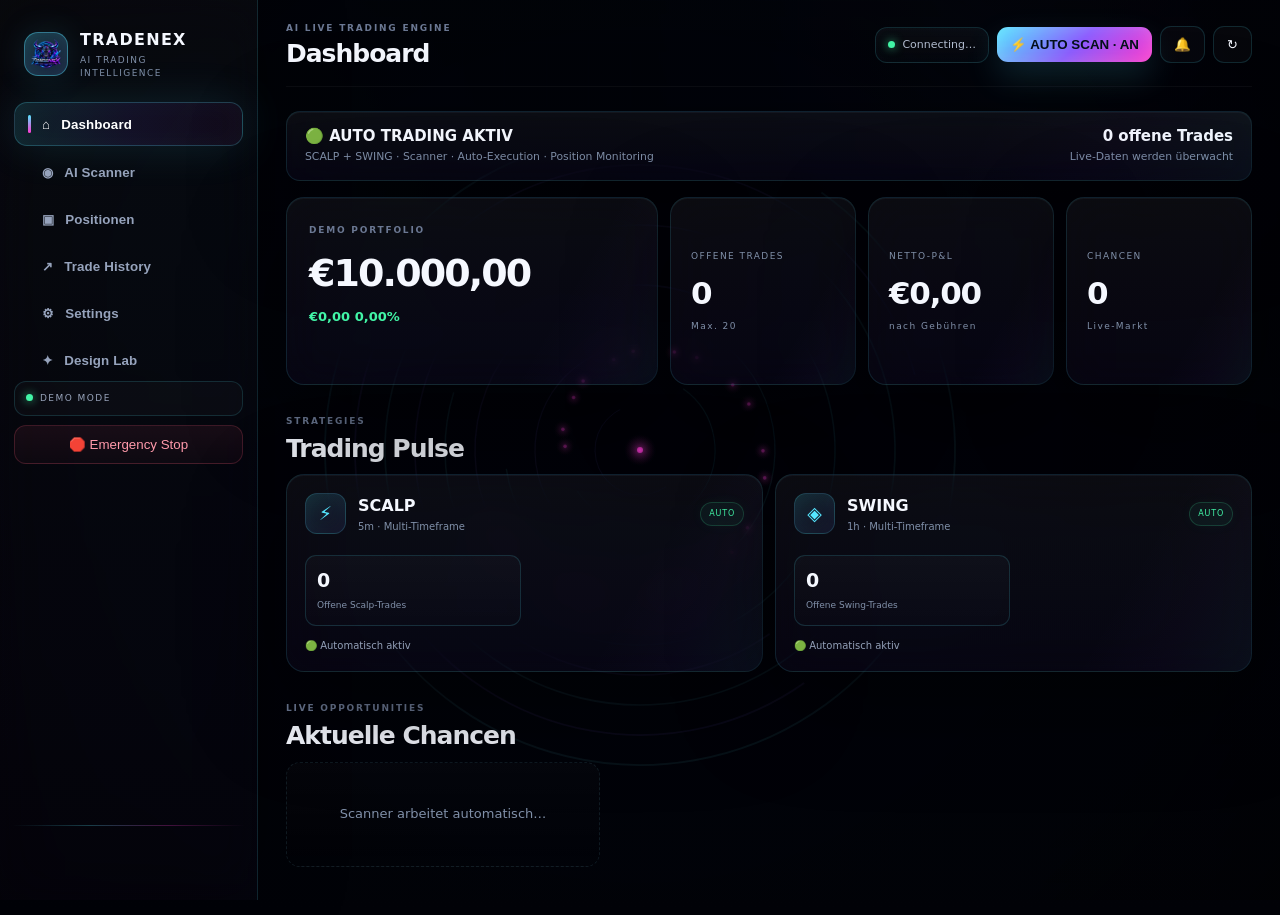
==== commit efb81266: "simplify TRADENEX dashboard and clarify automatic trading" ====
--- a/web/index.html
+++ b/web/index.html
@@ -1 +1,19 @@
-<!doctype html><html lang="de"><head><meta charset="utf-8"><meta name="viewport" content="width=device-width,initial-scale=1"><meta name="theme-color" content="#070912"><title>TRADENEX AI — Live Trading Terminal</title><link rel="stylesheet" href="./styles.css"></head><body><div class="app-shell"><aside class="sidebar"><div class="brand"><div class="brand-mark">TB</div><div><strong>TRADENEX</strong><span>AI Live Trading Terminal</span></div></div><nav><button class="nav-item active" data-view="dashboard">⌂ <span>Dashboard</span></button><button class="nav-item" data-view="scanner">◉ <span>AI Scanner</span></button><button class="nav-item" data-view="positions">▣ <span>Positionen</span></button><button class="nav-item" data-view="history">↗ <span>Trade History</span></button><button class="nav-item" data-view="settings">⚙ <span>Settings</span></button></nav><div class="sidebar-footer"><div class="paper-badge"><span class="dot"></span><span id="executionLabel">DEMO MODE</span></div><button id="killSwitch" class="kill-switch">🛑 Emergency Stop</button></div></aside><main class="main"><header class="topbar"><div><div class="eyebrow">AI LIVE TRADING ENGINE</div><h1 id="pageTitle">Dashboard</h1></div><div class="top-actions"><div class="engine-status"><span class="pulse"></span><span id="engineLabel">Connecting…</span></div><button id="autoScanBtn" class="primary-btn">⚡ AUTO TRADE · AN</button><button id="notifyBtn" class="icon-btn">🔔</button><button id="refreshBtn" class="icon-btn">↻</button><button id="scanBtn" class="primary-btn">⚡ Live Scan</button></div></header><section id="dashboard" class="view active"><div class="hero-grid"><div class="glass hero-card"><div class="hero-top"><div><span class="eyebrow" id="portfolioLabel">DEMO PORTFOLIO</span><div class="big-number" id="equity">€10,000.00</div><div class="profit positive" id="pnl">€0.00 <span>0.00%</span></div></div><div class="mini-ring"><div><b id="confidence">—</b><span>BEST P</span></div></div></div></div><div class="glass metric-card"><span>OFFENE TRADES</span><strong id="openTrades">0</strong><small id="maxTrades">Max. —</small></div><div class="glass metric-card"><span>GESAMT-P&L</span><strong id="dailyPnl">€0.00</strong><small>Netto nach Gebühren</small></div><div class="glass metric-card"><span>QUALIFIZIERTE SETUPS</span><strong id="setupCount">0</strong><small id="scanSummary">Noch nicht analysiert</small></div></div><div class="section-head"><div><span class="eyebrow">STRATEGY MODES</span><h2>Trading Pulse</h2></div><div class="mode-pills"><button class="mode active" data-mode="SCALP">SCALP <small>5m + MTF</small></button><button class="mode" data-mode="SWING">SWING <small>1h + MTF</small></button></div></div><div class="mode-grid"><article class="glass strategy-card"><div class="strategy-head"><div class="strategy-icon">⚡</div><div><h3>Scalping</h3><span>5m Entry · 1m/15m/1h/4h Bestätigung</span></div><span class="tag live">AUTO</span></div><div class="strategy-stats"><div><b id="scalpSignals">0</b><span>Qualified</span></div><div><b id="scalpThreshold">80+</b><span>Confidence Label</span></div><div><b id="scalpMax">12</b><span>Max Trades</span></div></div><div class="strategy-foot"><span>Adaptive Profit Lock</span><span id="scalpModel">RULE FALLBACK</span></div></article><article class="glass strategy-card"><div class="strategy-head"><div class="strategy-icon">◈</div><div><h3>Intraday / Swing</h3><span>1h Entry · 5m/15m/4h Bestätigung</span></div><span class="tag">AUTO</span></div><div class="strategy-stats"><div><b id="swingSignals">0</b><span>Qualified</span></div><div><b id="swingThreshold">82+</b><span>Confidence Label</span></div><div><b id="swingMax">4</b><span>Max Trades</span></div></div><div class="strategy-foot"><span>Adaptive Profit Lock</span><span id="swingModel">RULE FALLBACK</span></div></article></div><div class="section-head"><div><span class="eyebrow">LIVE MARKET</span><h2>Marktübersicht</h2></div><span id="marketUpdated" class="eyebrow">—</span></div><div id="marketGrid" class="market-grid"><div class="empty-state">Live-Marktdaten werden geladen…</div></div><div class="section-head"><div><span class="eyebrow">LIVE OPPORTUNITIES</span><h2>AI Shortlist</h2></div><button id="scanSecondary" class="ghost-btn">↻ Neu analysieren</button></div><div id="setupGrid" class="setup-grid"><div class="empty-state">Live-Analyse läuft…</div></div></section><section id="scanner" class="view"><div class="glass scanner-panel"><div class="scanner-toolbar"><div><span class="eyebrow">MARKET SCANNER</span><h2>AI Opportunity Finder</h2><small id="scannerSummary" style="color:var(--muted)">AUTO TRADE übernimmt qualifizierte Top-Signale automatisch.</small></div><div class="filter-row"><button class="filter active" data-filter="ALL">Alle</button><button class="filter" data-filter="LONG">Long</button><button class="filter" data-filter="SHORT">Short</button><button class="filter" data-filter="SCALP">Scalp</button><button class="filter" data-filter="SWING">Swing</button></div></div><div id="scannerTable" class="scanner-list"><div class="empty-state">Scanner startet automatisch.</div></div></div></section><section id="positions" class="view"><div class="section-head"><div><span class="eyebrow">LIVE BOOK</span><h2>Offene Positionen</h2></div></div><div id="positionsGrid" class="positions-grid"><div class="empty-state">Keine offenen Trades.</div></div></section><section id="history" class="view"><div class="section-head"><div><span class="eyebrow">LIVE JOURNAL</span><h2>Trade History</h2></div></div><div class="hero-grid"><div class="glass metric-card"><span>GESAMTGEWINN</span><strong id="historyProfit">+€0.00</strong><small>positive Netto-Abschlüsse</small></div><div class="glass metric-card"><span>GESAMTVERLUST</span><strong id="historyLoss">€0.00</strong><small>negative Netto-Abschlüsse</small></div><div class="glass metric-card"><span>NETTO-P&L</span><strong id="historyNet">+€0.00</strong><small>nach Entry + Exit Gebühren</small></div><div class="glass metric-card"><span>WINRATE</span><strong id="historyWinrate">—</strong><small id="historyCount">0 Trades</small></div></div><div id="historyGrid" class="glass history-panel" style="margin-top:16px"><div class="empty-state">History wird geladen.</div></div></section><section id="settings" class="view"><div class="settings-grid"><div class="glass setting-card"><span class="eyebrow">EXECUTION</span><h3>Betriebsmodus</h3><div class="toggle-row"><span>DEMO</span><button id="demoModeBtn" class="primary-btn">Aktiv</button></div><div class="toggle-row"><span>LIVE</span><button id="liveModeBtn" class="ghost-btn">Live wählen</button></div><p id="liveStatus" style="color:var(--muted);font-size:11px">DEMO aktiv – virtuelle Trades verwenden.</p></div><div class="glass setting-card"><span class="eyebrow">RISK</span><h3>Risk Engine</h3><label>Risk pro Trade <input id="riskInput" type="number" value="0.5" step="0.1"> %</label><label>Max. Tagesverlust <input id="dailyLossInput" type="number" value="2" step="0.1"> %</label><label>Scalp Confidence Label <input id="settingsScalpConfidence" type="number" value="80" min="50" max="100"></label><label>Swing Confidence Label <input id="settingsSwingConfidence" type="number" value="82" min="50" max="100"></label></div><div class="glass setting-card"><span class="eyebrow">ENGINE</span><h3>Analyse-Einstellungen</h3><div class="toggle-row"><span>Scalp Engine</span><input id="scalpEnabled" type="checkbox" checked></div><div class="toggle-row"><span>Swing Engine</span><input id="swingEnabled" type="checkbox" checked></div><div class="toggle-row"><span>Live Binance Data</span><b id="settingsLiveData">CHECKING</b></div><div class="toggle-row"><span>Multi-Timeframe</span><b>ON</b></div><div class="toggle-row"><span>Adaptive Dynamic Exit</span><b>ON</b></div></div><div class="glass setting-card"><span class="eyebrow">FEES</span><h3>Hyperliquid Demo</h3><div class="toggle-row"><span>Maker / Order</span><b>€0.004</b></div><div class="toggle-row"><span>Taker / Order</span><b>€0.007</b></div><div class="toggle-row"><span>Aktiver Typ</span><b>TAKER</b></div><p style="color:var(--muted);font-size:11px">Entry- und Exit-Order werden beim Schließen vom Brutto-Ergebnis abgezogen.</p></div></div></section></main></div><div id="toast" class="toast"></div><script src="./app.js"></script><script src="./autoscan.js"></script><script>(async()=>{const $=s=>document.querySelector(s),money=v=>new Intl.NumberFormat('de-DE',{style:'currency',currency:'EUR'}).format(Number(v||0));async function execution(){try{const e=await(await fetch('/execution',{cache:'no-store'})).json(),live=e.mode==='LIVE';$('#executionLabel').textContent=live?'LIVE MODE':'DEMO MODE';$('#portfolioLabel').textContent=live?'LIVE PORTFOLIO':'DEMO PORTFOLIO';$('#demoModeBtn').className=live?'ghost-btn':'primary-btn';$('#demoModeBtn').textContent=live?'DEMO auswählen':'Aktiv';$('#liveModeBtn').className=live?'primary-btn':'ghost-btn';$('#liveModeBtn').textContent=live?'LIVE aktiv':'Live wählen';$('#liveStatus').textContent=live?'LIVE ausgewählt – Echtgeld-Execution bleibt gesperrt, bis eine Exchange konfiguriert wurde.':'DEMO aktiv – virtuelle Trades verwenden.'}catch{}}async function settings(){try{const s=await(await fetch('/notifications/settings',{cache:'no-store'})).json();$('#scalpEnabled').checked=s.scalp_enabled;$('#swingEnabled').checked=s.swing_enabled;$('#riskInput').value=(s.risk_per_trade*100).toFixed(2);$('#dailyLossInput').value=(s.max_daily_loss*100).toFixed(2)}catch{}}async function saveSettings(){try{const base=await(await fetch('/notifications/settings',{cache:'no-store'})).json();const body={...base,scalp_enabled:$('#scalpEnabled').checked,swing_enabled:$('#swingEnabled').checked,risk_per_trade:Number($('#riskInput').value)/100,max_daily_loss:Number($('#dailyLossInput').value)/100};await fetch('/notifications/settings',{method:'POST',headers:{'Content-Type':'application/json'},body:JSON.stringify(body)})}catch{}}async function history(){try{const [s,t]=await Promise.all([fetch('/demo/status',{cache:'no-store'}).then(r=>r.json()),fetch('/demo/trades?limit=100',{cache:'no-store'}).then(r=>r.json())]);$('#historyProfit').textContent='+'+money(s.gross_profit||0);$('#historyLoss').textContent=money(s.gross_loss||0);$('#historyNet').textContent=(s.net_pnl>=0?'+':'')+money(s.net_pnl||0);$('#historyWinrate').textContent=s.trades?Number(s.win_rate).toFixed(1)+'%':'—';$('#historyCount').textContent=`${s.trades||0} Trades · ${s.wins||0} W / ${s.losses||0} L`;const items=t.items||[];$('#historyGrid').innerHTML=items.length?`<div class="trade-history-list"><div class="trade-history-row header"><span>SYMBOL</span><span>SEITE</span><span>MODE</span><span>ENTRY</span><span>EXIT NET</span><span>BRUTTO</span><span>GEBÜHREN</span><span>NETTO-P&L</span><span>STATUS</span></div>${items.map(x=>{const pnl=Number(x.pnl||0),win=pnl>0;return `<div class="trade-history-row ${win?'trade-win':'trade-loss'}"><strong>${x.symbol}</strong><span>${x.side}</span><span>${x.mode}</span><span>${Number(x.entry||0).toLocaleString('de-DE',{maximumFractionDigits:8})}</span><span>${Number(x.exit_price||0).toLocaleString('de-DE',{maximumFractionDigits:8)}</span><span>${(Number(x.gross_pnl||0)>=0?'+':'')+money(x.gross_pnl||0)}</span><span>${money(x.total_fees||0)}</span><strong class="pnl-cell">${pnl>=0?'+':''}${money(pnl)}</strong><span class="result-pill">${win?'WIN':'LOSS'}</span></div>`}).join('')}</div>`:'<div class="empty-state">Noch keine geschlossenen Demo-Trades.</div>'}catch{}}$('#demoModeBtn').onclick=async()=>{await fetch('/execution',{method:'POST',headers:{'Content-Type':'application/json'},body:JSON.stringify({mode:'DEMO'})});await execution()};$('#liveModeBtn').onclick=async()=>{await fetch('/execution',{method:'POST',headers:{'Content-Type':'application/json'},body:JSON.stringify({mode:'LIVE'})});await execution()};['scalpEnabled','swingEnabled','riskInput','dailyLossInput'].forEach(id=>$('#'+id).addEventListener('change',saveSettings));document.querySelector('[data-view="history"]').addEventListener('click',()=>setTimeout(history,50));await execution();await settings();})();</script></body></html>+<!doctype html><html lang="de"><head><meta charset="utf-8"><meta name="viewport" content="width=device-width,initial-scale=1"><meta name="theme-color" content="#070912"><title>TRADENEX AI — Live Trading Terminal</title><link rel="stylesheet" href="./styles.css"><style>
+/* TRADENEX simplified dashboard */
+#dashboard .mini-ring,#dashboard .section-head:has(#scanSecondary),#dashboard .mode-pills{display:none!important}
+#dashboard .hero-grid:first-child{grid-template-columns:2fr 1fr 1fr 1fr!important}
+#dashboard .strategy-stats>div:nth-child(2){display:none!important}
+#dashboard .strategy-stats{grid-template-columns:1fr 1fr!important}
+#dashboard .strategy-card .strategy-foot span:last-child{display:none!important}
+#dashboard .setup-card .score,#dashboard .setup-card .setup-meta:nth-of-type(n+2),#dashboard .setup-card .setup-reason,#dashboard .setup-card .trade-actions{display:none!important}
+#dashboard .setup-card{padding:16px!important}
+#dashboard .setup-card .setup-meta{display:grid!important}
+#dashboard .setup-card .setup-meta:first-of-type{display:none!important}
+.auto-status{margin:0 0 16px;padding:14px 18px;border-radius:14px;display:flex;justify-content:space-between;align-items:center;gap:16px}
+.auto-status strong{font-size:15px}.auto-status small{color:var(--muted)}
+.auto-status .status-right{text-align:right}
+#scannerTable .scanner-row button{display:none!important}
+.trade-history-row.trade-win{background:rgba(34,197,94,.10)!important;border-left:4px solid #22c55e!important}
+.trade-history-row.trade-loss{background:rgba(239,68,68,.10)!important;border-left:4px solid #ef4444!important}
+.trade-history-row.trade-win .pnl-cell{color:#22c55e!important}.trade-history-row.trade-loss .pnl-cell{color:#ef4444!important}
+</style></head><body><div class="app-shell"><aside class="sidebar"><div class="brand"><div class="brand-mark">TB</div><div><strong>TRADENEX</strong><span>AI Live Trading Terminal</span></div></div><nav><button class="nav-item active" data-view="dashboard">⌂ <span>Dashboard</span></button><button class="nav-item" data-view="scanner">◉ <span>AI Scanner</span></button><button class="nav-item" data-view="positions">▣ <span>Positionen</span></button><button class="nav-item" data-view="history">↗ <span>Trade History</span></button><button class="nav-item" data-view="settings">⚙ <span>Settings</span></button></nav><div class="sidebar-footer"><div class="paper-badge"><span class="dot"></span><span id="executionLabel">DEMO MODE</span></div><button id="killSwitch" class="kill-switch">🛑 Emergency Stop</button></div></aside><main class="main"><header class="topbar"><div><div class="eyebrow">AI LIVE TRADING ENGINE</div><h1 id="pageTitle">Dashboard</h1></div><div class="top-actions"><div class="engine-status"><span class="pulse"></span><span id="engineLabel">Connecting…</span></div><button id="autoScanBtn" class="primary-btn">⚡ AUTO TRADING · AN</button><button id="notifyBtn" class="icon-btn">🔔</button><button id="refreshBtn" class="icon-btn">↻</button><button id="scanBtn" class="primary-btn" style="display:none">⚡ Live Scan</button></div></header><section id="dashboard" class="view active"><div class="auto-status glass"><div><strong>🟢 AUTO TRADING AKTIV</strong><br><small>SCALP + SWING · Scanner · Auto-Execution · Position Monitoring</small></div><div class="status-right"><strong id="autoTradeCount">0 offene Trades</strong><br><small id="autoTradeStatus">Live-Daten werden überwacht</small></div></div><div class="hero-grid"><div class="glass hero-card"><div class="hero-top"><div><span class="eyebrow" id="portfolioLabel">DEMO PORTFOLIO</span><div class="big-number" id="equity">€10.000,00</div><div class="profit positive" id="pnl">€0,00 <span>0,00%</span></div></div></div></div><div class="glass metric-card"><span>OFFENE TRADES</span><strong id="openTrades">0</strong><small id="maxTrades">Max. 20</small></div><div class="glass metric-card"><span>NETTO-P&L</span><strong id="dailyPnl">€0,00</strong><small>nach Gebühren</small></div><div class="glass metric-card"><span>CHANCEN</span><strong id="setupCount">0</strong><small id="scanSummary">Live-Markt</small></div></div><div class="section-head"><div><span class="eyebrow">STRATEGIES</span><h2>Trading Pulse</h2></div></div><div class="mode-grid"><article class="glass strategy-card"><div class="strategy-head"><div class="strategy-icon">⚡</div><div><h3>SCALP</h3><span>5m · Multi-Timeframe</span></div><span class="tag live">AUTO</span></div><div class="strategy-stats"><div><b id="scalpSignals">0</b><span>Offene Scalp-Trades</span></div><div><b id="scalpMax">12</b><span>Maximal</span></div></div><div class="strategy-foot"><span>🟢 Automatisch aktiv</span><span id="scalpModel"></span></div></article><article class="glass strategy-card"><div class="strategy-head"><div class="strategy-icon">◈</div><div><h3>SWING</h3><span>1h · Multi-Timeframe</span></div><span class="tag live">AUTO</span></div><div class="strategy-stats"><div><b id="swingSignals">0</b><span>Offene Swing-Trades</span></div><div><b id="swingMax">4</b><span>Maximal</span></div></div><div class="strategy-foot"><span>🟢 Automatisch aktiv</span><span id="swingModel"></span></div></article></div><div class="section-head"><div><span class="eyebrow">LIVE OPPORTUNITIES</span><h2>Aktuelle Chancen</h2></div></div><div id="setupGrid" class="setup-grid"><div class="empty-state">Scanner arbeitet automatisch…</div></div></section><section id="scanner" class="view"><div class="glass scanner-panel"><div class="scanner-toolbar"><div><span class="eyebrow">MARKET SCANNER</span><h2>Aktuelle Chancen</h2><small id="scannerSummary" style="color:var(--muted)">Der Scanner sucht automatisch nach handelbaren Setups.</small></div><div class="filter-row"><button class="filter active" data-filter="ALL">Alle</button><button class="filter" data-filter="LONG">Long</button><button class="filter" data-filter="SHORT">Short</button><button class="filter" data-filter="SCALP">Scalp</button><button class="filter" data-filter="SWING">Swing</button></div></div><div id="scannerTable" class="scanner-list"><div class="empty-state">Scanner startet automatisch.</div></div></div></section><section id="positions" class="view"><div class="section-head"><div><span class="eyebrow">LIVE BOOK</span><h2>Offene Positionen</h2></div><span class="eyebrow">AUTO · SCALP + SWING</span></div><div id="positionsGrid" class="positions-grid"><div class="empty-state">Keine offenen Trades.</div></div></section><section id="history" class="view"><div class="section-head"><div><span class="eyebrow">LIVE JOURNAL</span><h2>Trade History</h2></div></div><div class="hero-grid"><div class="glass metric-card"><span>GESAMTGEWINN</span><strong id="historyProfit">+€0,00</strong><small>Netto-Gewinne</small></div><div class="glass metric-card"><span>GESAMTVERLUST</span><strong id="historyLoss">€0,00</strong><small>Netto-Verluste</small></div><div class="glass metric-card"><span>NETTO-P&L</span><strong id="historyNet">+€0,00</strong><small>nach Gebühren</small></div><div class="glass metric-card"><span>WINRATE</span><strong id="historyWinrate">—</strong><small id="historyCount">0 Trades</small></div></div><div id="historyGrid" class="glass history-panel" style="margin-top:16px"><div class="empty-state">Noch keine geschlossenen Demo-Trades.</div></div></section><section id="settings" class="view"><div class="settings-grid"><div class="glass setting-card"><span class="eyebrow">EXECUTION</span><h3>Betriebsmodus</h3><div class="toggle-row"><span>DEMO</span><button id="demoModeBtn" class="primary-btn">Aktiv</button></div><div class="toggle-row"><span>LIVE</span><button id="liveModeBtn" class="ghost-btn">Live wählen</button></div><p id="liveStatus" style="color:var(--muted);font-size:11px">DEMO aktiv – virtuelle Trades verwenden.</p></div><div class="glass setting-card"><span class="eyebrow">RISK</span><h3>Risk Engine</h3><label>Risk pro Trade <input id="riskInput" type="number" value="0.5" step="0.1"> %</label><label>Max. Tagesverlust <input id="dailyLossInput" type="number" value="2" step="0.1"> %</label><label style="display:none">Scalp Confidence Label <input id="settingsScalpConfidence" type="number" value="80"></label><label style="display:none">Swing Confidence Label <input id="settingsSwingConfidence" type="number" value="82"></label></div><div class="glass setting-card"><span class="eyebrow">ENGINE</span><h3>Automatik</h3><div class="toggle-row"><span>SCALP</span><b>🟢 AUTO</b></div><div class="toggle-row"><span>SWING</span><b>🟢 AUTO</b></div><div class="toggle-row"><span>Live Binance Data</span><b id="settingsLiveData">CHECKING</b></div><div class="toggle-row"><span>Multi-Timeframe</span><b>ON</b></div><div class="toggle-row"><span>Dynamic Profit Lock</span><b>ON</b></div></div><div class="glass setting-card"><span class="eyebrow">FEES</span><h3>Hyperliquid Demo</h3><div class="toggle-row"><span>Maker / Order</span><b>€0.004</b></div><div class="toggle-row"><span>Taker / Order</span><b>€0.007</b></div><div class="toggle-row"><span>Aktiver Typ</span><b>TAKER</b></div><p style="color:var(--muted);font-size:11px">Gebühren werden bei der Netto-P&L berücksichtigt.</p></div></div></section></main></div><div id="toast" class="toast"></div><script src="./app.js"></script><script src="./autoscan.js"></script><script>(async()=>{const $=s=>document.querySelector(s),money=v=>new Intl.NumberFormat('de-DE',{style:'currency',currency:'EUR'}).format(Number(v||0));async function execution(){try{const e=await(await fetch('/execution',{cache:'no-store'})).json(),live=e.mode==='LIVE';$('#executionLabel').textContent=live?'LIVE MODE':'DEMO MODE';$('#portfolioLabel').textContent=live?'LIVE PORTFOLIO':'DEMO PORTFOLIO';$('#demoModeBtn').className=live?'ghost-btn':'primary-btn';$('#demoModeBtn').textContent=live?'DEMO auswählen':'Aktiv';$('#liveModeBtn').className=live?'primary-btn':'ghost-btn';$('#liveModeBtn').textContent=live?'LIVE aktiv':'Live wählen';$('#liveStatus').textContent=live?'LIVE ausgewählt – Echtgeld-Execution bleibt gesperrt, bis eine Exchange konfiguriert wurde.':'DEMO aktiv – virtuelle Trades verwenden.'}catch{}}async function settings(){try{const s=await(await fetch('/notifications/settings',{cache:'no-store'})).json();$('#scalpEnabled').checked=s.scalp_enabled;$('#swingEnabled').checked=s.swing_enabled;$('#riskInput').value=(s.risk_per_trade*100).toFixed(2);$('#dailyLossInput').value=(s.max_daily_loss*100).toFixed(2)}catch{}}async function history(){try{const [s,t]=await Promise.all([fetch('/demo/status',{cache:'no-store'}).then(r=>r.json()),fetch('/demo/trades?limit=100',{cache:'no-store'}).then(r=>r.json())]);$('#historyProfit').textContent='+'+money(s.gross_profit||0);$('#historyLoss').textContent=money(s.gross_loss||0);$('#historyNet').textContent=(s.net_pnl>=0?'+':'')+money(s.net_pnl||0);$('#historyWinrate').textContent=s.trades?Number(s.win_rate).toFixed(1)+'%':'—';$('#historyCount').textContent=`${s.trades||0} Trades · ${s.wins||0} W / ${s.losses||0} L`;const items=(t.items||[]).filter(x=>x.status==='CLOSED');$('#historyGrid').innerHTML=items.length?`<div class="trade-history-list"><div class="trade-history-row header"><span>SYMBOL</span><span>SEITE</span><span>MODE</span><span>ENTRY</span><span>EXIT</span><span>BRUTTO</span><span>GEBÜHREN</span><span>NETTO-P&L</span><span>STATUS</span></div>${items.map(x=>{const pnl=Number(x.pnl||0),win=pnl>0;return `<div class="trade-history-row ${win?'trade-win':'trade-loss'}"><strong>${x.symbol}</strong><span>${x.side}</span><span>${x.mode}</span><span>${Number(x.entry||0).toLocaleString('de-DE',{maximumFractionDigits:8})}</span><span>${Number(x.exit_price||0).toLocaleString('de-DE',{maximumFractionDigits:8})}</span><span>${(Number(x.gross_pnl||0)>=0?'+':'')+money(x.gross_pnl||0)}</span><span>${money(x.total_fees||0)}</span><strong class="pnl-cell">${pnl>=0?'+':''}${money(pnl)}</strong><span class="result-pill">${win?'WIN':'LOSS'}</span></div>`}).join('')}</div>`:'<div class="empty-state">Noch keine geschlossenen Demo-Trades.</div>'}catch{}}async function refreshSimple(){try{const [p,s]=await Promise.all([fetch('/positions',{cache:'no-store'}).then(r=>r.json()),fetch('/demo/scan',{cache:'no-store'}).then(r=>r.json())]);const positions=p.positions||[];$('#autoTradeCount').textContent=`${positions.length} offene Trades`;$('#autoTradeStatus').textContent=s.last_scan_at?`Letzter automatischer Scan: ${new Date(s.last_scan_at).toLocaleTimeString('de-DE')}`:'Scanner arbeitet automatisch';const scalp=positions.filter(x=>x.mode==='SCALP').length,swing=positions.filter(x=>x.mode==='SWING').length;$('#scalpSignals').textContent=scalp;$('#swingSignals').textContent=swing;$('#setupCount').textContent=(s.scalp?.qualified||0)+(s.swing?.qualified||0);$('#scanSummary').textContent=`${scalp+swing} gehandelt · Scanner aktiv`;}catch{}}$('#demoModeBtn').onclick=async()=>{await fetch('/execution',{method:'POST',headers:{'Content-Type':'application/json'},body:JSON.stringify({mode:'DEMO'})});await execution()};$('#liveModeBtn').onclick=async()=>{await fetch('/execution',{method:'POST',headers:{'Content-Type':'application/json'},body:JSON.stringify({mode:'LIVE'})});await execution()};document.querySelector('[data-view="history"]').addEventListener('click',()=>setTimeout(history,50));await execution();await settings();await refreshSimple();setInterval(refreshSimple,2000);})();</script></body></html>
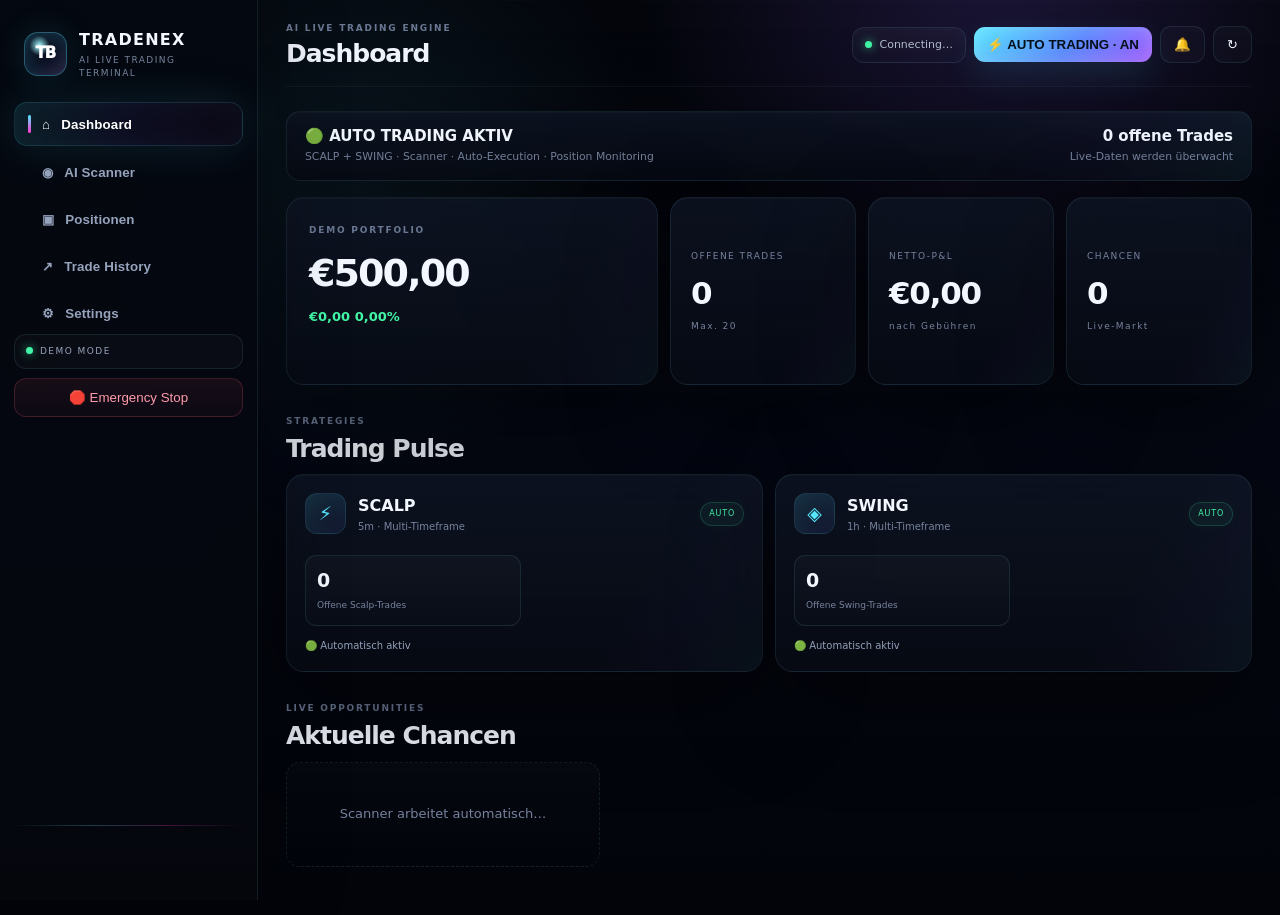
==== commit 21891d0f: "Replace all visible legacy 10,000 EUR demo defaults with 500 EUR" ====
--- a/web/index.html
+++ b/web/index.html
@@ -16,4 +16,4 @@
 .trade-history-row.trade-win{background:rgba(34,197,94,.10)!important;border-left:4px solid #22c55e!important}
 .trade-history-row.trade-loss{background:rgba(239,68,68,.10)!important;border-left:4px solid #ef4444!important}
 .trade-history-row.trade-win .pnl-cell{color:#22c55e!important}.trade-history-row.trade-loss .pnl-cell{color:#ef4444!important}
-</style></head><body><div class="app-shell"><aside class="sidebar"><div class="brand"><div class="brand-mark">TB</div><div><strong>TRADENEX</strong><span>AI Live Trading Terminal</span></div></div><nav><button class="nav-item active" data-view="dashboard">⌂ <span>Dashboard</span></button><button class="nav-item" data-view="scanner">◉ <span>AI Scanner</span></button><button class="nav-item" data-view="positions">▣ <span>Positionen</span></button><button class="nav-item" data-view="history">↗ <span>Trade History</span></button><button class="nav-item" data-view="settings">⚙ <span>Settings</span></button></nav><div class="sidebar-footer"><div class="paper-badge"><span class="dot"></span><span id="executionLabel">DEMO MODE</span></div><button id="killSwitch" class="kill-switch">🛑 Emergency Stop</button></div></aside><main class="main"><header class="topbar"><div><div class="eyebrow">AI LIVE TRADING ENGINE</div><h1 id="pageTitle">Dashboard</h1></div><div class="top-actions"><div class="engine-status"><span class="pulse"></span><span id="engineLabel">Connecting…</span></div><button id="autoScanBtn" class="primary-btn">⚡ AUTO TRADING · AN</button><button id="notifyBtn" class="icon-btn">🔔</button><button id="refreshBtn" class="icon-btn">↻</button><button id="scanBtn" class="primary-btn" style="display:none">⚡ Live Scan</button></div></header><section id="dashboard" class="view active"><div class="auto-status glass"><div><strong>🟢 AUTO TRADING AKTIV</strong><br><small>SCALP + SWING · Scanner · Auto-Execution · Position Monitoring</small></div><div class="status-right"><strong id="autoTradeCount">0 offene Trades</strong><br><small id="autoTradeStatus">Live-Daten werden überwacht</small></div></div><div class="hero-grid"><div class="glass hero-card"><div class="hero-top"><div><span class="eyebrow" id="portfolioLabel">DEMO PORTFOLIO</span><div class="big-number" id="equity">€10.000,00</div><div class="profit positive" id="pnl">€0,00 <span>0,00%</span></div></div></div></div><div class="glass metric-card"><span>OFFENE TRADES</span><strong id="openTrades">0</strong><small id="maxTrades">Max. 20</small></div><div class="glass metric-card"><span>NETTO-P&L</span><strong id="dailyPnl">€0,00</strong><small>nach Gebühren</small></div><div class="glass metric-card"><span>CHANCEN</span><strong id="setupCount">0</strong><small id="scanSummary">Live-Markt</small></div></div><div class="section-head"><div><span class="eyebrow">STRATEGIES</span><h2>Trading Pulse</h2></div></div><div class="mode-grid"><article class="glass strategy-card"><div class="strategy-head"><div class="strategy-icon">⚡</div><div><h3>SCALP</h3><span>5m · Multi-Timeframe</span></div><span class="tag live">AUTO</span></div><div class="strategy-stats"><div><b id="scalpSignals">0</b><span>Offene Scalp-Trades</span></div><div><b id="scalpMax">12</b><span>Maximal</span></div></div><div class="strategy-foot"><span>🟢 Automatisch aktiv</span><span id="scalpModel"></span></div></article><article class="glass strategy-card"><div class="strategy-head"><div class="strategy-icon">◈</div><div><h3>SWING</h3><span>1h · Multi-Timeframe</span></div><span class="tag live">AUTO</span></div><div class="strategy-stats"><div><b id="swingSignals">0</b><span>Offene Swing-Trades</span></div><div><b id="swingMax">4</b><span>Maximal</span></div></div><div class="strategy-foot"><span>🟢 Automatisch aktiv</span><span id="swingModel"></span></div></article></div><div class="section-head"><div><span class="eyebrow">LIVE OPPORTUNITIES</span><h2>Aktuelle Chancen</h2></div></div><div id="setupGrid" class="setup-grid"><div class="empty-state">Scanner arbeitet automatisch…</div></div></section><section id="scanner" class="view"><div class="glass scanner-panel"><div class="scanner-toolbar"><div><span class="eyebrow">MARKET SCANNER</span><h2>Aktuelle Chancen</h2><small id="scannerSummary" style="color:var(--muted)">Der Scanner sucht automatisch nach handelbaren Setups.</small></div><div class="filter-row"><button class="filter active" data-filter="ALL">Alle</button><button class="filter" data-filter="LONG">Long</button><button class="filter" data-filter="SHORT">Short</button><button class="filter" data-filter="SCALP">Scalp</button><button class="filter" data-filter="SWING">Swing</button></div></div><div id="scannerTable" class="scanner-list"><div class="empty-state">Scanner startet automatisch.</div></div></div></section><section id="positions" class="view"><div class="section-head"><div><span class="eyebrow">LIVE BOOK</span><h2>Offene Positionen</h2></div><span class="eyebrow">AUTO · SCALP + SWING</span></div><div id="positionsGrid" class="positions-grid"><div class="empty-state">Keine offenen Trades.</div></div></section><section id="history" class="view"><div class="section-head"><div><span class="eyebrow">LIVE JOURNAL</span><h2>Trade History</h2></div></div><div class="hero-grid"><div class="glass metric-card"><span>GESAMTGEWINN</span><strong id="historyProfit">+€0,00</strong><small>Netto-Gewinne</small></div><div class="glass metric-card"><span>GESAMTVERLUST</span><strong id="historyLoss">€0,00</strong><small>Netto-Verluste</small></div><div class="glass metric-card"><span>NETTO-P&L</span><strong id="historyNet">+€0,00</strong><small>nach Gebühren</small></div><div class="glass metric-card"><span>WINRATE</span><strong id="historyWinrate">—</strong><small id="historyCount">0 Trades</small></div></div><div id="historyGrid" class="glass history-panel" style="margin-top:16px"><div class="empty-state">Noch keine geschlossenen Demo-Trades.</div></div></section><section id="settings" class="view"><div class="settings-grid"><div class="glass setting-card"><span class="eyebrow">EXECUTION</span><h3>Betriebsmodus</h3><div class="toggle-row"><span>DEMO</span><button id="demoModeBtn" class="primary-btn">Aktiv</button></div><div class="toggle-row"><span>LIVE</span><button id="liveModeBtn" class="ghost-btn">Live wählen</button></div><p id="liveStatus" style="color:var(--muted);font-size:11px">DEMO aktiv – virtuelle Trades verwenden.</p></div><div class="glass setting-card"><span class="eyebrow">RISK</span><h3>Risk Engine</h3><label>Risk pro Trade <input id="riskInput" type="number" value="0.5" step="0.1"> %</label><label>Max. Tagesverlust <input id="dailyLossInput" type="number" value="2" step="0.1"> %</label><label style="display:none">Scalp Confidence Label <input id="settingsScalpConfidence" type="number" value="80"></label><label style="display:none">Swing Confidence Label <input id="settingsSwingConfidence" type="number" value="82"></label></div><div class="glass setting-card"><span class="eyebrow">ENGINE</span><h3>Automatik</h3><div class="toggle-row"><span>SCALP</span><b>🟢 AUTO</b></div><div class="toggle-row"><span>SWING</span><b>🟢 AUTO</b></div><div class="toggle-row"><span>Live Binance Data</span><b id="settingsLiveData">CHECKING</b></div><div class="toggle-row"><span>Multi-Timeframe</span><b>ON</b></div><div class="toggle-row"><span>Dynamic Profit Lock</span><b>ON</b></div></div><div class="glass setting-card"><span class="eyebrow">FEES</span><h3>Hyperliquid Demo</h3><div class="toggle-row"><span>Maker / Order</span><b>€0.004</b></div><div class="toggle-row"><span>Taker / Order</span><b>€0.007</b></div><div class="toggle-row"><span>Aktiver Typ</span><b>TAKER</b></div><p style="color:var(--muted);font-size:11px">Gebühren werden bei der Netto-P&L berücksichtigt.</p></div></div></section></main></div><div id="toast" class="toast"></div><script src="./app.js"></script><script src="./autoscan.js"></script><script>(async()=>{const $=s=>document.querySelector(s),money=v=>new Intl.NumberFormat('de-DE',{style:'currency',currency:'EUR'}).format(Number(v||0));async function execution(){try{const e=await(await fetch('/execution',{cache:'no-store'})).json(),live=e.mode==='LIVE';$('#executionLabel').textContent=live?'LIVE MODE':'DEMO MODE';$('#portfolioLabel').textContent=live?'LIVE PORTFOLIO':'DEMO PORTFOLIO';$('#demoModeBtn').className=live?'ghost-btn':'primary-btn';$('#demoModeBtn').textContent=live?'DEMO auswählen':'Aktiv';$('#liveModeBtn').className=live?'primary-btn':'ghost-btn';$('#liveModeBtn').textContent=live?'LIVE aktiv':'Live wählen';$('#liveStatus').textContent=live?'LIVE ausgewählt – Echtgeld-Execution bleibt gesperrt, bis eine Exchange konfiguriert wurde.':'DEMO aktiv – virtuelle Trades verwenden.'}catch{}}async function settings(){try{const s=await(await fetch('/notifications/settings',{cache:'no-store'})).json();$('#scalpEnabled').checked=s.scalp_enabled;$('#swingEnabled').checked=s.swing_enabled;$('#riskInput').value=(s.risk_per_trade*100).toFixed(2);$('#dailyLossInput').value=(s.max_daily_loss*100).toFixed(2)}catch{}}async function history(){try{const [s,t]=await Promise.all([fetch('/demo/status',{cache:'no-store'}).then(r=>r.json()),fetch('/demo/trades?limit=100',{cache:'no-store'}).then(r=>r.json())]);$('#historyProfit').textContent='+'+money(s.gross_profit||0);$('#historyLoss').textContent=money(s.gross_loss||0);$('#historyNet').textContent=(s.net_pnl>=0?'+':'')+money(s.net_pnl||0);$('#historyWinrate').textContent=s.trades?Number(s.win_rate).toFixed(1)+'%':'—';$('#historyCount').textContent=`${s.trades||0} Trades · ${s.wins||0} W / ${s.losses||0} L`;const items=(t.items||[]).filter(x=>x.status==='CLOSED');$('#historyGrid').innerHTML=items.length?`<div class="trade-history-list"><div class="trade-history-row header"><span>SYMBOL</span><span>SEITE</span><span>MODE</span><span>ENTRY</span><span>EXIT</span><span>BRUTTO</span><span>GEBÜHREN</span><span>NETTO-P&L</span><span>STATUS</span></div>${items.map(x=>{const pnl=Number(x.pnl||0),win=pnl>0;return `<div class="trade-history-row ${win?'trade-win':'trade-loss'}"><strong>${x.symbol}</strong><span>${x.side}</span><span>${x.mode}</span><span>${Number(x.entry||0).toLocaleString('de-DE',{maximumFractionDigits:8})}</span><span>${Number(x.exit_price||0).toLocaleString('de-DE',{maximumFractionDigits:8})}</span><span>${(Number(x.gross_pnl||0)>=0?'+':'')+money(x.gross_pnl||0)}</span><span>${money(x.total_fees||0)}</span><strong class="pnl-cell">${pnl>=0?'+':''}${money(pnl)}</strong><span class="result-pill">${win?'WIN':'LOSS'}</span></div>`}).join('')}</div>`:'<div class="empty-state">Noch keine geschlossenen Demo-Trades.</div>'}catch{}}async function refreshSimple(){try{const [p,s]=await Promise.all([fetch('/positions',{cache:'no-store'}).then(r=>r.json()),fetch('/demo/scan',{cache:'no-store'}).then(r=>r.json())]);const positions=p.positions||[];$('#autoTradeCount').textContent=`${positions.length} offene Trades`;$('#autoTradeStatus').textContent=s.last_scan_at?`Letzter automatischer Scan: ${new Date(s.last_scan_at).toLocaleTimeString('de-DE')}`:'Scanner arbeitet automatisch';const scalp=positions.filter(x=>x.mode==='SCALP').length,swing=positions.filter(x=>x.mode==='SWING').length;$('#scalpSignals').textContent=scalp;$('#swingSignals').textContent=swing;$('#setupCount').textContent=(s.scalp?.qualified||0)+(s.swing?.qualified||0);$('#scanSummary').textContent=`${scalp+swing} gehandelt · Scanner aktiv`;}catch{}}$('#demoModeBtn').onclick=async()=>{await fetch('/execution',{method:'POST',headers:{'Content-Type':'application/json'},body:JSON.stringify({mode:'DEMO'})});await execution()};$('#liveModeBtn').onclick=async()=>{await fetch('/execution',{method:'POST',headers:{'Content-Type':'application/json'},body:JSON.stringify({mode:'LIVE'})});await execution()};document.querySelector('[data-view="history"]').addEventListener('click',()=>setTimeout(history,50));await execution();await settings();await refreshSimple();setInterval(refreshSimple,2000);})();</script></body></html>+</style></head><body><div class="app-shell"><aside class="sidebar"><div class="brand"><div class="brand-mark">TB</div><div><strong>TRADENEX</strong><span>AI Live Trading Terminal</span></div></div><nav><button class="nav-item active" data-view="dashboard">⌂ <span>Dashboard</span></button><button class="nav-item" data-view="scanner">◉ <span>AI Scanner</span></button><button class="nav-item" data-view="positions">▣ <span>Positionen</span></button><button class="nav-item" data-view="history">↗ <span>Trade History</span></button><button class="nav-item" data-view="settings">⚙ <span>Settings</span></button></nav><div class="sidebar-footer"><div class="paper-badge"><span class="dot"></span><span id="executionLabel">DEMO MODE</span></div><button id="killSwitch" class="kill-switch">🛑 Emergency Stop</button></div></aside><main class="main"><header class="topbar"><div><div class="eyebrow">AI LIVE TRADING ENGINE</div><h1 id="pageTitle">Dashboard</h1></div><div class="top-actions"><div class="engine-status"><span class="pulse"></span><span id="engineLabel">Connecting…</span></div><button id="autoScanBtn" class="primary-btn">⚡ AUTO TRADING · AN</button><button id="notifyBtn" class="icon-btn">🔔</button><button id="refreshBtn" class="icon-btn">↻</button><button id="scanBtn" class="primary-btn" style="display:none">⚡ Live Scan</button></div></header><section id="dashboard" class="view active"><div class="auto-status glass"><div><strong>🟢 AUTO TRADING AKTIV</strong><br><small>SCALP + SWING · Scanner · Auto-Execution · Position Monitoring</small></div><div class="status-right"><strong id="autoTradeCount">0 offene Trades</strong><br><small id="autoTradeStatus">Live-Daten werden überwacht</small></div></div><div class="hero-grid"><div class="glass hero-card"><div class="hero-top"><div><span class="eyebrow" id="portfolioLabel">DEMO PORTFOLIO</span><div class="big-number" id="equity">€500,00</div><div class="profit positive" id="pnl">€0,00 <span>0,00%</span></div></div></div></div><div class="glass metric-card"><span>OFFENE TRADES</span><strong id="openTrades">0</strong><small id="maxTrades">Max. 20</small></div><div class="glass metric-card"><span>NETTO-P&L</span><strong id="dailyPnl">€0,00</strong><small>nach Gebühren</small></div><div class="glass metric-card"><span>CHANCEN</span><strong id="setupCount">0</strong><small id="scanSummary">Live-Markt</small></div></div><div class="section-head"><div><span class="eyebrow">STRATEGIES</span><h2>Trading Pulse</h2></div></div><div class="mode-grid"><article class="glass strategy-card"><div class="strategy-head"><div class="strategy-icon">⚡</div><div><h3>SCALP</h3><span>5m · Multi-Timeframe</span></div><span class="tag live">AUTO</span></div><div class="strategy-stats"><div><b id="scalpSignals">0</b><span>Offene Scalp-Trades</span></div><div><b id="scalpMax">12</b><span>Maximal</span></div></div><div class="strategy-foot"><span>🟢 Automatisch aktiv</span><span id="scalpModel"></span></div></article><article class="glass strategy-card"><div class="strategy-head"><div class="strategy-icon">◈</div><div><h3>SWING</h3><span>1h · Multi-Timeframe</span></div><span class="tag live">AUTO</span></div><div class="strategy-stats"><div><b id="swingSignals">0</b><span>Offene Swing-Trades</span></div><div><b id="swingMax">4</b><span>Maximal</span></div></div><div class="strategy-foot"><span>🟢 Automatisch aktiv</span><span id="swingModel"></span></div></article></div><div class="section-head"><div><span class="eyebrow">LIVE OPPORTUNITIES</span><h2>Aktuelle Chancen</h2></div></div><div id="setupGrid" class="setup-grid"><div class="empty-state">Scanner arbeitet automatisch…</div></div></section><section id="scanner" class="view"><div class="glass scanner-panel"><div class="scanner-toolbar"><div><span class="eyebrow">MARKET SCANNER</span><h2>Aktuelle Chancen</h2><small id="scannerSummary" style="color:var(--muted)">Der Scanner sucht automatisch nach handelbaren Setups.</small></div><div class="filter-row"><button class="filter active" data-filter="ALL">Alle</button><button class="filter" data-filter="LONG">Long</button><button class="filter" data-filter="SHORT">Short</button><button class="filter" data-filter="SCALP">Scalp</button><button class="filter" data-filter="SWING">Swing</button></div></div><div id="scannerTable" class="scanner-list"><div class="empty-state">Scanner startet automatisch.</div></div></div></section><section id="positions" class="view"><div class="section-head"><div><span class="eyebrow">LIVE BOOK</span><h2>Offene Positionen</h2></div><span class="eyebrow">AUTO · SCALP + SWING</span></div><div id="positionsGrid" class="positions-grid"><div class="empty-state">Keine offenen Trades.</div></div></section><section id="history" class="view"><div class="section-head"><div><span class="eyebrow">LIVE JOURNAL</span><h2>Trade History</h2></div></div><div class="hero-grid"><div class="glass metric-card"><span>GESAMTGEWINN</span><strong id="historyProfit">+€0,00</strong><small>Netto-Gewinne</small></div><div class="glass metric-card"><span>GESAMTVERLUST</span><strong id="historyLoss">€0,00</strong><small>Netto-Verluste</small></div><div class="glass metric-card"><span>NETTO-P&L</span><strong id="historyNet">+€0,00</strong><small>nach Gebühren</small></div><div class="glass metric-card"><span>WINRATE</span><strong id="historyWinrate">—</strong><small id="historyCount">0 Trades</small></div></div><div id="historyGrid" class="glass history-panel" style="margin-top:16px"><div class="empty-state">Noch keine geschlossenen Demo-Trades.</div></div></section><section id="settings" class="view"><div class="settings-grid"><div class="glass setting-card"><span class="eyebrow">EXECUTION</span><h3>Betriebsmodus</h3><div class="toggle-row"><span>DEMO</span><button id="demoModeBtn" class="primary-btn">Aktiv</button></div><div class="toggle-row"><span>LIVE</span><button id="liveModeBtn" class="ghost-btn">Live wählen</button></div><p id="liveStatus" style="color:var(--muted);font-size:11px">DEMO aktiv – virtuelle Trades verwenden.</p></div><div class="glass setting-card"><span class="eyebrow">RISK</span><h3>Risk Engine</h3><label>Risk pro Trade <input id="riskInput" type="number" value="0.5" step="0.1"> %</label><label>Max. Tagesverlust <input id="dailyLossInput" type="number" value="2" step="0.1"> %</label><label style="display:none">Scalp Confidence Label <input id="settingsScalpConfidence" type="number" value="80"></label><label style="display:none">Swing Confidence Label <input id="settingsSwingConfidence" type="number" value="82"></label></div><div class="glass setting-card"><span class="eyebrow">ENGINE</span><h3>Automatik</h3><div class="toggle-row"><span>SCALP</span><b>🟢 AUTO</b></div><div class="toggle-row"><span>SWING</span><b>🟢 AUTO</b></div><div class="toggle-row"><span>Live Binance Data</span><b id="settingsLiveData">CHECKING</b></div><div class="toggle-row"><span>Multi-Timeframe</span><b>ON</b></div><div class="toggle-row"><span>Dynamic Profit Lock</span><b>ON</b></div></div><div class="glass setting-card"><span class="eyebrow">FEES</span><h3>Hyperliquid Demo</h3><div class="toggle-row"><span>Maker / Order</span><b>€0.004</b></div><div class="toggle-row"><span>Taker / Order</span><b>€0.007</b></div><div class="toggle-row"><span>Aktiver Typ</span><b>TAKER</b></div><p style="color:var(--muted);font-size:11px">Gebühren werden bei der Netto-P&L berücksichtigt.</p></div></div></section></main></div><div id="toast" class="toast"></div><script src="./app.js"></script><script src="./autoscan.js"></script><script>(async()=>{const $=s=>document.querySelector(s),money=v=>new Intl.NumberFormat('de-DE',{style:'currency',currency:'EUR'}).format(Number(v||0));async function execution(){try{const e=await(await fetch('/execution',{cache:'no-store'})).json(),live=e.mode==='LIVE';$('#executionLabel').textContent=live?'LIVE MODE':'DEMO MODE';$('#portfolioLabel').textContent=live?'LIVE PORTFOLIO':'DEMO PORTFOLIO';$('#demoModeBtn').className=live?'ghost-btn':'primary-btn';$('#demoModeBtn').textContent=live?'DEMO auswählen':'Aktiv';$('#liveModeBtn').className=live?'primary-btn':'ghost-btn';$('#liveModeBtn').textContent=live?'LIVE aktiv':'Live wählen';$('#liveStatus').textContent=live?'LIVE ausgewählt – Echtgeld-Execution bleibt gesperrt, bis eine Exchange konfiguriert wurde.':'DEMO aktiv – virtuelle Trades verwenden.'}catch{}}async function settings(){try{const s=await(await fetch('/notifications/settings',{cache:'no-store'})).json();$('#scalpEnabled').checked=s.scalp_enabled;$('#swingEnabled').checked=s.swing_enabled;$('#riskInput').value=(s.risk_per_trade*100).toFixed(2);$('#dailyLossInput').value=(s.max_daily_loss*100).toFixed(2)}catch{}}async function history(){try{const [s,t]=await Promise.all([fetch('/demo/status',{cache:'no-store'}).then(r=>r.json()),fetch('/demo/trades?limit=100',{cache:'no-store'}).then(r=>r.json())]);$('#historyProfit').textContent='+'+money(s.gross_profit||0);$('#historyLoss').textContent=money(s.gross_loss||0);$('#historyNet').textContent=(s.net_pnl>=0?'+':'')+money(s.net_pnl||0);$('#historyWinrate').textContent=s.trades?Number(s.win_rate).toFixed(1)+'%':'—';$('#historyCount').textContent=`${s.trades||0} Trades · ${s.wins||0} W / ${s.losses||0} L`;const items=(t.items||[]).filter(x=>x.status==='CLOSED');$('#historyGrid').innerHTML=items.length?`<div class="trade-history-list"><div class="trade-history-row header"><span>SYMBOL</span><span>SEITE</span><span>MODE</span><span>ENTRY</span><span>EXIT</span><span>BRUTTO</span><span>GEBÜHREN</span><span>NETTO-P&L</span><span>STATUS</span></div>${items.map(x=>{const pnl=Number(x.pnl||0),win=pnl>0;return `<div class="trade-history-row ${win?'trade-win':'trade-loss'}"><strong>${x.symbol}</strong><span>${x.side}</span><span>${x.mode}</span><span>${Number(x.entry||0).toLocaleString('de-DE',{maximumFractionDigits:8})}</span><span>${Number(x.exit_price||0).toLocaleString('de-DE',{maximumFractionDigits:8})}</span><span>${(Number(x.gross_pnl||0)>=0?'+':'')+money(x.gross_pnl||0)}</span><span>${money(x.total_fees||0)}</span><strong class="pnl-cell">${pnl>=0?'+':''}${money(pnl)}</strong><span class="result-pill">${win?'WIN':'LOSS'}</span></div>`}).join('')}</div>`:'<div class="empty-state">Noch keine geschlossenen Demo-Trades.</div>'}catch{}}async function refreshSimple(){try{const [p,s]=await Promise.all([fetch('/positions',{cache:'no-store'}).then(r=>r.json()),fetch('/demo/scan',{cache:'no-store'}).then(r=>r.json())]);const positions=p.positions||[];$('#autoTradeCount').textContent=`${positions.length} offene Trades`;$('#autoTradeStatus').textContent=s.last_scan_at?`Letzter automatischer Scan: ${new Date(s.last_scan_at).toLocaleTimeString('de-DE')}`:'Scanner arbeitet automatisch';const scalp=positions.filter(x=>x.mode==='SCALP').length,swing=positions.filter(x=>x.mode==='SWING').length;$('#scalpSignals').textContent=scalp;$('#swingSignals').textContent=swing;$('#setupCount').textContent=(s.scalp?.qualified||0)+(s.swing?.qualified||0);$('#scanSummary').textContent=`${scalp+swing} gehandelt · Scanner aktiv`;}catch{}}$('#demoModeBtn').onclick=async()=>{await fetch('/execution',{method:'POST',headers:{'Content-Type':'application/json'},body:JSON.stringify({mode:'DEMO'})});await execution()};$('#liveModeBtn').onclick=async()=>{await fetch('/execution',{method:'POST',headers:{'Content-Type':'application/json'},body:JSON.stringify({mode:'LIVE'})});await execution()};document.querySelector('[data-view="history"]').addEventListener('click',()=>setTimeout(history,50));await execution();await settings();await refreshSimple();setInterval(refreshSimple,2000);})();</script></body></html>
